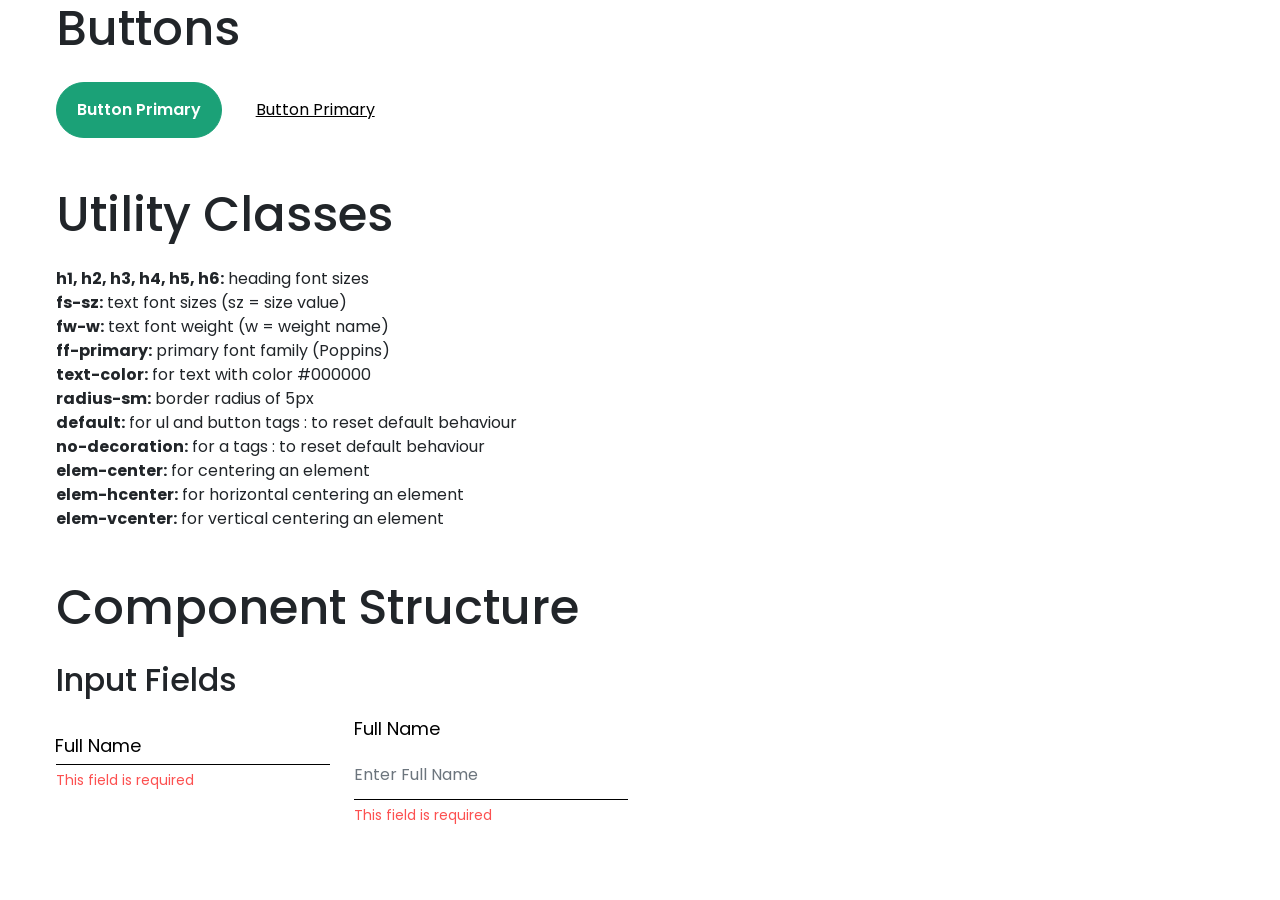
==== styleguide.html @ 0f9bd97a "Saloon for men" ====
<!DOCTYPE html>
<html lang="en">
  <head>
    <meta charset="utf-8" />
    <meta
      name="viewport"
      content="width=device-width, initial-scale=1, shrink-to-fit=no"
    />

    <!-- GOOGLE FONTS -->
    <link rel="preconnect" href="https://fonts.googleapis.com" />
    <link rel="preconnect" href="https://fonts.gstatic.com" crossorigin />
    <link
      href="https://fonts.googleapis.com/css?family=Poppins:100,100italic,200,200italic,300,300italic,regular,italic,500,500italic,600,600italic,700,700italic,800,800italic,900,900italic"
      rel="stylesheet"
    />

    <!-- STYLES -->
    <link rel="stylesheet" href="assets/css/swiper.min.css" />
    <link rel="stylesheet" href="assets/css/main.min.css" />
    <link rel="stylesheet" href="assets/css/components/header.css" />
    <link rel="stylesheet" href="assets/css/components/footer.css" />

    <title>Moz Fashion | Home</title>
  </head>

  <body>
    <!-- HEADER BEGIN -->
    <header class="main-header"></header>
    <!-- HEADER END -->

    <!-- STYLEGUIDE PAGE BEGIN -->
    <main class="styleguide">
      <div class="container">
        <div class="mb-5">
          <h1 class="mb-4">Buttons</h1>
          <div class="row align-items-center">
            <div class="col-2">
              <button class="btn btn-primary">Button Primary</button>
            </div>
            <div class="col-2">
              <button class="btn btn-link btn-link-dark">Button Primary</button>
            </div>
          </div>
        </div>
        <div class="mb-5">
          <h1 class="mb-4">Utility Classes</h1>
          <ul>
            <li><b>h1, h2, h3, h4, h5, h6:</b> heading font sizes</li>
            <li><b>fs-sz:</b> text font sizes (sz = size value)</li>
            <li><b>fw-w:</b> text font weight (w = weight name)</li>
            <li><b>ff-primary:</b> primary font family (Poppins)</li>
            <li><b>text-color:</b> for text with color #000000</li>
            <li><b>radius-sm:</b> border radius of 5px</li>
            <li>
              <b>default:</b> for ul and button tags : to reset default
              behaviour
            </li>
            <li>
              <b>no-decoration:</b> for a tags : to reset default behaviour
            </li>
            <li><b>elem-center:</b> for centering an element</li>
            <li><b>elem-hcenter:</b> for horizontal centering an element</li>
            <li><b>elem-vcenter:</b> for vertical centering an element</li>
          </ul>
        </div>
        <div class="mb-5">
          <h1 class="mb-4">Component Structure</h1>
          <h2 class="mb-3">Input Fields</h2>
          <div class="row">
            <div class="col-3">
              <div class="form-group form-floating">
                <input
                  type="text"
                  id="full-name"
                  class="form-control"
                  placeholder="Enter Full Name"
                />
                <label for="full-name" class="form-label">Full Name</label>
                <span class="form-error">This field is required</span>
              </div>
            </div>
            <div class="col-3">
              <div class="form-group">
                <label for="full-name" class="form-label">Full Name</label>
                <input
                  type="text"
                  id="full-name"
                  class="form-control"
                  placeholder="Enter Full Name"
                />
                <span class="form-error">This field is required</span>
              </div>
            </div>
          </div>
        </div>
      </div>
    </main>
    <!-- HOME PAGE END -->

    <!-- FOOTER BEGIN -->
    <footer class="footer"></footer>
    <!-- FOOTER END -->

    <!-- SCRIPTS -->
    <script src="assets/js/vendors/bootstrap-bundle.min.js"></script>
    <script src="assets/js/vendors/swiper-bundle.min.js"></script>
    <script src="assets/js/main.min.js"></script>
  </body>
</html>
---- assets/css/components/header.css ----
.main-header{z-index:1050;position:sticky;-webkit-transition:-webkit-transform 0.6s ease;transition:-webkit-transform 0.6s ease;transition:transform 0.6s ease;transition:transform 0.6s ease,-webkit-transform 0.6s ease;top:0}@media screen and (min-width:1400px){.main-header.scroll-down{-webkit-transform:translateY(-58px);transform:translateY(-58px)}.main-header.scroll-up{-webkit-transform:translateY(0);transform:translateY(0)}}@media screen and (max-width:991.98px){.main-header__logo{max-width:77px}}@media screen and (max-width:767.98px){.main-header__logo{max-width:77px}}.main-header__top{--text-color:#ffffff;background-color:#000000;padding-block:0.4375rem}@media screen and (min-width:768px){.main-header__top{padding-block:1rem}}@media screen and (min-width:1600px){.main-header__top{padding-block:0.625rem}}.main-header__top .location{margin-left:10px}.main-header__top .location img{width:12px;height:12px}@media screen and (min-width:768px){.main-header__top .location img{width:18px;height:18px}}@media screen and (max-width:991.98px){.main-header__topRight{padding-left:35px}}@media screen and (max-width:767.98px){.main-header__topRight .select2-language{font-size:12px}}@media screen and (max-width:329.98px){.main-header__topRight{-webkit-box-orient:vertical;-webkit-box-direction:normal;-ms-flex-direction:column;flex-direction:column;-webkit-box-align:start;-ms-flex-align:start;align-items:flex-start;padding-left:0;gap:10px}}.main-header__middle{border-bottom:1px solid rgba(221,219,219,0.4);padding-top:1rem;padding-bottom:1rem;background-color:#ffffff;z-index:2;position:relative}@media screen and (min-width:992px){.main-header__middle{padding-top:0.625rem;padding-bottom:0.625rem}}@media screen and (min-width:1600px){.main-header__middle{padding-top:0.625rem;padding-bottom:0.625rem}}.main-header__middle .hamburger{width:32px;height:32px;padding:8px;border:1px solid var(--border-color);border-radius:3px;display:-webkit-box;display:-ms-flexbox;display:flex;-webkit-box-orient:vertical;-webkit-box-direction:normal;-ms-flex-direction:column;flex-direction:column;gap:5px}.main-header__middle .hamburger span{width:100%;-webkit-box-flex:0;-ms-flex:0 0 2px;flex:0 0 2px;display:inline-block;background-color:#000000;border-radius:6px;-webkit-transition:0.3s ease transform,0.3s ease opacity;transition:0.3s ease transform,0.3s ease opacity}.main-header__search{height:48px;-webkit-box-flex:1;-ms-flex:auto;flex:auto}@media screen and (min-width:768px){.main-header__search{-webkit-padding-start:7%;padding-inline-start:7%;-webkit-padding-end:4.4%;padding-inline-end:4.4%}}.main-header__search .search-group{width:100%;height:100%;display:-webkit-box;display:-ms-flexbox;display:flex;-webkit-box-align:center;-ms-flex-align:center;align-items:center}.main-header__search .search-group .search-input{height:100%;border-radius:30px 0 0 30px;border:1px solid #1ba177;-webkit-box-flex:1;-ms-flex:auto;flex:auto;width:100%;-webkit-box-shadow:none;box-shadow:none;outline:none;text-indent:18px}.main-header__search .search-group .search-input:focus::-webkit-input-placeholder{text-indent:30px;opacity:0}.main-header__search .search-group .search-input:focus::-moz-placeholder{text-indent:30px;opacity:0}.main-header__search .search-group .search-input:focus:-ms-input-placeholder{text-indent:30px;opacity:0}.main-header__search .search-group .search-input:focus::-ms-input-placeholder{text-indent:30px;opacity:0}.main-header__search .search-group .search-input:focus::placeholder{text-indent:30px;opacity:0}@media screen and (min-width:576px){.main-header__search .search-group .search-input{text-indent:24px}}.main-header__search .search-group .search-input::-webkit-input-placeholder{color:#747474;-webkit-transition:all 0.3s ease-in-out;transition:all 0.3s ease-in-out;font-size:16px}.main-header__search .search-group .search-input::-moz-placeholder,.main-header__search .search-group .search-input::-webkit-input-placeholder,.main-header__search .search-group .search-input::placeholder{color:#747474;-webkit-transition:all 0.3s ease-in-out;-moz-transition:all 0.3s ease-in-out;transition:all 0.3s ease-in-out;font-size:16px}@media screen and (max-width:374.98px){.main-header__search .search-group .search-input::-webkit-input-placeholder{font-size:14px}.main-header__search .search-group .search-input::-moz-placeholder,.main-header__search .search-group .search-input::-webkit-input-placeholder,.main-header__search .search-group .search-input::placeholder{font-size:14px}}.main-header__search .search-group .search-button{-webkit-box-flex:0;-ms-flex:0 0 64px;flex:0 0 64px;width:64px;height:100%;border-radius:0 30px 30px 0;background-color:#1ba177;border:1px solid #1ba177}.main-header__actions{-webkit-padding-end:0px;padding-inline-end:0px}.main-header__actions ul{-webkit-column-gap:16px;-moz-column-gap:16px;column-gap:16px}@media screen and (min-width:768px){.main-header__actions ul{-webkit-column-gap:58px;-moz-column-gap:58px;column-gap:58px}}.main-header__actions ul li a{-webkit-transition:opacity 0.5s ease-in-out;transition:opacity 0.5s ease-in-out}@media screen and (max-width:767.98px){.main-header__actions ul li a figure{display:-webkit-box;display:-ms-flexbox;display:flex;-webkit-box-align:center;-ms-flex-align:center;align-items:center;width:16px;height:16px}}.main-header__actions ul li a img{width:16px;height:16px}@media screen and (min-width:768px){.main-header__actions ul li a img{width:24px;height:24px}}.main-header__actions ul li a .icon-badge{background-color:#fc5050;height:16px;font-size:10px;color:#ffffff;border-radius:22px;display:-webkit-box;display:-ms-flexbox;display:flex;-webkit-box-pack:center;-ms-flex-pack:center;justify-content:center;-webkit-box-align:center;-ms-flex-align:center;align-items:center;padding-inline:5px;position:absolute;top:0;right:0;line-height:0.8;-webkit-transform:translate(50%,-50%);transform:translate(50%,-50%)}@media screen and (min-width:768px){.main-header__actions ul li a .icon-badge{height:20px;font-size:12px;padding-inline:7px;line-height:1}}.main-header__actions ul li a .icon-badge:not(.visible){display:none}@media screen and (min-width:1200px){.main-header__actions ul li a:hover{-webkit-filter:opacity(0.8);filter:opacity(0.8)}}.main-header__bottom{background-color:#ffffff;padding-block:1rem;-webkit-box-shadow:rgba(221,219,219,0.3) 0px 2px 8px 0px;box-shadow:rgba(221,219,219,0.3) 0px 2px 8px 0px}.main-header__bottom .header-list{-webkit-column-gap:5.625rem;-moz-column-gap:5.625rem;column-gap:5.625rem}@media screen and (max-width:991.98px){.main-header__bottom .header-list{background-color:#ffffff;position:fixed;top:106px;left:0;width:100%;height:calc(100svh - 106px);z-index:1049;padding:16px;-webkit-transform:translateX(-100%);transform:translateX(-100%);-webkit-transition:0.3s ease transform;transition:0.3s ease transform;will-change:transform}.main-header__bottom .header-list li:not(:last-child){margin-bottom:20px}}.main-header__bottom .header-list a{font-size:1rem;font-weight:500}@media screen and (min-width:992px){.main-header__bottom .header-list a{font-size:1.125rem}}@media screen and (min-width:1600px){.main-header__bottom .header-list a{font-size:1.25rem}}@media (hover:hover){.main-header__bottom .header-list a{-webkit-transition:0.3s ease color;transition:0.3s ease color}.main-header__bottom .header-list a:hover{color:#1ba177}}html.menu-open .header-list{-webkit-transform:translateX(0);transform:translateX(0)}html.menu-open .hamburger span{-webkit-transform-origin:center;transform-origin:center}html.menu-open .hamburger span:first-child{-webkit-transform:rotate(45deg) translate(4px,5.5px);transform:rotate(45deg) translate(4px,5.5px)}html.menu-open .hamburger span:nth-child(2){-webkit-transform:translateX(-100vw);transform:translateX(-100vw);opacity:0}html.menu-open .hamburger span:last-child{-webkit-transform:rotate(-45deg) translate(4px,-5.5px);transform:rotate(-45deg) translate(4px,-5.5px)}.anime{will-change:transform,opacity;-webkit-transform:translateY(50px);transform:translateY(50px);opacity:0;-webkit-transition:opacity 0.9s cubic-bezier(0.215,0.61,0.355,1),-webkit-transform 0.9s cubic-bezier(0.215,0.61,0.355,1);transition:opacity 0.9s cubic-bezier(0.215,0.61,0.355,1),-webkit-transform 0.9s cubic-bezier(0.215,0.61,0.355,1);transition:transform 0.9s cubic-bezier(0.215,0.61,0.355,1),opacity 0.9s cubic-bezier(0.215,0.61,0.355,1);transition:transform 0.9s cubic-bezier(0.215,0.61,0.355,1),opacity 0.9s cubic-bezier(0.215,0.61,0.355,1),-webkit-transform 0.9s cubic-bezier(0.215,0.61,0.355,1)}.anime.visible{opacity:1;-webkit-transform:none;transform:none}@media screen and (max-width:1199.98px){.anime{-webkit-transform:translateY(25px);transform:translateY(25px)}}.main-header__nav .nav-menu{list-style:none;margin:0;padding:0}.main-header__nav .nav-link{color:#333;text-decoration:none;font-weight:500;font-size:16px;-webkit-transition:color 0.3s ease;transition:color 0.3s ease;padding:8px 12px;border-radius:4px}.main-header__nav .nav-link:hover{color:#e74c3c}.main-header__nav .dropdown{position:relative}.main-header__nav .dropdown .fa-chevron-down{font-size:12px;margin-left:4px;-webkit-transition:-webkit-transform 0.3s ease;transition:-webkit-transform 0.3s ease;transition:transform 0.3s ease;transition:transform 0.3s ease,-webkit-transform 0.3s ease}.main-header__nav .dropdown:hover .fa-chevron-down{-webkit-transform:rotate(180deg);transform:rotate(180deg)}.location-selector .location-btn{background-color:#f5f5dc;border:none;border-radius:20px;padding:8px 16px;font-size:14px;color:#333;cursor:pointer;-webkit-transition:all 0.3s ease;transition:all 0.3s ease}.location-selector .location-btn:hover{background-color:#e8e8d0}.location-selector .fa-map-marker-alt{color:#333;font-size:14px}.search-icon{color:#333;font-size:18px;text-decoration:none;-webkit-transition:color 0.3s ease;transition:color 0.3s ease}.search-icon:hover{color:#e74c3c}.login-link{color:#333;text-decoration:none;font-size:14px;font-weight:500;-webkit-transition:color 0.3s ease;transition:color 0.3s ease}.login-link:hover{color:#e74c3c}.login-link .fa-user{font-size:16px}.appointment-btn{background:linear-gradient(135deg,#e74c3c 0%,#e91e63 100%);color:white;text-decoration:none;padding:12px 24px;border-radius:25px;font-weight:600;font-size:14px;-webkit-transition:all 0.3s ease;transition:all 0.3s ease;display:-webkit-box;display:-ms-flexbox;display:flex;-webkit-box-align:center;-ms-flex-align:center;align-items:center;gap:8px;-webkit-box-shadow:0 4px 15px rgba(231,76,60,0.3);box-shadow:0 4px 15px rgba(231,76,60,0.3)}.appointment-btn:hover{-webkit-transform:translateY(-2px);transform:translateY(-2px);-webkit-box-shadow:0 6px 20px rgba(231,76,60,0.4);box-shadow:0 6px 20px rgba(231,76,60,0.4);color:white}.appointment-btn .fa-arrow-up-right{font-size:12px}.mobile-nav{list-style:none;margin:0;padding:0}.mobile-nav li{margin-bottom:15px}.mobile-nav a{color:#333;text-decoration:none;font-weight:500;font-size:16px;display:block;padding:10px 0;border-bottom:1px solid #eee}.mobile-nav a:hover{color:#e74c3c}@media screen and (max-width:991.98px){.main-header__nav{display:none}.main-header__actions{gap:15px}.appointment-btn{padding:10px 20px;font-size:13px}.location-selector .location-btn{padding:6px 12px;font-size:13px}}@media screen and (max-width:767.98px){.main-header__actions{gap:10px}.appointment-btn{padding:8px 16px;font-size:12px}.login-link span{display:none}.location-selector .location-btn span{display:none}}
/*# sourceMappingURL=header.css.map */
---- assets/css/components/footer.css ----
@media screen and (max-width:567.98px){.footer_item.support{padding-top:1.5rem}.footer_item.support h5{margin-bottom:0.5rem}}.footer_item h5{font-size:0.875rem;font-weight:600;margin-bottom:1.25rem}@media screen and (min-width:1200px){.footer_item h5{font-size:1rem}}@media screen and (max-width:576.98px){.footer_item h5{margin-bottom:8px}}.footer_item ul li{margin-bottom:0.5rem}@media screen and (max-width:567.98px){.footer_item ul li{margin-bottom:0.25rem}}.footer_item ul li a{line-height:2;font-size:0.875rem;font-weight:400}@media screen and (min-width:992px){.footer_item ul li a{font-size:1rem}}@media screen and (max-width:567.98px){.footer_item ul li a{font-size:12px;line-height:0.5}}.footer_item ul li a:hover{color:#1ba177}.footer_itemEmail{margin-bottom:1.5rem}@media screen and (max-width:567.98px){.footer_itemEmail{margin-bottom:0.5rem;display:-webkit-box;display:-ms-flexbox;display:flex;gap:0.6875rem}.footer_itemEmail .title{font-size:0.875rem}.footer_itemEmail a{font-size:0.875rem}}.footer_itemEmail .title{margin-bottom:0.5rem;font-size:1rem}.footer_itemEmail a{color:#1c9bfd}.footer_itemEmail a:hover{color:#1ba177}.footer_itemPhone{margin-bottom:1.5rem}@media screen and (max-width:567.98px){.footer_itemPhone{margin-bottom:0rem;display:-webkit-box;display:-ms-flexbox;display:flex;gap:0.6875rem}.footer_itemPhone .title{font-size:0.875rem}.footer_itemPhone a{font-size:0.875rem}}.footer_itemPhone .title{margin-bottom:0.5rem;font-size:1rem}.footer_itemPhone a{color:#1c9bfd}.footer_itemPhone a:hover{color:#1ba177}.footer .address_title{font-size:1rem;margin-bottom:1.5rem}@media screen and (max-width:991.98px){.footer .address_title{font-size:0.875rem;font-weight:600;margin-bottom:1.5rem}}.footer address{line-height:1.5}@media screen and (min-width:992px){.footer address{max-width:68%}}@media screen and (max-width:567px){.footer address{margin-bottom:0;padding-bottom:24px;border-bottom:1px solid #28554b}.footer address span{max-width:50%;display:block}}.footer_bottom{background-color:#05140f}@media screen and (max-width:991.98px){.footer_bottom{padding:1rem 0!important}}@media screen and (max-width:991.98px){.footer_bottom_text{font-size:0.875rem}}@media screen and (max-width:991.98px){.footer_bottom_text p{font-size:0.875rem}}@media screen and (max-width:576px){.footer_bottom_text p{max-width:70%;margin-left:auto;text-align:center}}@media screen and (max-width:576px){.footer_bottom_text ul li img{max-width:24px}}.footer_wrapper{padding:2.625rem 0 0.9375rem 0}@media screen and (min-width:568px){.footer_wrapper{padding:2.625rem 0 1.875rem 0}}@media screen and (min-width:992px){.footer_wrapper{padding:6rem 0 5.6875rem 0}}.footer .pt24{padding-top:24px;padding-bottom:24px}.footer .border-bottom-1{border-bottom:1px solid #28554b}
/*# sourceMappingURL=footer.css.map */
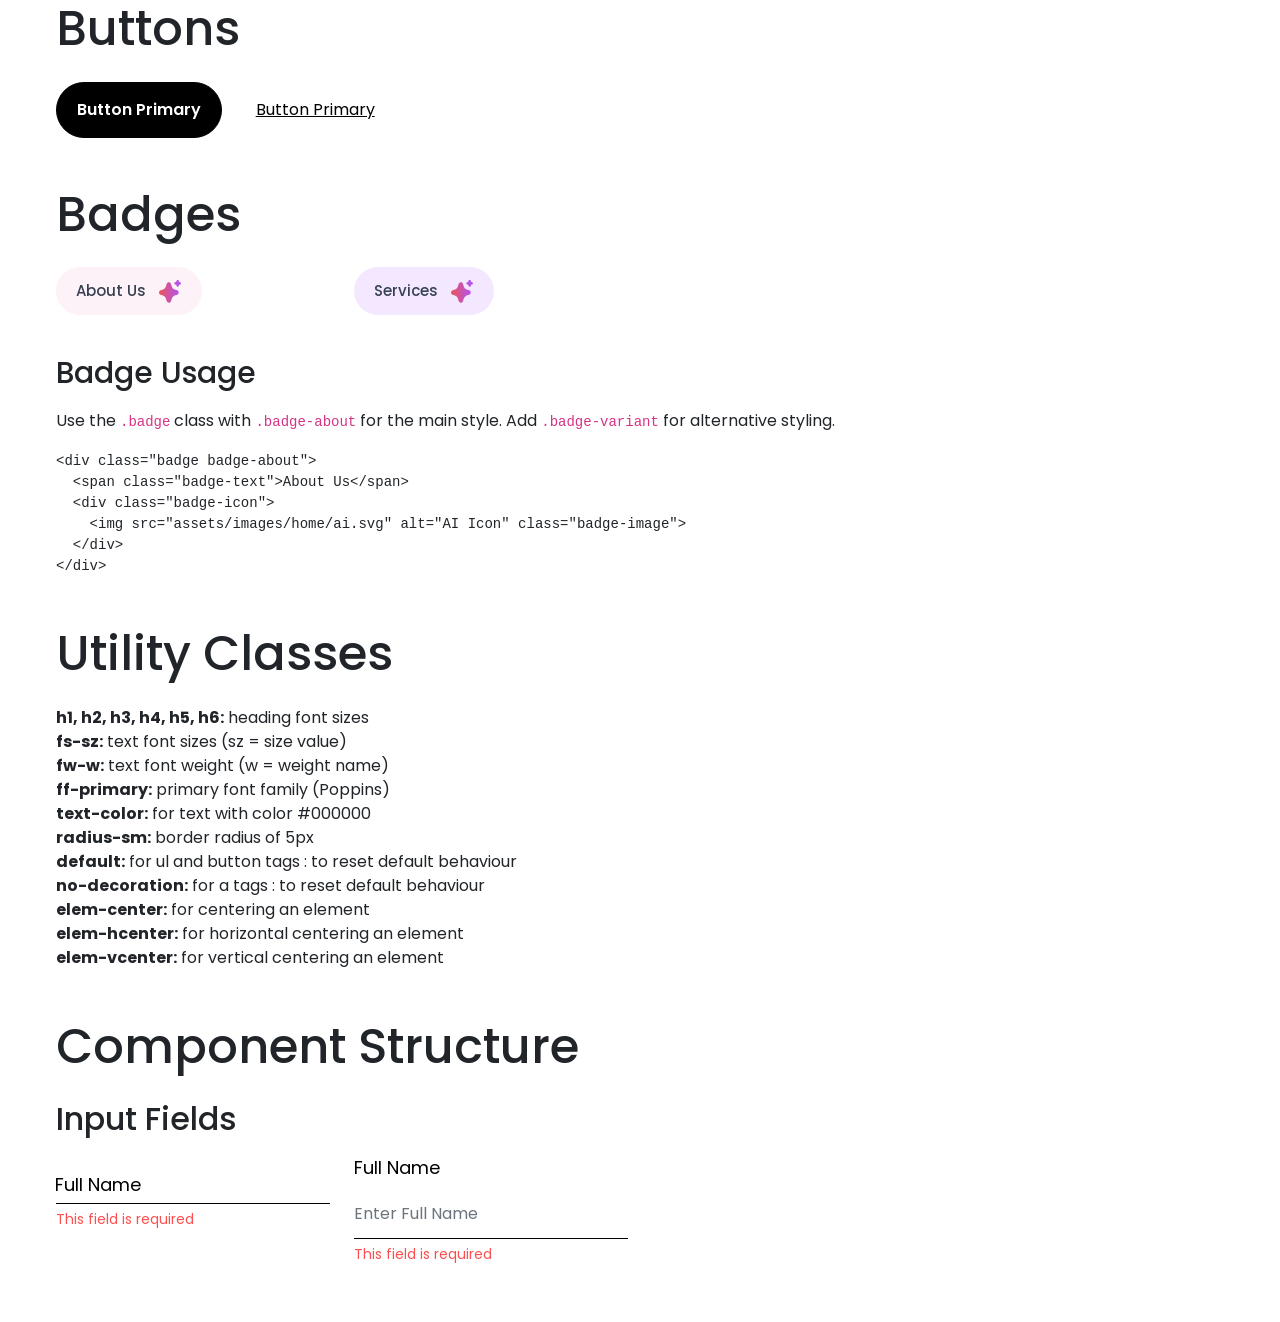
==== commit e33f4cf6: "homepage" ====
--- a/styleguide.html
+++ b/styleguide.html
@@ -32,6 +32,9 @@
     <!-- STYLEGUIDE PAGE BEGIN -->
     <main class="styleguide">
       <div class="container">
+        
+
+        
         <div class="mb-5">
           <h1 class="mb-4">Buttons</h1>
           <div class="row align-items-center">
@@ -43,6 +46,40 @@
             </div>
           </div>
         </div>
+        
+        <div class="mb-5">
+          <h1 class="mb-4">Badges</h1>
+          <div class="row align-items-center">
+            <div class="col-3">
+              <div class="badge badge-about">
+                <span class="badge-text">About Us</span>
+                <div class="badge-icon">
+                  <img src="assets/images/home/ai.svg" alt="AI Icon" class="badge-image">
+                </div>
+              </div>
+            </div>
+            <div class="col-3">
+              <div class="badge badge-about badge-variant">
+                <span class="badge-text">Services</span>
+                <div class="badge-icon">
+                  <img src="assets/images/home/ai.svg" alt="AI Icon" class="badge-image">
+                </div>
+              </div>
+            </div>
+          </div>
+          
+          <div class="mt-4">
+            <h3 class="mb-3">Badge Usage</h3>
+            <p>Use the <code>.badge</code> class with <code>.badge-about</code> for the main style. Add <code>.badge-variant</code> for alternative styling.</p>
+            <pre><code>&lt;div class="badge badge-about"&gt;
+  &lt;span class="badge-text"&gt;About Us&lt;/span&gt;
+  &lt;div class="badge-icon"&gt;
+    &lt;img src="assets/images/home/ai.svg" alt="AI Icon" class="badge-image"&gt;
+  &lt;/div&gt;
+&lt;/div&gt;</code></pre>
+          </div>
+        </div>
+        
         <div class="mb-5">
           <h1 class="mb-4">Utility Classes</h1>
           <ul>
--- a/assets/css/main.min.css
+++ b/assets/css/main.min.css
@@ -0,0 +1,9298 @@
+@charset "UTF-8";
+:root {
+  --text-color: #000000;
+  --text-color-alt: #022a1d;
+  --border-color: #dddbdb;
+  --mf-primary-font-family: "Poppins", sans-serif;
+}
+
+/*!
+ * Bootstrap Moz Fashion v5.2.3 (https://getbootstrap.com/)
+ * Copyright 2011-2022 The Bootstrap Authors
+ * Copyright 2011-2022 Twitter, Inc.
+ * Licensed under MIT (https://github.com/twbs/bootstrap/blob/main/LICENSE)
+ */
+:root {
+  --mf-blue: #0d6efd;
+  --mf-indigo: #6610f2;
+  --mf-purple: #6f42c1;
+  --mf-pink: #d63384;
+  --mf-red: #fc5050;
+  --mf-orange: #fd9801;
+  --mf-yellow: #ffc107;
+  --mf-green: #24c96b;
+  --mf-teal: #20c997;
+  --mf-cyan: #0dcaf0;
+  --mf-black: #000000;
+  --mf-white: #ffffff;
+  --mf-gray: #6c757d;
+  --mf-gray-dark: #343a40;
+  --mf-gray-100: #f8f9fa;
+  --mf-gray-200: #e9ecef;
+  --mf-gray-300: #dee2e6;
+  --mf-gray-400: #ced4da;
+  --mf-gray-500: #adb5bd;
+  --mf-gray-600: #6c757d;
+  --mf-gray-700: #495057;
+  --mf-gray-800: #343a40;
+  --mf-gray-900: #212529;
+  --mf-primary: #000;
+  --mf-secondary: #e74c3c;
+  --mf-success: #24c96b;
+  --mf-info: #0dcaf0;
+  --mf-warning: #fd9801;
+  --mf-danger: #fc5050;
+  --mf-light: #f8f9fa;
+  --mf-dark: #022a1d;
+  --mf-primary-rgb: 0, 0, 0;
+  --mf-secondary-rgb: 231, 76, 60;
+  --mf-success-rgb: 36, 201, 107;
+  --mf-info-rgb: 13, 202, 240;
+  --mf-warning-rgb: 253, 152, 1;
+  --mf-danger-rgb: 252, 80, 80;
+  --mf-light-rgb: 248, 249, 250;
+  --mf-dark-rgb: 2, 42, 29;
+  --mf-white-rgb: 255, 255, 255;
+  --mf-black-rgb: 0, 0, 0;
+  --mf-body-color-rgb: 33, 37, 41;
+  --mf-body-bg-rgb: 255, 255, 255;
+  --mf-font-sans-serif: system-ui, -apple-system, "Segoe UI", Roboto, "Helvetica Neue", "Noto Sans", "Liberation Sans", Arial, sans-serif, "Apple Color Emoji", "Segoe UI Emoji", "Segoe UI Symbol", "Noto Color Emoji";
+  --mf-font-monospace: SFMono-Regular, Menlo, Monaco, Consolas, "Liberation Mono", "Courier New", monospace;
+  --mf-gradient: linear-gradient(180deg, rgba(255, 255, 255, 0.15), rgba(255, 255, 255, 0));
+  --mf-root-font-size: 16px;
+  --mf-body-font-family: var(--mf-font-sans-serif);
+  --mf-body-font-size: 1rem;
+  --mf-body-font-weight: 400;
+  --mf-body-line-height: 1.5;
+  --mf-body-color: #212529;
+  --mf-body-bg: #ffffff;
+  --mf-border-width: 1px;
+  --mf-border-style: solid;
+  --mf-border-color: var(--border-color);
+  --mf-border-color-translucent: rgba(0, 0, 0, 0.175);
+  --mf-border-radius: 0.375rem;
+  --mf-border-radius-sm: 0.25rem;
+  --mf-border-radius-lg: 0.5rem;
+  --mf-border-radius-xl: 1rem;
+  --mf-border-radius-2xl: 2rem;
+  --mf-border-radius-pill: 50rem;
+  --mf-link-color: #000;
+  --mf-link-hover-color: black;
+  --mf-code-color: #d63384;
+  --mf-highlight-bg: #fff3cd;
+}
+
+*,
+*::before,
+*::after {
+  -webkit-box-sizing: border-box;
+          box-sizing: border-box;
+}
+
+:root {
+  font-size: var(--mf-root-font-size);
+}
+@media (prefers-reduced-motion: no-preference) {
+  :root {
+    scroll-behavior: smooth;
+  }
+}
+
+body {
+  margin: 0;
+  font-family: var(--mf-body-font-family);
+  font-size: var(--mf-body-font-size);
+  font-weight: var(--mf-body-font-weight);
+  line-height: var(--mf-body-line-height);
+  color: var(--mf-body-color);
+  text-align: var(--mf-body-text-align);
+  background-color: var(--mf-body-bg);
+  -webkit-text-size-adjust: 100%;
+  -webkit-tap-highlight-color: rgba(0, 0, 0, 0);
+}
+
+hr {
+  margin: 1rem 0;
+  color: inherit;
+  border: 0;
+  border-top: 1px solid;
+  opacity: 0.25;
+}
+
+h6, .h6, h5, .h5, h4, .h4, h3, .h3, h2, .h2, h1, .h1 {
+  margin-top: 0;
+  margin-bottom: 0.5rem;
+  font-weight: 500;
+  line-height: 1.2;
+}
+
+h1, .h1 {
+  font-size: calc(1.375rem + 1.5vw);
+}
+@media (min-width: 1200px) {
+  h1, .h1 {
+    font-size: 2.5rem;
+  }
+}
+
+h2, .h2 {
+  font-size: calc(1.325rem + 0.9vw);
+}
+@media (min-width: 1200px) {
+  h2, .h2 {
+    font-size: 2rem;
+  }
+}
+
+h3, .h3 {
+  font-size: calc(1.3rem + 0.6vw);
+}
+@media (min-width: 1200px) {
+  h3, .h3 {
+    font-size: 1.75rem;
+  }
+}
+
+h4, .h4 {
+  font-size: calc(1.275rem + 0.3vw);
+}
+@media (min-width: 1200px) {
+  h4, .h4 {
+    font-size: 1.5rem;
+  }
+}
+
+h5, .h5 {
+  font-size: 1.25rem;
+}
+
+h6, .h6 {
+  font-size: 1rem;
+}
+
+p {
+  margin-top: 0;
+  margin-bottom: 1rem;
+}
+
+abbr[title] {
+  -webkit-text-decoration: underline dotted;
+          text-decoration: underline dotted;
+  cursor: help;
+  -webkit-text-decoration-skip-ink: none;
+          text-decoration-skip-ink: none;
+}
+
+address {
+  margin-bottom: 1rem;
+  font-style: normal;
+  line-height: inherit;
+}
+
+ol,
+ul {
+  padding-left: 2rem;
+}
+
+ol,
+ul,
+dl {
+  margin-top: 0;
+  margin-bottom: 1rem;
+}
+
+ol ol,
+ul ul,
+ol ul,
+ul ol {
+  margin-bottom: 0;
+}
+
+dt {
+  font-weight: 700;
+}
+
+dd {
+  margin-bottom: 0.5rem;
+  margin-left: 0;
+}
+
+blockquote {
+  margin: 0 0 1rem;
+}
+
+b,
+strong {
+  font-weight: bolder;
+}
+
+small, .small {
+  font-size: 0.875em;
+}
+
+mark, .mark {
+  padding: 0.1875em;
+  background-color: var(--mf-highlight-bg);
+}
+
+sub,
+sup {
+  position: relative;
+  font-size: 0.75em;
+  line-height: 0;
+  vertical-align: baseline;
+}
+
+sub {
+  bottom: -0.25em;
+}
+
+sup {
+  top: -0.5em;
+}
+
+a {
+  color: var(--mf-link-color);
+  text-decoration: underline;
+}
+a:hover {
+  color: var(--mf-link-hover-color);
+}
+
+a:not([href]):not([class]), a:not([href]):not([class]):hover {
+  color: inherit;
+  text-decoration: none;
+}
+
+pre,
+code,
+kbd,
+samp {
+  font-family: var(--mf-font-monospace);
+  font-size: 1em;
+}
+
+pre {
+  display: block;
+  margin-top: 0;
+  margin-bottom: 1rem;
+  overflow: auto;
+  font-size: 0.875em;
+}
+pre code {
+  font-size: inherit;
+  color: inherit;
+  word-break: normal;
+}
+
+code {
+  font-size: 0.875em;
+  color: var(--mf-code-color);
+  word-wrap: break-word;
+}
+a > code {
+  color: inherit;
+}
+
+kbd {
+  padding: 0.1875rem 0.375rem;
+  font-size: 0.875em;
+  color: var(--mf-body-bg);
+  background-color: var(--mf-body-color);
+  border-radius: 0.25rem;
+}
+kbd kbd {
+  padding: 0;
+  font-size: 1em;
+}
+
+figure {
+  margin: 0 0 1rem;
+}
+
+img,
+svg {
+  vertical-align: middle;
+}
+
+table {
+  caption-side: bottom;
+  border-collapse: collapse;
+}
+
+caption {
+  padding-top: 0.5rem;
+  padding-bottom: 0.5rem;
+  color: #6c757d;
+  text-align: left;
+}
+
+th {
+  text-align: inherit;
+  text-align: -webkit-match-parent;
+}
+
+thead,
+tbody,
+tfoot,
+tr,
+td,
+th {
+  border-color: inherit;
+  border-style: solid;
+  border-width: 0;
+}
+
+label {
+  display: inline-block;
+}
+
+button {
+  border-radius: 0;
+}
+
+button:focus:not(:focus-visible) {
+  outline: 0;
+}
+
+input,
+button,
+select,
+optgroup,
+textarea {
+  margin: 0;
+  font-family: inherit;
+  font-size: inherit;
+  line-height: inherit;
+}
+
+button,
+select {
+  text-transform: none;
+}
+
+[role=button] {
+  cursor: pointer;
+}
+
+select {
+  word-wrap: normal;
+}
+select:disabled {
+  opacity: 1;
+}
+
+[list]:not([type=date]):not([type=datetime-local]):not([type=month]):not([type=week]):not([type=time])::-webkit-calendar-picker-indicator {
+  display: none !important;
+}
+
+button,
+[type=button],
+[type=reset],
+[type=submit] {
+  -webkit-appearance: button;
+}
+button:not(:disabled),
+[type=button]:not(:disabled),
+[type=reset]:not(:disabled),
+[type=submit]:not(:disabled) {
+  cursor: pointer;
+}
+
+::-moz-focus-inner {
+  padding: 0;
+  border-style: none;
+}
+
+textarea {
+  resize: vertical;
+}
+
+fieldset {
+  min-width: 0;
+  padding: 0;
+  margin: 0;
+  border: 0;
+}
+
+legend {
+  float: left;
+  width: 100%;
+  padding: 0;
+  margin-bottom: 0.5rem;
+  font-size: calc(1.275rem + 0.3vw);
+  line-height: inherit;
+}
+@media (min-width: 1200px) {
+  legend {
+    font-size: 1.5rem;
+  }
+}
+legend + * {
+  clear: left;
+}
+
+::-webkit-datetime-edit-fields-wrapper,
+::-webkit-datetime-edit-text,
+::-webkit-datetime-edit-minute,
+::-webkit-datetime-edit-hour-field,
+::-webkit-datetime-edit-day-field,
+::-webkit-datetime-edit-month-field,
+::-webkit-datetime-edit-year-field {
+  padding: 0;
+}
+
+::-webkit-inner-spin-button {
+  height: auto;
+}
+
+[type=search] {
+  outline-offset: -2px;
+  -webkit-appearance: textfield;
+}
+
+/* rtl:raw:
+[type="tel"],
+[type="url"],
+[type="email"],
+[type="number"] {
+  direction: ltr;
+}
+*/
+::-webkit-search-decoration {
+  -webkit-appearance: none;
+}
+
+::-webkit-color-swatch-wrapper {
+  padding: 0;
+}
+
+::-webkit-file-upload-button {
+  font: inherit;
+  -webkit-appearance: button;
+}
+
+::file-selector-button {
+  font: inherit;
+  -webkit-appearance: button;
+}
+
+output {
+  display: inline-block;
+}
+
+iframe {
+  border: 0;
+}
+
+summary {
+  display: list-item;
+  cursor: pointer;
+}
+
+progress {
+  vertical-align: baseline;
+}
+
+[hidden] {
+  display: none !important;
+}
+
+.lead {
+  font-size: 1.25rem;
+  font-weight: 300;
+}
+
+.display-1 {
+  font-size: calc(1.625rem + 4.5vw);
+  font-weight: 300;
+  line-height: 1.2;
+}
+@media (min-width: 1200px) {
+  .display-1 {
+    font-size: 5rem;
+  }
+}
+
+.display-2 {
+  font-size: calc(1.575rem + 3.9vw);
+  font-weight: 300;
+  line-height: 1.2;
+}
+@media (min-width: 1200px) {
+  .display-2 {
+    font-size: 4.5rem;
+  }
+}
+
+.display-3 {
+  font-size: calc(1.525rem + 3.3vw);
+  font-weight: 300;
+  line-height: 1.2;
+}
+@media (min-width: 1200px) {
+  .display-3 {
+    font-size: 4rem;
+  }
+}
+
+.display-4 {
+  font-size: calc(1.475rem + 2.7vw);
+  font-weight: 300;
+  line-height: 1.2;
+}
+@media (min-width: 1200px) {
+  .display-4 {
+    font-size: 3.5rem;
+  }
+}
+
+.display-5 {
+  font-size: calc(1.425rem + 2.1vw);
+  font-weight: 300;
+  line-height: 1.2;
+}
+@media (min-width: 1200px) {
+  .display-5 {
+    font-size: 3rem;
+  }
+}
+
+.display-6 {
+  font-size: calc(1.375rem + 1.5vw);
+  font-weight: 300;
+  line-height: 1.2;
+}
+@media (min-width: 1200px) {
+  .display-6 {
+    font-size: 2.5rem;
+  }
+}
+
+.list-unstyled {
+  padding-left: 0;
+  list-style: none;
+}
+
+.list-inline {
+  padding-left: 0;
+  list-style: none;
+}
+
+.list-inline-item {
+  display: inline-block;
+}
+.list-inline-item:not(:last-child) {
+  margin-right: 0.5rem;
+}
+
+.initialism {
+  font-size: 0.875em;
+  text-transform: uppercase;
+}
+
+.blockquote {
+  margin-bottom: 1rem;
+  font-size: 1.25rem;
+}
+.blockquote > :last-child {
+  margin-bottom: 0;
+}
+
+.blockquote-footer {
+  margin-top: -1rem;
+  margin-bottom: 1rem;
+  font-size: 0.875em;
+  color: #6c757d;
+}
+.blockquote-footer::before {
+  content: "— ";
+}
+
+.container,
+.container-fluid,
+.container-xxl,
+.container-xl,
+.container-lg,
+.container-md,
+.container-sm {
+  --mf-gutter-x: 1.5rem;
+  --mf-gutter-y: 0;
+  width: 100%;
+  padding-right: calc(var(--mf-gutter-x) * 0.5);
+  padding-left: calc(var(--mf-gutter-x) * 0.5);
+  margin-right: auto;
+  margin-left: auto;
+}
+
+@media (min-width: 576px) {
+  .container-sm, .container {
+    max-width: 576px;
+  }
+}
+@media (min-width: 768px) {
+  .container-md, .container-sm, .container {
+    max-width: 820px;
+  }
+}
+@media (min-width: 992px) {
+  .container-lg, .container-md, .container-sm, .container {
+    max-width: 960px;
+  }
+}
+@media (min-width: 1200px) {
+  .container-xl, .container-lg, .container-md, .container-sm, .container {
+    max-width: 1200px;
+  }
+}
+@media (min-width: 1420px) {
+  .container-xxl, .container-xl, .container-lg, .container-md, .container-sm, .container {
+    max-width: 1320px;
+  }
+}
+.row {
+  --mf-gutter-x: 1.5rem;
+  --mf-gutter-y: 0;
+  display: -webkit-box;
+  display: -ms-flexbox;
+  display: flex;
+  -ms-flex-wrap: wrap;
+      flex-wrap: wrap;
+  margin-top: calc(-1 * var(--mf-gutter-y));
+  margin-right: calc(-0.5 * var(--mf-gutter-x));
+  margin-left: calc(-0.5 * var(--mf-gutter-x));
+}
+.row > * {
+  -ms-flex-negative: 0;
+      flex-shrink: 0;
+  width: 100%;
+  max-width: 100%;
+  padding-right: calc(var(--mf-gutter-x) * 0.5);
+  padding-left: calc(var(--mf-gutter-x) * 0.5);
+  margin-top: var(--mf-gutter-y);
+}
+
+.col {
+  -webkit-box-flex: 1;
+      -ms-flex: 1 0 0%;
+          flex: 1 0 0%;
+}
+
+.row-cols-auto > * {
+  -webkit-box-flex: 0;
+      -ms-flex: 0 0 auto;
+          flex: 0 0 auto;
+  width: auto;
+}
+
+.row-cols-1 > * {
+  -webkit-box-flex: 0;
+      -ms-flex: 0 0 auto;
+          flex: 0 0 auto;
+  width: 100%;
+}
+
+.row-cols-2 > * {
+  -webkit-box-flex: 0;
+      -ms-flex: 0 0 auto;
+          flex: 0 0 auto;
+  width: 50%;
+}
+
+.row-cols-3 > * {
+  -webkit-box-flex: 0;
+      -ms-flex: 0 0 auto;
+          flex: 0 0 auto;
+  width: 33.3333333333%;
+}
+
+.row-cols-4 > * {
+  -webkit-box-flex: 0;
+      -ms-flex: 0 0 auto;
+          flex: 0 0 auto;
+  width: 25%;
+}
+
+.row-cols-5 > * {
+  -webkit-box-flex: 0;
+      -ms-flex: 0 0 auto;
+          flex: 0 0 auto;
+  width: 20%;
+}
+
+.row-cols-6 > * {
+  -webkit-box-flex: 0;
+      -ms-flex: 0 0 auto;
+          flex: 0 0 auto;
+  width: 16.6666666667%;
+}
+
+.col-auto {
+  -webkit-box-flex: 0;
+      -ms-flex: 0 0 auto;
+          flex: 0 0 auto;
+  width: auto;
+}
+
+.col-1 {
+  -webkit-box-flex: 0;
+      -ms-flex: 0 0 auto;
+          flex: 0 0 auto;
+  width: 8.33333333%;
+}
+
+.col-2 {
+  -webkit-box-flex: 0;
+      -ms-flex: 0 0 auto;
+          flex: 0 0 auto;
+  width: 16.66666667%;
+}
+
+.col-3 {
+  -webkit-box-flex: 0;
+      -ms-flex: 0 0 auto;
+          flex: 0 0 auto;
+  width: 25%;
+}
+
+.col-4 {
+  -webkit-box-flex: 0;
+      -ms-flex: 0 0 auto;
+          flex: 0 0 auto;
+  width: 33.33333333%;
+}
+
+.col-5 {
+  -webkit-box-flex: 0;
+      -ms-flex: 0 0 auto;
+          flex: 0 0 auto;
+  width: 41.66666667%;
+}
+
+.col-6 {
+  -webkit-box-flex: 0;
+      -ms-flex: 0 0 auto;
+          flex: 0 0 auto;
+  width: 50%;
+}
+
+.col-7 {
+  -webkit-box-flex: 0;
+      -ms-flex: 0 0 auto;
+          flex: 0 0 auto;
+  width: 58.33333333%;
+}
+
+.col-8 {
+  -webkit-box-flex: 0;
+      -ms-flex: 0 0 auto;
+          flex: 0 0 auto;
+  width: 66.66666667%;
+}
+
+.col-9 {
+  -webkit-box-flex: 0;
+      -ms-flex: 0 0 auto;
+          flex: 0 0 auto;
+  width: 75%;
+}
+
+.col-10 {
+  -webkit-box-flex: 0;
+      -ms-flex: 0 0 auto;
+          flex: 0 0 auto;
+  width: 83.33333333%;
+}
+
+.col-11 {
+  -webkit-box-flex: 0;
+      -ms-flex: 0 0 auto;
+          flex: 0 0 auto;
+  width: 91.66666667%;
+}
+
+.col-12 {
+  -webkit-box-flex: 0;
+      -ms-flex: 0 0 auto;
+          flex: 0 0 auto;
+  width: 100%;
+}
+
+.offset-1 {
+  margin-left: 8.33333333%;
+}
+
+.offset-2 {
+  margin-left: 16.66666667%;
+}
+
+.offset-3 {
+  margin-left: 25%;
+}
+
+.offset-4 {
+  margin-left: 33.33333333%;
+}
+
+.offset-5 {
+  margin-left: 41.66666667%;
+}
+
+.offset-6 {
+  margin-left: 50%;
+}
+
+.offset-7 {
+  margin-left: 58.33333333%;
+}
+
+.offset-8 {
+  margin-left: 66.66666667%;
+}
+
+.offset-9 {
+  margin-left: 75%;
+}
+
+.offset-10 {
+  margin-left: 83.33333333%;
+}
+
+.offset-11 {
+  margin-left: 91.66666667%;
+}
+
+.g-0,
+.gx-0 {
+  --mf-gutter-x: 0;
+}
+
+.g-0,
+.gy-0 {
+  --mf-gutter-y: 0;
+}
+
+.g-1,
+.gx-1 {
+  --mf-gutter-x: 0.25rem;
+}
+
+.g-1,
+.gy-1 {
+  --mf-gutter-y: 0.25rem;
+}
+
+.g-2,
+.gx-2 {
+  --mf-gutter-x: 0.5rem;
+}
+
+.g-2,
+.gy-2 {
+  --mf-gutter-y: 0.5rem;
+}
+
+.g-3,
+.gx-3 {
+  --mf-gutter-x: 1rem;
+}
+
+.g-3,
+.gy-3 {
+  --mf-gutter-y: 1rem;
+}
+
+.g-4,
+.gx-4 {
+  --mf-gutter-x: 1.5rem;
+}
+
+.g-4,
+.gy-4 {
+  --mf-gutter-y: 1.5rem;
+}
+
+.g-5,
+.gx-5 {
+  --mf-gutter-x: 3rem;
+}
+
+.g-5,
+.gy-5 {
+  --mf-gutter-y: 3rem;
+}
+
+@media (min-width: 576px) {
+  .col-sm {
+    -webkit-box-flex: 1;
+        -ms-flex: 1 0 0%;
+            flex: 1 0 0%;
+  }
+  .row-cols-sm-auto > * {
+    -webkit-box-flex: 0;
+        -ms-flex: 0 0 auto;
+            flex: 0 0 auto;
+    width: auto;
+  }
+  .row-cols-sm-1 > * {
+    -webkit-box-flex: 0;
+        -ms-flex: 0 0 auto;
+            flex: 0 0 auto;
+    width: 100%;
+  }
+  .row-cols-sm-2 > * {
+    -webkit-box-flex: 0;
+        -ms-flex: 0 0 auto;
+            flex: 0 0 auto;
+    width: 50%;
+  }
+  .row-cols-sm-3 > * {
+    -webkit-box-flex: 0;
+        -ms-flex: 0 0 auto;
+            flex: 0 0 auto;
+    width: 33.3333333333%;
+  }
+  .row-cols-sm-4 > * {
+    -webkit-box-flex: 0;
+        -ms-flex: 0 0 auto;
+            flex: 0 0 auto;
+    width: 25%;
+  }
+  .row-cols-sm-5 > * {
+    -webkit-box-flex: 0;
+        -ms-flex: 0 0 auto;
+            flex: 0 0 auto;
+    width: 20%;
+  }
+  .row-cols-sm-6 > * {
+    -webkit-box-flex: 0;
+        -ms-flex: 0 0 auto;
+            flex: 0 0 auto;
+    width: 16.6666666667%;
+  }
+  .col-sm-auto {
+    -webkit-box-flex: 0;
+        -ms-flex: 0 0 auto;
+            flex: 0 0 auto;
+    width: auto;
+  }
+  .col-sm-1 {
+    -webkit-box-flex: 0;
+        -ms-flex: 0 0 auto;
+            flex: 0 0 auto;
+    width: 8.33333333%;
+  }
+  .col-sm-2 {
+    -webkit-box-flex: 0;
+        -ms-flex: 0 0 auto;
+            flex: 0 0 auto;
+    width: 16.66666667%;
+  }
+  .col-sm-3 {
+    -webkit-box-flex: 0;
+        -ms-flex: 0 0 auto;
+            flex: 0 0 auto;
+    width: 25%;
+  }
+  .col-sm-4 {
+    -webkit-box-flex: 0;
+        -ms-flex: 0 0 auto;
+            flex: 0 0 auto;
+    width: 33.33333333%;
+  }
+  .col-sm-5 {
+    -webkit-box-flex: 0;
+        -ms-flex: 0 0 auto;
+            flex: 0 0 auto;
+    width: 41.66666667%;
+  }
+  .col-sm-6 {
+    -webkit-box-flex: 0;
+        -ms-flex: 0 0 auto;
+            flex: 0 0 auto;
+    width: 50%;
+  }
+  .col-sm-7 {
+    -webkit-box-flex: 0;
+        -ms-flex: 0 0 auto;
+            flex: 0 0 auto;
+    width: 58.33333333%;
+  }
+  .col-sm-8 {
+    -webkit-box-flex: 0;
+        -ms-flex: 0 0 auto;
+            flex: 0 0 auto;
+    width: 66.66666667%;
+  }
+  .col-sm-9 {
+    -webkit-box-flex: 0;
+        -ms-flex: 0 0 auto;
+            flex: 0 0 auto;
+    width: 75%;
+  }
+  .col-sm-10 {
+    -webkit-box-flex: 0;
+        -ms-flex: 0 0 auto;
+            flex: 0 0 auto;
+    width: 83.33333333%;
+  }
+  .col-sm-11 {
+    -webkit-box-flex: 0;
+        -ms-flex: 0 0 auto;
+            flex: 0 0 auto;
+    width: 91.66666667%;
+  }
+  .col-sm-12 {
+    -webkit-box-flex: 0;
+        -ms-flex: 0 0 auto;
+            flex: 0 0 auto;
+    width: 100%;
+  }
+  .offset-sm-0 {
+    margin-left: 0;
+  }
+  .offset-sm-1 {
+    margin-left: 8.33333333%;
+  }
+  .offset-sm-2 {
+    margin-left: 16.66666667%;
+  }
+  .offset-sm-3 {
+    margin-left: 25%;
+  }
+  .offset-sm-4 {
+    margin-left: 33.33333333%;
+  }
+  .offset-sm-5 {
+    margin-left: 41.66666667%;
+  }
+  .offset-sm-6 {
+    margin-left: 50%;
+  }
+  .offset-sm-7 {
+    margin-left: 58.33333333%;
+  }
+  .offset-sm-8 {
+    margin-left: 66.66666667%;
+  }
+  .offset-sm-9 {
+    margin-left: 75%;
+  }
+  .offset-sm-10 {
+    margin-left: 83.33333333%;
+  }
+  .offset-sm-11 {
+    margin-left: 91.66666667%;
+  }
+  .g-sm-0,
+  .gx-sm-0 {
+    --mf-gutter-x: 0;
+  }
+  .g-sm-0,
+  .gy-sm-0 {
+    --mf-gutter-y: 0;
+  }
+  .g-sm-1,
+  .gx-sm-1 {
+    --mf-gutter-x: 0.25rem;
+  }
+  .g-sm-1,
+  .gy-sm-1 {
+    --mf-gutter-y: 0.25rem;
+  }
+  .g-sm-2,
+  .gx-sm-2 {
+    --mf-gutter-x: 0.5rem;
+  }
+  .g-sm-2,
+  .gy-sm-2 {
+    --mf-gutter-y: 0.5rem;
+  }
+  .g-sm-3,
+  .gx-sm-3 {
+    --mf-gutter-x: 1rem;
+  }
+  .g-sm-3,
+  .gy-sm-3 {
+    --mf-gutter-y: 1rem;
+  }
+  .g-sm-4,
+  .gx-sm-4 {
+    --mf-gutter-x: 1.5rem;
+  }
+  .g-sm-4,
+  .gy-sm-4 {
+    --mf-gutter-y: 1.5rem;
+  }
+  .g-sm-5,
+  .gx-sm-5 {
+    --mf-gutter-x: 3rem;
+  }
+  .g-sm-5,
+  .gy-sm-5 {
+    --mf-gutter-y: 3rem;
+  }
+}
+@media (min-width: 768px) {
+  .col-md {
+    -webkit-box-flex: 1;
+        -ms-flex: 1 0 0%;
+            flex: 1 0 0%;
+  }
+  .row-cols-md-auto > * {
+    -webkit-box-flex: 0;
+        -ms-flex: 0 0 auto;
+            flex: 0 0 auto;
+    width: auto;
+  }
+  .row-cols-md-1 > * {
+    -webkit-box-flex: 0;
+        -ms-flex: 0 0 auto;
+            flex: 0 0 auto;
+    width: 100%;
+  }
+  .row-cols-md-2 > * {
+    -webkit-box-flex: 0;
+        -ms-flex: 0 0 auto;
+            flex: 0 0 auto;
+    width: 50%;
+  }
+  .row-cols-md-3 > * {
+    -webkit-box-flex: 0;
+        -ms-flex: 0 0 auto;
+            flex: 0 0 auto;
+    width: 33.3333333333%;
+  }
+  .row-cols-md-4 > * {
+    -webkit-box-flex: 0;
+        -ms-flex: 0 0 auto;
+            flex: 0 0 auto;
+    width: 25%;
+  }
+  .row-cols-md-5 > * {
+    -webkit-box-flex: 0;
+        -ms-flex: 0 0 auto;
+            flex: 0 0 auto;
+    width: 20%;
+  }
+  .row-cols-md-6 > * {
+    -webkit-box-flex: 0;
+        -ms-flex: 0 0 auto;
+            flex: 0 0 auto;
+    width: 16.6666666667%;
+  }
+  .col-md-auto {
+    -webkit-box-flex: 0;
+        -ms-flex: 0 0 auto;
+            flex: 0 0 auto;
+    width: auto;
+  }
+  .col-md-1 {
+    -webkit-box-flex: 0;
+        -ms-flex: 0 0 auto;
+            flex: 0 0 auto;
+    width: 8.33333333%;
+  }
+  .col-md-2 {
+    -webkit-box-flex: 0;
+        -ms-flex: 0 0 auto;
+            flex: 0 0 auto;
+    width: 16.66666667%;
+  }
+  .col-md-3 {
+    -webkit-box-flex: 0;
+        -ms-flex: 0 0 auto;
+            flex: 0 0 auto;
+    width: 25%;
+  }
+  .col-md-4 {
+    -webkit-box-flex: 0;
+        -ms-flex: 0 0 auto;
+            flex: 0 0 auto;
+    width: 33.33333333%;
+  }
+  .col-md-5 {
+    -webkit-box-flex: 0;
+        -ms-flex: 0 0 auto;
+            flex: 0 0 auto;
+    width: 41.66666667%;
+  }
+  .col-md-6 {
+    -webkit-box-flex: 0;
+        -ms-flex: 0 0 auto;
+            flex: 0 0 auto;
+    width: 50%;
+  }
+  .col-md-7 {
+    -webkit-box-flex: 0;
+        -ms-flex: 0 0 auto;
+            flex: 0 0 auto;
+    width: 58.33333333%;
+  }
+  .col-md-8 {
+    -webkit-box-flex: 0;
+        -ms-flex: 0 0 auto;
+            flex: 0 0 auto;
+    width: 66.66666667%;
+  }
+  .col-md-9 {
+    -webkit-box-flex: 0;
+        -ms-flex: 0 0 auto;
+            flex: 0 0 auto;
+    width: 75%;
+  }
+  .col-md-10 {
+    -webkit-box-flex: 0;
+        -ms-flex: 0 0 auto;
+            flex: 0 0 auto;
+    width: 83.33333333%;
+  }
+  .col-md-11 {
+    -webkit-box-flex: 0;
+        -ms-flex: 0 0 auto;
+            flex: 0 0 auto;
+    width: 91.66666667%;
+  }
+  .col-md-12 {
+    -webkit-box-flex: 0;
+        -ms-flex: 0 0 auto;
+            flex: 0 0 auto;
+    width: 100%;
+  }
+  .offset-md-0 {
+    margin-left: 0;
+  }
+  .offset-md-1 {
+    margin-left: 8.33333333%;
+  }
+  .offset-md-2 {
+    margin-left: 16.66666667%;
+  }
+  .offset-md-3 {
+    margin-left: 25%;
+  }
+  .offset-md-4 {
+    margin-left: 33.33333333%;
+  }
+  .offset-md-5 {
+    margin-left: 41.66666667%;
+  }
+  .offset-md-6 {
+    margin-left: 50%;
+  }
+  .offset-md-7 {
+    margin-left: 58.33333333%;
+  }
+  .offset-md-8 {
+    margin-left: 66.66666667%;
+  }
+  .offset-md-9 {
+    margin-left: 75%;
+  }
+  .offset-md-10 {
+    margin-left: 83.33333333%;
+  }
+  .offset-md-11 {
+    margin-left: 91.66666667%;
+  }
+  .g-md-0,
+  .gx-md-0 {
+    --mf-gutter-x: 0;
+  }
+  .g-md-0,
+  .gy-md-0 {
+    --mf-gutter-y: 0;
+  }
+  .g-md-1,
+  .gx-md-1 {
+    --mf-gutter-x: 0.25rem;
+  }
+  .g-md-1,
+  .gy-md-1 {
+    --mf-gutter-y: 0.25rem;
+  }
+  .g-md-2,
+  .gx-md-2 {
+    --mf-gutter-x: 0.5rem;
+  }
+  .g-md-2,
+  .gy-md-2 {
+    --mf-gutter-y: 0.5rem;
+  }
+  .g-md-3,
+  .gx-md-3 {
+    --mf-gutter-x: 1rem;
+  }
+  .g-md-3,
+  .gy-md-3 {
+    --mf-gutter-y: 1rem;
+  }
+  .g-md-4,
+  .gx-md-4 {
+    --mf-gutter-x: 1.5rem;
+  }
+  .g-md-4,
+  .gy-md-4 {
+    --mf-gutter-y: 1.5rem;
+  }
+  .g-md-5,
+  .gx-md-5 {
+    --mf-gutter-x: 3rem;
+  }
+  .g-md-5,
+  .gy-md-5 {
+    --mf-gutter-y: 3rem;
+  }
+}
+@media (min-width: 992px) {
+  .col-lg {
+    -webkit-box-flex: 1;
+        -ms-flex: 1 0 0%;
+            flex: 1 0 0%;
+  }
+  .row-cols-lg-auto > * {
+    -webkit-box-flex: 0;
+        -ms-flex: 0 0 auto;
+            flex: 0 0 auto;
+    width: auto;
+  }
+  .row-cols-lg-1 > * {
+    -webkit-box-flex: 0;
+        -ms-flex: 0 0 auto;
+            flex: 0 0 auto;
+    width: 100%;
+  }
+  .row-cols-lg-2 > * {
+    -webkit-box-flex: 0;
+        -ms-flex: 0 0 auto;
+            flex: 0 0 auto;
+    width: 50%;
+  }
+  .row-cols-lg-3 > * {
+    -webkit-box-flex: 0;
+        -ms-flex: 0 0 auto;
+            flex: 0 0 auto;
+    width: 33.3333333333%;
+  }
+  .row-cols-lg-4 > * {
+    -webkit-box-flex: 0;
+        -ms-flex: 0 0 auto;
+            flex: 0 0 auto;
+    width: 25%;
+  }
+  .row-cols-lg-5 > * {
+    -webkit-box-flex: 0;
+        -ms-flex: 0 0 auto;
+            flex: 0 0 auto;
+    width: 20%;
+  }
+  .row-cols-lg-6 > * {
+    -webkit-box-flex: 0;
+        -ms-flex: 0 0 auto;
+            flex: 0 0 auto;
+    width: 16.6666666667%;
+  }
+  .col-lg-auto {
+    -webkit-box-flex: 0;
+        -ms-flex: 0 0 auto;
+            flex: 0 0 auto;
+    width: auto;
+  }
+  .col-lg-1 {
+    -webkit-box-flex: 0;
+        -ms-flex: 0 0 auto;
+            flex: 0 0 auto;
+    width: 8.33333333%;
+  }
+  .col-lg-2 {
+    -webkit-box-flex: 0;
+        -ms-flex: 0 0 auto;
+            flex: 0 0 auto;
+    width: 16.66666667%;
+  }
+  .col-lg-3 {
+    -webkit-box-flex: 0;
+        -ms-flex: 0 0 auto;
+            flex: 0 0 auto;
+    width: 25%;
+  }
+  .col-lg-4 {
+    -webkit-box-flex: 0;
+        -ms-flex: 0 0 auto;
+            flex: 0 0 auto;
+    width: 33.33333333%;
+  }
+  .col-lg-5 {
+    -webkit-box-flex: 0;
+        -ms-flex: 0 0 auto;
+            flex: 0 0 auto;
+    width: 41.66666667%;
+  }
+  .col-lg-6 {
+    -webkit-box-flex: 0;
+        -ms-flex: 0 0 auto;
+            flex: 0 0 auto;
+    width: 50%;
+  }
+  .col-lg-7 {
+    -webkit-box-flex: 0;
+        -ms-flex: 0 0 auto;
+            flex: 0 0 auto;
+    width: 58.33333333%;
+  }
+  .col-lg-8 {
+    -webkit-box-flex: 0;
+        -ms-flex: 0 0 auto;
+            flex: 0 0 auto;
+    width: 66.66666667%;
+  }
+  .col-lg-9 {
+    -webkit-box-flex: 0;
+        -ms-flex: 0 0 auto;
+            flex: 0 0 auto;
+    width: 75%;
+  }
+  .col-lg-10 {
+    -webkit-box-flex: 0;
+        -ms-flex: 0 0 auto;
+            flex: 0 0 auto;
+    width: 83.33333333%;
+  }
+  .col-lg-11 {
+    -webkit-box-flex: 0;
+        -ms-flex: 0 0 auto;
+            flex: 0 0 auto;
+    width: 91.66666667%;
+  }
+  .col-lg-12 {
+    -webkit-box-flex: 0;
+        -ms-flex: 0 0 auto;
+            flex: 0 0 auto;
+    width: 100%;
+  }
+  .offset-lg-0 {
+    margin-left: 0;
+  }
+  .offset-lg-1 {
+    margin-left: 8.33333333%;
+  }
+  .offset-lg-2 {
+    margin-left: 16.66666667%;
+  }
+  .offset-lg-3 {
+    margin-left: 25%;
+  }
+  .offset-lg-4 {
+    margin-left: 33.33333333%;
+  }
+  .offset-lg-5 {
+    margin-left: 41.66666667%;
+  }
+  .offset-lg-6 {
+    margin-left: 50%;
+  }
+  .offset-lg-7 {
+    margin-left: 58.33333333%;
+  }
+  .offset-lg-8 {
+    margin-left: 66.66666667%;
+  }
+  .offset-lg-9 {
+    margin-left: 75%;
+  }
+  .offset-lg-10 {
+    margin-left: 83.33333333%;
+  }
+  .offset-lg-11 {
+    margin-left: 91.66666667%;
+  }
+  .g-lg-0,
+  .gx-lg-0 {
+    --mf-gutter-x: 0;
+  }
+  .g-lg-0,
+  .gy-lg-0 {
+    --mf-gutter-y: 0;
+  }
+  .g-lg-1,
+  .gx-lg-1 {
+    --mf-gutter-x: 0.25rem;
+  }
+  .g-lg-1,
+  .gy-lg-1 {
+    --mf-gutter-y: 0.25rem;
+  }
+  .g-lg-2,
+  .gx-lg-2 {
+    --mf-gutter-x: 0.5rem;
+  }
+  .g-lg-2,
+  .gy-lg-2 {
+    --mf-gutter-y: 0.5rem;
+  }
+  .g-lg-3,
+  .gx-lg-3 {
+    --mf-gutter-x: 1rem;
+  }
+  .g-lg-3,
+  .gy-lg-3 {
+    --mf-gutter-y: 1rem;
+  }
+  .g-lg-4,
+  .gx-lg-4 {
+    --mf-gutter-x: 1.5rem;
+  }
+  .g-lg-4,
+  .gy-lg-4 {
+    --mf-gutter-y: 1.5rem;
+  }
+  .g-lg-5,
+  .gx-lg-5 {
+    --mf-gutter-x: 3rem;
+  }
+  .g-lg-5,
+  .gy-lg-5 {
+    --mf-gutter-y: 3rem;
+  }
+}
+@media (min-width: 1200px) {
+  .col-xl {
+    -webkit-box-flex: 1;
+        -ms-flex: 1 0 0%;
+            flex: 1 0 0%;
+  }
+  .row-cols-xl-auto > * {
+    -webkit-box-flex: 0;
+        -ms-flex: 0 0 auto;
+            flex: 0 0 auto;
+    width: auto;
+  }
+  .row-cols-xl-1 > * {
+    -webkit-box-flex: 0;
+        -ms-flex: 0 0 auto;
+            flex: 0 0 auto;
+    width: 100%;
+  }
+  .row-cols-xl-2 > * {
+    -webkit-box-flex: 0;
+        -ms-flex: 0 0 auto;
+            flex: 0 0 auto;
+    width: 50%;
+  }
+  .row-cols-xl-3 > * {
+    -webkit-box-flex: 0;
+        -ms-flex: 0 0 auto;
+            flex: 0 0 auto;
+    width: 33.3333333333%;
+  }
+  .row-cols-xl-4 > * {
+    -webkit-box-flex: 0;
+        -ms-flex: 0 0 auto;
+            flex: 0 0 auto;
+    width: 25%;
+  }
+  .row-cols-xl-5 > * {
+    -webkit-box-flex: 0;
+        -ms-flex: 0 0 auto;
+            flex: 0 0 auto;
+    width: 20%;
+  }
+  .row-cols-xl-6 > * {
+    -webkit-box-flex: 0;
+        -ms-flex: 0 0 auto;
+            flex: 0 0 auto;
+    width: 16.6666666667%;
+  }
+  .col-xl-auto {
+    -webkit-box-flex: 0;
+        -ms-flex: 0 0 auto;
+            flex: 0 0 auto;
+    width: auto;
+  }
+  .col-xl-1 {
+    -webkit-box-flex: 0;
+        -ms-flex: 0 0 auto;
+            flex: 0 0 auto;
+    width: 8.33333333%;
+  }
+  .col-xl-2 {
+    -webkit-box-flex: 0;
+        -ms-flex: 0 0 auto;
+            flex: 0 0 auto;
+    width: 16.66666667%;
+  }
+  .col-xl-3 {
+    -webkit-box-flex: 0;
+        -ms-flex: 0 0 auto;
+            flex: 0 0 auto;
+    width: 25%;
+  }
+  .col-xl-4 {
+    -webkit-box-flex: 0;
+        -ms-flex: 0 0 auto;
+            flex: 0 0 auto;
+    width: 33.33333333%;
+  }
+  .col-xl-5 {
+    -webkit-box-flex: 0;
+        -ms-flex: 0 0 auto;
+            flex: 0 0 auto;
+    width: 41.66666667%;
+  }
+  .col-xl-6 {
+    -webkit-box-flex: 0;
+        -ms-flex: 0 0 auto;
+            flex: 0 0 auto;
+    width: 50%;
+  }
+  .col-xl-7 {
+    -webkit-box-flex: 0;
+        -ms-flex: 0 0 auto;
+            flex: 0 0 auto;
+    width: 58.33333333%;
+  }
+  .col-xl-8 {
+    -webkit-box-flex: 0;
+        -ms-flex: 0 0 auto;
+            flex: 0 0 auto;
+    width: 66.66666667%;
+  }
+  .col-xl-9 {
+    -webkit-box-flex: 0;
+        -ms-flex: 0 0 auto;
+            flex: 0 0 auto;
+    width: 75%;
+  }
+  .col-xl-10 {
+    -webkit-box-flex: 0;
+        -ms-flex: 0 0 auto;
+            flex: 0 0 auto;
+    width: 83.33333333%;
+  }
+  .col-xl-11 {
+    -webkit-box-flex: 0;
+        -ms-flex: 0 0 auto;
+            flex: 0 0 auto;
+    width: 91.66666667%;
+  }
+  .col-xl-12 {
+    -webkit-box-flex: 0;
+        -ms-flex: 0 0 auto;
+            flex: 0 0 auto;
+    width: 100%;
+  }
+  .offset-xl-0 {
+    margin-left: 0;
+  }
+  .offset-xl-1 {
+    margin-left: 8.33333333%;
+  }
+  .offset-xl-2 {
+    margin-left: 16.66666667%;
+  }
+  .offset-xl-3 {
+    margin-left: 25%;
+  }
+  .offset-xl-4 {
+    margin-left: 33.33333333%;
+  }
+  .offset-xl-5 {
+    margin-left: 41.66666667%;
+  }
+  .offset-xl-6 {
+    margin-left: 50%;
+  }
+  .offset-xl-7 {
+    margin-left: 58.33333333%;
+  }
+  .offset-xl-8 {
+    margin-left: 66.66666667%;
+  }
+  .offset-xl-9 {
+    margin-left: 75%;
+  }
+  .offset-xl-10 {
+    margin-left: 83.33333333%;
+  }
+  .offset-xl-11 {
+    margin-left: 91.66666667%;
+  }
+  .g-xl-0,
+  .gx-xl-0 {
+    --mf-gutter-x: 0;
+  }
+  .g-xl-0,
+  .gy-xl-0 {
+    --mf-gutter-y: 0;
+  }
+  .g-xl-1,
+  .gx-xl-1 {
+    --mf-gutter-x: 0.25rem;
+  }
+  .g-xl-1,
+  .gy-xl-1 {
+    --mf-gutter-y: 0.25rem;
+  }
+  .g-xl-2,
+  .gx-xl-2 {
+    --mf-gutter-x: 0.5rem;
+  }
+  .g-xl-2,
+  .gy-xl-2 {
+    --mf-gutter-y: 0.5rem;
+  }
+  .g-xl-3,
+  .gx-xl-3 {
+    --mf-gutter-x: 1rem;
+  }
+  .g-xl-3,
+  .gy-xl-3 {
+    --mf-gutter-y: 1rem;
+  }
+  .g-xl-4,
+  .gx-xl-4 {
+    --mf-gutter-x: 1.5rem;
+  }
+  .g-xl-4,
+  .gy-xl-4 {
+    --mf-gutter-y: 1.5rem;
+  }
+  .g-xl-5,
+  .gx-xl-5 {
+    --mf-gutter-x: 3rem;
+  }
+  .g-xl-5,
+  .gy-xl-5 {
+    --mf-gutter-y: 3rem;
+  }
+}
+@media (min-width: 1420px) {
+  .col-xxl {
+    -webkit-box-flex: 1;
+        -ms-flex: 1 0 0%;
+            flex: 1 0 0%;
+  }
+  .row-cols-xxl-auto > * {
+    -webkit-box-flex: 0;
+        -ms-flex: 0 0 auto;
+            flex: 0 0 auto;
+    width: auto;
+  }
+  .row-cols-xxl-1 > * {
+    -webkit-box-flex: 0;
+        -ms-flex: 0 0 auto;
+            flex: 0 0 auto;
+    width: 100%;
+  }
+  .row-cols-xxl-2 > * {
+    -webkit-box-flex: 0;
+        -ms-flex: 0 0 auto;
+            flex: 0 0 auto;
+    width: 50%;
+  }
+  .row-cols-xxl-3 > * {
+    -webkit-box-flex: 0;
+        -ms-flex: 0 0 auto;
+            flex: 0 0 auto;
+    width: 33.3333333333%;
+  }
+  .row-cols-xxl-4 > * {
+    -webkit-box-flex: 0;
+        -ms-flex: 0 0 auto;
+            flex: 0 0 auto;
+    width: 25%;
+  }
+  .row-cols-xxl-5 > * {
+    -webkit-box-flex: 0;
+        -ms-flex: 0 0 auto;
+            flex: 0 0 auto;
+    width: 20%;
+  }
+  .row-cols-xxl-6 > * {
+    -webkit-box-flex: 0;
+        -ms-flex: 0 0 auto;
+            flex: 0 0 auto;
+    width: 16.6666666667%;
+  }
+  .col-xxl-auto {
+    -webkit-box-flex: 0;
+        -ms-flex: 0 0 auto;
+            flex: 0 0 auto;
+    width: auto;
+  }
+  .col-xxl-1 {
+    -webkit-box-flex: 0;
+        -ms-flex: 0 0 auto;
+            flex: 0 0 auto;
+    width: 8.33333333%;
+  }
+  .col-xxl-2 {
+    -webkit-box-flex: 0;
+        -ms-flex: 0 0 auto;
+            flex: 0 0 auto;
+    width: 16.66666667%;
+  }
+  .col-xxl-3 {
+    -webkit-box-flex: 0;
+        -ms-flex: 0 0 auto;
+            flex: 0 0 auto;
+    width: 25%;
+  }
+  .col-xxl-4 {
+    -webkit-box-flex: 0;
+        -ms-flex: 0 0 auto;
+            flex: 0 0 auto;
+    width: 33.33333333%;
+  }
+  .col-xxl-5 {
+    -webkit-box-flex: 0;
+        -ms-flex: 0 0 auto;
+            flex: 0 0 auto;
+    width: 41.66666667%;
+  }
+  .col-xxl-6 {
+    -webkit-box-flex: 0;
+        -ms-flex: 0 0 auto;
+            flex: 0 0 auto;
+    width: 50%;
+  }
+  .col-xxl-7 {
+    -webkit-box-flex: 0;
+        -ms-flex: 0 0 auto;
+            flex: 0 0 auto;
+    width: 58.33333333%;
+  }
+  .col-xxl-8 {
+    -webkit-box-flex: 0;
+        -ms-flex: 0 0 auto;
+            flex: 0 0 auto;
+    width: 66.66666667%;
+  }
+  .col-xxl-9 {
+    -webkit-box-flex: 0;
+        -ms-flex: 0 0 auto;
+            flex: 0 0 auto;
+    width: 75%;
+  }
+  .col-xxl-10 {
+    -webkit-box-flex: 0;
+        -ms-flex: 0 0 auto;
+            flex: 0 0 auto;
+    width: 83.33333333%;
+  }
+  .col-xxl-11 {
+    -webkit-box-flex: 0;
+        -ms-flex: 0 0 auto;
+            flex: 0 0 auto;
+    width: 91.66666667%;
+  }
+  .col-xxl-12 {
+    -webkit-box-flex: 0;
+        -ms-flex: 0 0 auto;
+            flex: 0 0 auto;
+    width: 100%;
+  }
+  .offset-xxl-0 {
+    margin-left: 0;
+  }
+  .offset-xxl-1 {
+    margin-left: 8.33333333%;
+  }
+  .offset-xxl-2 {
+    margin-left: 16.66666667%;
+  }
+  .offset-xxl-3 {
+    margin-left: 25%;
+  }
+  .offset-xxl-4 {
+    margin-left: 33.33333333%;
+  }
+  .offset-xxl-5 {
+    margin-left: 41.66666667%;
+  }
+  .offset-xxl-6 {
+    margin-left: 50%;
+  }
+  .offset-xxl-7 {
+    margin-left: 58.33333333%;
+  }
+  .offset-xxl-8 {
+    margin-left: 66.66666667%;
+  }
+  .offset-xxl-9 {
+    margin-left: 75%;
+  }
+  .offset-xxl-10 {
+    margin-left: 83.33333333%;
+  }
+  .offset-xxl-11 {
+    margin-left: 91.66666667%;
+  }
+  .g-xxl-0,
+  .gx-xxl-0 {
+    --mf-gutter-x: 0;
+  }
+  .g-xxl-0,
+  .gy-xxl-0 {
+    --mf-gutter-y: 0;
+  }
+  .g-xxl-1,
+  .gx-xxl-1 {
+    --mf-gutter-x: 0.25rem;
+  }
+  .g-xxl-1,
+  .gy-xxl-1 {
+    --mf-gutter-y: 0.25rem;
+  }
+  .g-xxl-2,
+  .gx-xxl-2 {
+    --mf-gutter-x: 0.5rem;
+  }
+  .g-xxl-2,
+  .gy-xxl-2 {
+    --mf-gutter-y: 0.5rem;
+  }
+  .g-xxl-3,
+  .gx-xxl-3 {
+    --mf-gutter-x: 1rem;
+  }
+  .g-xxl-3,
+  .gy-xxl-3 {
+    --mf-gutter-y: 1rem;
+  }
+  .g-xxl-4,
+  .gx-xxl-4 {
+    --mf-gutter-x: 1.5rem;
+  }
+  .g-xxl-4,
+  .gy-xxl-4 {
+    --mf-gutter-y: 1.5rem;
+  }
+  .g-xxl-5,
+  .gx-xxl-5 {
+    --mf-gutter-x: 3rem;
+  }
+  .g-xxl-5,
+  .gy-xxl-5 {
+    --mf-gutter-y: 3rem;
+  }
+}
+.form-label {
+  margin-bottom: 0.5rem;
+}
+
+.col-form-label {
+  padding-top: calc(0.375rem + 1px);
+  padding-bottom: calc(0.375rem + 1px);
+  margin-bottom: 0;
+  font-size: inherit;
+  line-height: 1.5;
+}
+
+.col-form-label-lg {
+  padding-top: calc(0.5rem + 1px);
+  padding-bottom: calc(0.5rem + 1px);
+  font-size: 1.25rem;
+}
+
+.col-form-label-sm {
+  padding-top: calc(0.25rem + 1px);
+  padding-bottom: calc(0.25rem + 1px);
+  font-size: 0.875rem;
+}
+
+.form-text {
+  margin-top: 0.25rem;
+  font-size: 0.875em;
+  color: #6c757d;
+}
+
+.form-control {
+  display: block;
+  width: 100%;
+  padding: 0.375rem 0.75rem;
+  font-size: 1rem;
+  font-weight: 400;
+  line-height: 1.5;
+  color: #212529;
+  background-color: #ffffff;
+  background-clip: padding-box;
+  border: 1px solid #ced4da;
+  -webkit-appearance: none;
+     -moz-appearance: none;
+          appearance: none;
+  border-radius: 0.375rem;
+  -webkit-transition: border-color 0.15s ease-in-out, -webkit-box-shadow 0.15s ease-in-out;
+  transition: border-color 0.15s ease-in-out, -webkit-box-shadow 0.15s ease-in-out;
+  transition: border-color 0.15s ease-in-out, box-shadow 0.15s ease-in-out;
+  transition: border-color 0.15s ease-in-out, box-shadow 0.15s ease-in-out, -webkit-box-shadow 0.15s ease-in-out;
+}
+@media (prefers-reduced-motion: reduce) {
+  .form-control {
+    -webkit-transition: none;
+    transition: none;
+  }
+}
+.form-control[type=file] {
+  overflow: hidden;
+}
+.form-control[type=file]:not(:disabled):not([readonly]) {
+  cursor: pointer;
+}
+.form-control:focus {
+  color: #212529;
+  background-color: #ffffff;
+  border-color: gray;
+  outline: 0;
+  -webkit-box-shadow: 0 0 0 0.25rem rgba(0, 0, 0, 0.25);
+          box-shadow: 0 0 0 0.25rem rgba(0, 0, 0, 0.25);
+}
+.form-control::-webkit-date-and-time-value {
+  height: 1.5em;
+}
+.form-control::-webkit-input-placeholder {
+  color: #6c757d;
+  opacity: 1;
+}
+.form-control::-moz-placeholder {
+  color: #6c757d;
+  opacity: 1;
+}
+.form-control:-ms-input-placeholder {
+  color: #6c757d;
+  opacity: 1;
+}
+.form-control::-ms-input-placeholder {
+  color: #6c757d;
+  opacity: 1;
+}
+.form-control::placeholder {
+  color: #6c757d;
+  opacity: 1;
+}
+.form-control:disabled {
+  background-color: #e9ecef;
+  opacity: 1;
+}
+.form-control::-webkit-file-upload-button {
+  padding: 0.375rem 0.75rem;
+  margin: -0.375rem -0.75rem;
+  -webkit-margin-end: 0.75rem;
+          margin-inline-end: 0.75rem;
+  color: #212529;
+  background-color: #e9ecef;
+  pointer-events: none;
+  border-color: inherit;
+  border-style: solid;
+  border-width: 0;
+  border-inline-end-width: 1px;
+  border-radius: 0;
+  -webkit-transition: color 0.15s ease-in-out, background-color 0.15s ease-in-out, border-color 0.15s ease-in-out, -webkit-box-shadow 0.15s ease-in-out;
+  transition: color 0.15s ease-in-out, background-color 0.15s ease-in-out, border-color 0.15s ease-in-out, -webkit-box-shadow 0.15s ease-in-out;
+  transition: color 0.15s ease-in-out, background-color 0.15s ease-in-out, border-color 0.15s ease-in-out, box-shadow 0.15s ease-in-out;
+  transition: color 0.15s ease-in-out, background-color 0.15s ease-in-out, border-color 0.15s ease-in-out, box-shadow 0.15s ease-in-out, -webkit-box-shadow 0.15s ease-in-out;
+}
+.form-control::file-selector-button {
+  padding: 0.375rem 0.75rem;
+  margin: -0.375rem -0.75rem;
+  -webkit-margin-end: 0.75rem;
+          margin-inline-end: 0.75rem;
+  color: #212529;
+  background-color: #e9ecef;
+  pointer-events: none;
+  border-color: inherit;
+  border-style: solid;
+  border-width: 0;
+  border-inline-end-width: 1px;
+  border-radius: 0;
+  -webkit-transition: color 0.15s ease-in-out, background-color 0.15s ease-in-out, border-color 0.15s ease-in-out, -webkit-box-shadow 0.15s ease-in-out;
+  transition: color 0.15s ease-in-out, background-color 0.15s ease-in-out, border-color 0.15s ease-in-out, -webkit-box-shadow 0.15s ease-in-out;
+  transition: color 0.15s ease-in-out, background-color 0.15s ease-in-out, border-color 0.15s ease-in-out, box-shadow 0.15s ease-in-out;
+  transition: color 0.15s ease-in-out, background-color 0.15s ease-in-out, border-color 0.15s ease-in-out, box-shadow 0.15s ease-in-out, -webkit-box-shadow 0.15s ease-in-out;
+}
+@media (prefers-reduced-motion: reduce) {
+  .form-control::-webkit-file-upload-button {
+    -webkit-transition: none;
+    transition: none;
+  }
+  .form-control::file-selector-button {
+    -webkit-transition: none;
+    transition: none;
+  }
+}
+.form-control:hover:not(:disabled):not([readonly])::-webkit-file-upload-button {
+  background-color: #dde0e3;
+}
+.form-control:hover:not(:disabled):not([readonly])::file-selector-button {
+  background-color: #dde0e3;
+}
+
+.form-control-plaintext {
+  display: block;
+  width: 100%;
+  padding: 0.375rem 0;
+  margin-bottom: 0;
+  line-height: 1.5;
+  color: #212529;
+  background-color: transparent;
+  border: solid transparent;
+  border-width: 1px 0;
+}
+.form-control-plaintext:focus {
+  outline: 0;
+}
+.form-control-plaintext.form-control-sm, .form-control-plaintext.form-control-lg {
+  padding-right: 0;
+  padding-left: 0;
+}
+
+.form-control-sm {
+  min-height: calc(1.5em + 0.5rem + 2px);
+  padding: 0.25rem 0.5rem;
+  font-size: 0.875rem;
+  border-radius: 0.25rem;
+}
+.form-control-sm::-webkit-file-upload-button {
+  padding: 0.25rem 0.5rem;
+  margin: -0.25rem -0.5rem;
+  -webkit-margin-end: 0.5rem;
+          margin-inline-end: 0.5rem;
+}
+.form-control-sm::file-selector-button {
+  padding: 0.25rem 0.5rem;
+  margin: -0.25rem -0.5rem;
+  -webkit-margin-end: 0.5rem;
+          margin-inline-end: 0.5rem;
+}
+
+.form-control-lg {
+  min-height: calc(1.5em + 1rem + 2px);
+  padding: 0.5rem 1rem;
+  font-size: 1.25rem;
+  border-radius: 0.5rem;
+}
+.form-control-lg::-webkit-file-upload-button {
+  padding: 0.5rem 1rem;
+  margin: -0.5rem -1rem;
+  -webkit-margin-end: 1rem;
+          margin-inline-end: 1rem;
+}
+.form-control-lg::file-selector-button {
+  padding: 0.5rem 1rem;
+  margin: -0.5rem -1rem;
+  -webkit-margin-end: 1rem;
+          margin-inline-end: 1rem;
+}
+
+textarea.form-control {
+  min-height: calc(1.5em + 0.75rem + 2px);
+}
+textarea.form-control-sm {
+  min-height: calc(1.5em + 0.5rem + 2px);
+}
+textarea.form-control-lg {
+  min-height: calc(1.5em + 1rem + 2px);
+}
+
+.form-control-color {
+  width: 3rem;
+  height: calc(1.5em + 0.75rem + 2px);
+  padding: 0.375rem;
+}
+.form-control-color:not(:disabled):not([readonly]) {
+  cursor: pointer;
+}
+.form-control-color::-moz-color-swatch {
+  border: 0 !important;
+  border-radius: 0.375rem;
+}
+.form-control-color::-webkit-color-swatch {
+  border-radius: 0.375rem;
+}
+.form-control-color.form-control-sm {
+  height: calc(1.5em + 0.5rem + 2px);
+}
+.form-control-color.form-control-lg {
+  height: calc(1.5em + 1rem + 2px);
+}
+
+.form-select {
+  display: block;
+  width: 100%;
+  padding: 0.375rem 2.25rem 0.375rem 0.75rem;
+  -moz-padding-start: calc(0.75rem - 3px);
+  font-size: 1rem;
+  font-weight: 400;
+  line-height: 1.5;
+  color: #212529;
+  background-color: #ffffff;
+  background-image: url("data:image/svg+xml,%3csvg xmlns='http://www.w3.org/2000/svg' viewBox='0 0 16 16'%3e%3cpath fill='none' stroke='%23343a40' stroke-linecap='round' stroke-linejoin='round' stroke-width='2' d='m2 5 6 6 6-6'/%3e%3c/svg%3e");
+  background-repeat: no-repeat;
+  background-position: right 0.75rem center;
+  background-size: 16px 12px;
+  border: 1px solid #ced4da;
+  border-radius: 0.375rem;
+  -webkit-transition: border-color 0.15s ease-in-out, -webkit-box-shadow 0.15s ease-in-out;
+  transition: border-color 0.15s ease-in-out, -webkit-box-shadow 0.15s ease-in-out;
+  transition: border-color 0.15s ease-in-out, box-shadow 0.15s ease-in-out;
+  transition: border-color 0.15s ease-in-out, box-shadow 0.15s ease-in-out, -webkit-box-shadow 0.15s ease-in-out;
+  -webkit-appearance: none;
+     -moz-appearance: none;
+          appearance: none;
+}
+@media (prefers-reduced-motion: reduce) {
+  .form-select {
+    -webkit-transition: none;
+    transition: none;
+  }
+}
+.form-select:focus {
+  border-color: gray;
+  outline: 0;
+  -webkit-box-shadow: 0 0 0 0.25rem rgba(0, 0, 0, 0.25);
+          box-shadow: 0 0 0 0.25rem rgba(0, 0, 0, 0.25);
+}
+.form-select[multiple], .form-select[size]:not([size="1"]) {
+  padding-right: 0.75rem;
+  background-image: none;
+}
+.form-select:disabled {
+  background-color: #e9ecef;
+}
+.form-select:-moz-focusring {
+  color: transparent;
+  text-shadow: 0 0 0 #212529;
+}
+
+.form-select-sm {
+  padding-top: 0.25rem;
+  padding-bottom: 0.25rem;
+  padding-left: 0.5rem;
+  font-size: 0.875rem;
+  border-radius: 0.25rem;
+}
+
+.form-select-lg {
+  padding-top: 0.5rem;
+  padding-bottom: 0.5rem;
+  padding-left: 1rem;
+  font-size: 1.25rem;
+  border-radius: 0.5rem;
+}
+
+.form-check {
+  display: block;
+  min-height: 1.5rem;
+  padding-left: 1.5em;
+  margin-bottom: 0.125rem;
+}
+.form-check .form-check-input {
+  float: left;
+  margin-left: -1.5em;
+}
+
+.form-check-reverse {
+  padding-right: 1.5em;
+  padding-left: 0;
+  text-align: right;
+}
+.form-check-reverse .form-check-input {
+  float: right;
+  margin-right: -1.5em;
+  margin-left: 0;
+}
+
+.form-check-input {
+  width: 1em;
+  height: 1em;
+  margin-top: 0.25em;
+  vertical-align: top;
+  background-color: #ffffff;
+  background-repeat: no-repeat;
+  background-position: center;
+  background-size: contain;
+  border: 1px solid rgba(0, 0, 0, 0.25);
+  -webkit-appearance: none;
+     -moz-appearance: none;
+          appearance: none;
+  -webkit-print-color-adjust: exact;
+          print-color-adjust: exact;
+}
+.form-check-input[type=checkbox] {
+  border-radius: 0.25em;
+}
+.form-check-input[type=radio] {
+  border-radius: 50%;
+}
+.form-check-input:active {
+  -webkit-filter: brightness(90%);
+          filter: brightness(90%);
+}
+.form-check-input:focus {
+  border-color: gray;
+  outline: 0;
+  -webkit-box-shadow: 0 0 0 0.25rem rgba(0, 0, 0, 0.25);
+          box-shadow: 0 0 0 0.25rem rgba(0, 0, 0, 0.25);
+}
+.form-check-input:checked {
+  background-color: #000;
+  border-color: #000;
+}
+.form-check-input:checked[type=checkbox] {
+  background-image: url("data:image/svg+xml,%3csvg xmlns='http://www.w3.org/2000/svg' viewBox='0 0 20 20'%3e%3cpath fill='none' stroke='%23ffffff' stroke-linecap='round' stroke-linejoin='round' stroke-width='3' d='m6 10 3 3 6-6'/%3e%3c/svg%3e");
+}
+.form-check-input:checked[type=radio] {
+  background-image: url("data:image/svg+xml,%3csvg xmlns='http://www.w3.org/2000/svg' viewBox='-4 -4 8 8'%3e%3ccircle r='2' fill='%23ffffff'/%3e%3c/svg%3e");
+}
+.form-check-input[type=checkbox]:indeterminate {
+  background-color: #000;
+  border-color: #000;
+  background-image: url("data:image/svg+xml,%3csvg xmlns='http://www.w3.org/2000/svg' viewBox='0 0 20 20'%3e%3cpath fill='none' stroke='%23ffffff' stroke-linecap='round' stroke-linejoin='round' stroke-width='3' d='M6 10h8'/%3e%3c/svg%3e");
+}
+.form-check-input:disabled {
+  pointer-events: none;
+  -webkit-filter: none;
+          filter: none;
+  opacity: 0.5;
+}
+.form-check-input[disabled] ~ .form-check-label, .form-check-input:disabled ~ .form-check-label {
+  cursor: default;
+  opacity: 0.5;
+}
+
+.form-switch {
+  padding-left: 2.5em;
+}
+.form-switch .form-check-input {
+  width: 2em;
+  margin-left: -2.5em;
+  background-image: url("data:image/svg+xml,%3csvg xmlns='http://www.w3.org/2000/svg' viewBox='-4 -4 8 8'%3e%3ccircle r='3' fill='rgba%280, 0, 0, 0.25%29'/%3e%3c/svg%3e");
+  background-position: left center;
+  border-radius: 2em;
+  -webkit-transition: background-position 0.15s ease-in-out;
+  transition: background-position 0.15s ease-in-out;
+}
+@media (prefers-reduced-motion: reduce) {
+  .form-switch .form-check-input {
+    -webkit-transition: none;
+    transition: none;
+  }
+}
+.form-switch .form-check-input:focus {
+  background-image: url("data:image/svg+xml,%3csvg xmlns='http://www.w3.org/2000/svg' viewBox='-4 -4 8 8'%3e%3ccircle r='3' fill='gray'/%3e%3c/svg%3e");
+}
+.form-switch .form-check-input:checked {
+  background-position: right center;
+  background-image: url("data:image/svg+xml,%3csvg xmlns='http://www.w3.org/2000/svg' viewBox='-4 -4 8 8'%3e%3ccircle r='3' fill='%23ffffff'/%3e%3c/svg%3e");
+}
+.form-switch.form-check-reverse {
+  padding-right: 2.5em;
+  padding-left: 0;
+}
+.form-switch.form-check-reverse .form-check-input {
+  margin-right: -2.5em;
+  margin-left: 0;
+}
+
+.form-check-inline {
+  display: inline-block;
+  margin-right: 1rem;
+}
+
+.btn-check {
+  position: absolute;
+  clip: rect(0, 0, 0, 0);
+  pointer-events: none;
+}
+.btn-check[disabled] + .btn, .btn-check:disabled + .btn {
+  pointer-events: none;
+  -webkit-filter: none;
+          filter: none;
+  opacity: 0.65;
+}
+
+.form-range {
+  width: 100%;
+  height: 1.5rem;
+  padding: 0;
+  background-color: transparent;
+  -webkit-appearance: none;
+     -moz-appearance: none;
+          appearance: none;
+}
+.form-range:focus {
+  outline: 0;
+}
+.form-range:focus::-webkit-slider-thumb {
+  -webkit-box-shadow: 0 0 0 1px #ffffff, 0 0 0 0.25rem rgba(0, 0, 0, 0.25);
+          box-shadow: 0 0 0 1px #ffffff, 0 0 0 0.25rem rgba(0, 0, 0, 0.25);
+}
+.form-range:focus::-moz-range-thumb {
+  box-shadow: 0 0 0 1px #ffffff, 0 0 0 0.25rem rgba(0, 0, 0, 0.25);
+}
+.form-range::-moz-focus-outer {
+  border: 0;
+}
+.form-range::-webkit-slider-thumb {
+  width: 1rem;
+  height: 1rem;
+  margin-top: -0.25rem;
+  background-color: #000;
+  border: 0;
+  border-radius: 1rem;
+  -webkit-transition: background-color 0.15s ease-in-out, border-color 0.15s ease-in-out, -webkit-box-shadow 0.15s ease-in-out;
+  transition: background-color 0.15s ease-in-out, border-color 0.15s ease-in-out, -webkit-box-shadow 0.15s ease-in-out;
+  transition: background-color 0.15s ease-in-out, border-color 0.15s ease-in-out, box-shadow 0.15s ease-in-out;
+  transition: background-color 0.15s ease-in-out, border-color 0.15s ease-in-out, box-shadow 0.15s ease-in-out, -webkit-box-shadow 0.15s ease-in-out;
+  -webkit-appearance: none;
+          appearance: none;
+}
+@media (prefers-reduced-motion: reduce) {
+  .form-range::-webkit-slider-thumb {
+    -webkit-transition: none;
+    transition: none;
+  }
+}
+.form-range::-webkit-slider-thumb:active {
+  background-color: #b3b3b3;
+}
+.form-range::-webkit-slider-runnable-track {
+  width: 100%;
+  height: 0.5rem;
+  color: transparent;
+  cursor: pointer;
+  background-color: #dee2e6;
+  border-color: transparent;
+  border-radius: 1rem;
+}
+.form-range::-moz-range-thumb {
+  width: 1rem;
+  height: 1rem;
+  background-color: #000;
+  border: 0;
+  border-radius: 1rem;
+  -moz-transition: background-color 0.15s ease-in-out, border-color 0.15s ease-in-out, box-shadow 0.15s ease-in-out;
+  transition: background-color 0.15s ease-in-out, border-color 0.15s ease-in-out, box-shadow 0.15s ease-in-out;
+  -moz-appearance: none;
+       appearance: none;
+}
+@media (prefers-reduced-motion: reduce) {
+  .form-range::-moz-range-thumb {
+    -moz-transition: none;
+    transition: none;
+  }
+}
+.form-range::-moz-range-thumb:active {
+  background-color: #b3b3b3;
+}
+.form-range::-moz-range-track {
+  width: 100%;
+  height: 0.5rem;
+  color: transparent;
+  cursor: pointer;
+  background-color: #dee2e6;
+  border-color: transparent;
+  border-radius: 1rem;
+}
+.form-range:disabled {
+  pointer-events: none;
+}
+.form-range:disabled::-webkit-slider-thumb {
+  background-color: #adb5bd;
+}
+.form-range:disabled::-moz-range-thumb {
+  background-color: #adb5bd;
+}
+
+.form-floating {
+  position: relative;
+}
+.form-floating > .form-control,
+.form-floating > .form-control-plaintext,
+.form-floating > .form-select {
+  height: calc(3.5rem + 2px);
+  line-height: 1.25;
+}
+.form-floating > label {
+  position: absolute;
+  top: 0;
+  left: 0;
+  width: 100%;
+  height: 100%;
+  padding: 1rem 0.75rem;
+  overflow: hidden;
+  text-align: start;
+  text-overflow: ellipsis;
+  white-space: nowrap;
+  pointer-events: none;
+  border: 1px solid transparent;
+  -webkit-transform-origin: 0 0;
+          transform-origin: 0 0;
+  -webkit-transition: opacity 0.1s ease-in-out, -webkit-transform 0.1s ease-in-out;
+  transition: opacity 0.1s ease-in-out, -webkit-transform 0.1s ease-in-out;
+  transition: opacity 0.1s ease-in-out, transform 0.1s ease-in-out;
+  transition: opacity 0.1s ease-in-out, transform 0.1s ease-in-out, -webkit-transform 0.1s ease-in-out;
+}
+@media (prefers-reduced-motion: reduce) {
+  .form-floating > label {
+    -webkit-transition: none;
+    transition: none;
+  }
+}
+.form-floating > .form-control,
+.form-floating > .form-control-plaintext {
+  padding: 1rem 0.75rem;
+}
+.form-floating > .form-control::-webkit-input-placeholder, .form-floating > .form-control-plaintext::-webkit-input-placeholder {
+  color: transparent;
+}
+.form-floating > .form-control::-moz-placeholder, .form-floating > .form-control-plaintext::-moz-placeholder {
+  color: transparent;
+}
+.form-floating > .form-control:-ms-input-placeholder, .form-floating > .form-control-plaintext:-ms-input-placeholder {
+  color: transparent;
+}
+.form-floating > .form-control::-ms-input-placeholder, .form-floating > .form-control-plaintext::-ms-input-placeholder {
+  color: transparent;
+}
+.form-floating > .form-control::placeholder,
+.form-floating > .form-control-plaintext::placeholder {
+  color: transparent;
+}
+.form-floating > .form-control:not(:-moz-placeholder-shown), .form-floating > .form-control-plaintext:not(:-moz-placeholder-shown) {
+  padding-top: 1.625rem;
+  padding-bottom: 0.625rem;
+}
+.form-floating > .form-control:not(:-ms-input-placeholder), .form-floating > .form-control-plaintext:not(:-ms-input-placeholder) {
+  padding-top: 1.625rem;
+  padding-bottom: 0.625rem;
+}
+.form-floating > .form-control:focus, .form-floating > .form-control:not(:placeholder-shown),
+.form-floating > .form-control-plaintext:focus,
+.form-floating > .form-control-plaintext:not(:placeholder-shown) {
+  padding-top: 1.625rem;
+  padding-bottom: 0.625rem;
+}
+.form-floating > .form-control:-webkit-autofill,
+.form-floating > .form-control-plaintext:-webkit-autofill {
+  padding-top: 1.625rem;
+  padding-bottom: 0.625rem;
+}
+.form-floating > .form-select {
+  padding-top: 1.625rem;
+  padding-bottom: 0.625rem;
+}
+.form-floating > .form-control:not(:-moz-placeholder-shown) ~ label {
+  opacity: 0.65;
+  transform: scale(0.85) translateY(-0.5rem) translateX(0.15rem);
+}
+.form-floating > .form-control:not(:-ms-input-placeholder) ~ label {
+  opacity: 0.65;
+  transform: scale(0.85) translateY(-0.5rem) translateX(0.15rem);
+}
+.form-floating > .form-control:focus ~ label,
+.form-floating > .form-control:not(:placeholder-shown) ~ label,
+.form-floating > .form-control-plaintext ~ label,
+.form-floating > .form-select ~ label {
+  opacity: 0.65;
+  -webkit-transform: scale(0.85) translateY(-0.5rem) translateX(0.15rem);
+          transform: scale(0.85) translateY(-0.5rem) translateX(0.15rem);
+}
+.form-floating > .form-control:-webkit-autofill ~ label {
+  opacity: 0.65;
+  -webkit-transform: scale(0.85) translateY(-0.5rem) translateX(0.15rem);
+          transform: scale(0.85) translateY(-0.5rem) translateX(0.15rem);
+}
+.form-floating > .form-control-plaintext ~ label {
+  border-width: 1px 0;
+}
+
+.input-group {
+  position: relative;
+  display: -webkit-box;
+  display: -ms-flexbox;
+  display: flex;
+  -ms-flex-wrap: wrap;
+      flex-wrap: wrap;
+  -webkit-box-align: stretch;
+      -ms-flex-align: stretch;
+          align-items: stretch;
+  width: 100%;
+}
+.input-group > .form-control,
+.input-group > .form-select,
+.input-group > .form-floating {
+  position: relative;
+  -webkit-box-flex: 1;
+      -ms-flex: 1 1 auto;
+          flex: 1 1 auto;
+  width: 1%;
+  min-width: 0;
+}
+.input-group > .form-control:focus,
+.input-group > .form-select:focus,
+.input-group > .form-floating:focus-within {
+  z-index: 5;
+}
+.input-group .btn {
+  position: relative;
+  z-index: 2;
+}
+.input-group .btn:focus {
+  z-index: 5;
+}
+
+.input-group-text {
+  display: -webkit-box;
+  display: -ms-flexbox;
+  display: flex;
+  -webkit-box-align: center;
+      -ms-flex-align: center;
+          align-items: center;
+  padding: 0.375rem 0.75rem;
+  font-size: 1rem;
+  font-weight: 400;
+  line-height: 1.5;
+  color: #212529;
+  text-align: center;
+  white-space: nowrap;
+  background-color: #e9ecef;
+  border: 1px solid #ced4da;
+  border-radius: 0.375rem;
+}
+
+.input-group-lg > .form-control,
+.input-group-lg > .form-select,
+.input-group-lg > .input-group-text,
+.input-group-lg > .btn {
+  padding: 0.5rem 1rem;
+  font-size: 1.25rem;
+  border-radius: 0.5rem;
+}
+
+.input-group-sm > .form-control,
+.input-group-sm > .form-select,
+.input-group-sm > .input-group-text,
+.input-group-sm > .btn {
+  padding: 0.25rem 0.5rem;
+  font-size: 0.875rem;
+  border-radius: 0.25rem;
+}
+
+.input-group-lg > .form-select,
+.input-group-sm > .form-select {
+  padding-right: 3rem;
+}
+
+.input-group:not(.has-validation) > :not(:last-child):not(.dropdown-toggle):not(.dropdown-menu):not(.form-floating),
+.input-group:not(.has-validation) > .dropdown-toggle:nth-last-child(n+3),
+.input-group:not(.has-validation) > .form-floating:not(:last-child) > .form-control,
+.input-group:not(.has-validation) > .form-floating:not(:last-child) > .form-select {
+  border-top-right-radius: 0;
+  border-bottom-right-radius: 0;
+}
+.input-group.has-validation > :nth-last-child(n+3):not(.dropdown-toggle):not(.dropdown-menu):not(.form-floating),
+.input-group.has-validation > .dropdown-toggle:nth-last-child(n+4),
+.input-group.has-validation > .form-floating:nth-last-child(n+3) > .form-control,
+.input-group.has-validation > .form-floating:nth-last-child(n+3) > .form-select {
+  border-top-right-radius: 0;
+  border-bottom-right-radius: 0;
+}
+.input-group > :not(:first-child):not(.dropdown-menu):not(.valid-tooltip):not(.valid-feedback):not(.invalid-tooltip):not(.invalid-feedback) {
+  margin-left: -1px;
+  border-top-left-radius: 0;
+  border-bottom-left-radius: 0;
+}
+.input-group > .form-floating:not(:first-child) > .form-control,
+.input-group > .form-floating:not(:first-child) > .form-select {
+  border-top-left-radius: 0;
+  border-bottom-left-radius: 0;
+}
+
+.valid-feedback {
+  display: none;
+  width: 100%;
+  margin-top: 0.25rem;
+  font-size: 0.875em;
+  color: #24c96b;
+}
+
+.valid-tooltip {
+  position: absolute;
+  top: 100%;
+  z-index: 5;
+  display: none;
+  max-width: 100%;
+  padding: 0.25rem 0.5rem;
+  margin-top: 0.1rem;
+  font-size: 0.875rem;
+  color: #000000;
+  background-color: rgba(36, 201, 107, 0.9);
+  border-radius: 0.375rem;
+}
+
+.was-validated :valid ~ .valid-feedback,
+.was-validated :valid ~ .valid-tooltip,
+.is-valid ~ .valid-feedback,
+.is-valid ~ .valid-tooltip {
+  display: block;
+}
+
+.was-validated .form-control:valid, .form-control.is-valid {
+  border-color: #24c96b;
+}
+.was-validated .form-control:valid:focus, .form-control.is-valid:focus {
+  border-color: #24c96b;
+  -webkit-box-shadow: 0 0 0 0.25rem rgba(36, 201, 107, 0.25);
+          box-shadow: 0 0 0 0.25rem rgba(36, 201, 107, 0.25);
+}
+
+.was-validated .form-select:valid, .form-select.is-valid {
+  border-color: #24c96b;
+}
+.was-validated .form-select:valid:focus, .form-select.is-valid:focus {
+  border-color: #24c96b;
+  -webkit-box-shadow: 0 0 0 0.25rem rgba(36, 201, 107, 0.25);
+          box-shadow: 0 0 0 0.25rem rgba(36, 201, 107, 0.25);
+}
+
+.was-validated .form-check-input:valid, .form-check-input.is-valid {
+  border-color: #24c96b;
+}
+.was-validated .form-check-input:valid:checked, .form-check-input.is-valid:checked {
+  background-color: #24c96b;
+}
+.was-validated .form-check-input:valid:focus, .form-check-input.is-valid:focus {
+  -webkit-box-shadow: 0 0 0 0.25rem rgba(36, 201, 107, 0.25);
+          box-shadow: 0 0 0 0.25rem rgba(36, 201, 107, 0.25);
+}
+.was-validated .form-check-input:valid ~ .form-check-label, .form-check-input.is-valid ~ .form-check-label {
+  color: #24c96b;
+}
+
+.form-check-inline .form-check-input ~ .valid-feedback {
+  margin-left: 0.5em;
+}
+
+.was-validated .input-group > .form-control:not(:focus):valid, .input-group > .form-control:not(:focus).is-valid,
+.was-validated .input-group > .form-select:not(:focus):valid,
+.input-group > .form-select:not(:focus).is-valid,
+.was-validated .input-group > .form-floating:not(:focus-within):valid,
+.input-group > .form-floating:not(:focus-within).is-valid {
+  z-index: 3;
+}
+
+.invalid-feedback {
+  display: none;
+  width: 100%;
+  margin-top: 0.25rem;
+  font-size: 0.875em;
+  color: #fc5050;
+}
+
+.invalid-tooltip {
+  position: absolute;
+  top: 100%;
+  z-index: 5;
+  display: none;
+  max-width: 100%;
+  padding: 0.25rem 0.5rem;
+  margin-top: 0.1rem;
+  font-size: 0.875rem;
+  color: #000000;
+  background-color: rgba(252, 80, 80, 0.9);
+  border-radius: 0.375rem;
+}
+
+.was-validated :invalid ~ .invalid-feedback,
+.was-validated :invalid ~ .invalid-tooltip,
+.is-invalid ~ .invalid-feedback,
+.is-invalid ~ .invalid-tooltip {
+  display: block;
+}
+
+.was-validated .form-control:invalid, .form-control.is-invalid {
+  border-color: #fc5050;
+}
+.was-validated .form-control:invalid:focus, .form-control.is-invalid:focus {
+  border-color: #fc5050;
+  -webkit-box-shadow: 0 0 0 0.25rem rgba(252, 80, 80, 0.25);
+          box-shadow: 0 0 0 0.25rem rgba(252, 80, 80, 0.25);
+}
+
+.was-validated .form-select:invalid, .form-select.is-invalid {
+  border-color: #fc5050;
+}
+.was-validated .form-select:invalid:focus, .form-select.is-invalid:focus {
+  border-color: #fc5050;
+  -webkit-box-shadow: 0 0 0 0.25rem rgba(252, 80, 80, 0.25);
+          box-shadow: 0 0 0 0.25rem rgba(252, 80, 80, 0.25);
+}
+
+.was-validated .form-check-input:invalid, .form-check-input.is-invalid {
+  border-color: #fc5050;
+}
+.was-validated .form-check-input:invalid:checked, .form-check-input.is-invalid:checked {
+  background-color: #fc5050;
+}
+.was-validated .form-check-input:invalid:focus, .form-check-input.is-invalid:focus {
+  -webkit-box-shadow: 0 0 0 0.25rem rgba(252, 80, 80, 0.25);
+          box-shadow: 0 0 0 0.25rem rgba(252, 80, 80, 0.25);
+}
+.was-validated .form-check-input:invalid ~ .form-check-label, .form-check-input.is-invalid ~ .form-check-label {
+  color: #fc5050;
+}
+
+.form-check-inline .form-check-input ~ .invalid-feedback {
+  margin-left: 0.5em;
+}
+
+.was-validated .input-group > .form-control:not(:focus):invalid, .input-group > .form-control:not(:focus).is-invalid,
+.was-validated .input-group > .form-select:not(:focus):invalid,
+.input-group > .form-select:not(:focus).is-invalid,
+.was-validated .input-group > .form-floating:not(:focus-within):invalid,
+.input-group > .form-floating:not(:focus-within).is-invalid {
+  z-index: 4;
+}
+
+.btn {
+  --mf-btn-padding-x: 20px;
+  --mf-btn-padding-y: 15px;
+  --mf-btn-font-family: ;
+  --mf-btn-font-size: 1rem;
+  --mf-btn-font-weight: 600;
+  --mf-btn-line-height: 1;
+  --mf-btn-color: #212529;
+  --mf-btn-bg: transparent;
+  --mf-btn-border-width: 1px;
+  --mf-btn-border-color: transparent;
+  --mf-btn-border-radius: 50rem;
+  --mf-btn-hover-border-color: transparent;
+  --mf-btn-box-shadow: inset 0 1px 0 rgba(255, 255, 255, 0.15), 0 1px 1px rgba(0, 0, 0, 0.075);
+  --mf-btn-disabled-opacity: 0.65;
+  --mf-btn-focus-box-shadow: 0 0 0 0.25rem rgba(var(--mf-btn-focus-shadow-rgb), .5);
+  display: inline-block;
+  padding: var(--mf-btn-padding-y) var(--mf-btn-padding-x);
+  font-family: var(--mf-btn-font-family);
+  font-size: var(--mf-btn-font-size);
+  font-weight: var(--mf-btn-font-weight);
+  line-height: var(--mf-btn-line-height);
+  color: var(--mf-btn-color);
+  text-align: center;
+  text-decoration: none;
+  vertical-align: middle;
+  cursor: pointer;
+  -webkit-user-select: none;
+     -moz-user-select: none;
+      -ms-user-select: none;
+          user-select: none;
+  border: var(--mf-btn-border-width) solid var(--mf-btn-border-color);
+  border-radius: var(--mf-btn-border-radius);
+  background-color: var(--mf-btn-bg);
+  -webkit-transition: color 0.15s ease-in-out, background-color 0.15s ease-in-out, border-color 0.15s ease-in-out, -webkit-box-shadow 0.15s ease-in-out;
+  transition: color 0.15s ease-in-out, background-color 0.15s ease-in-out, border-color 0.15s ease-in-out, -webkit-box-shadow 0.15s ease-in-out;
+  transition: color 0.15s ease-in-out, background-color 0.15s ease-in-out, border-color 0.15s ease-in-out, box-shadow 0.15s ease-in-out;
+  transition: color 0.15s ease-in-out, background-color 0.15s ease-in-out, border-color 0.15s ease-in-out, box-shadow 0.15s ease-in-out, -webkit-box-shadow 0.15s ease-in-out;
+}
+@media (prefers-reduced-motion: reduce) {
+  .btn {
+    -webkit-transition: none;
+    transition: none;
+  }
+}
+.btn:hover {
+  color: var(--mf-btn-hover-color);
+  background-color: var(--mf-btn-hover-bg);
+  border-color: var(--mf-btn-hover-border-color);
+}
+.btn-check + .btn:hover {
+  color: var(--mf-btn-color);
+  background-color: var(--mf-btn-bg);
+  border-color: var(--mf-btn-border-color);
+}
+.btn:focus-visible {
+  color: var(--mf-btn-hover-color);
+  background-color: var(--mf-btn-hover-bg);
+  border-color: var(--mf-btn-hover-border-color);
+  outline: 0;
+  -webkit-box-shadow: var(--mf-btn-focus-box-shadow);
+          box-shadow: var(--mf-btn-focus-box-shadow);
+}
+.btn-check:focus-visible + .btn {
+  border-color: var(--mf-btn-hover-border-color);
+  outline: 0;
+  -webkit-box-shadow: var(--mf-btn-focus-box-shadow);
+          box-shadow: var(--mf-btn-focus-box-shadow);
+}
+.btn-check:checked + .btn, :not(.btn-check) + .btn:active, .btn:first-child:active, .btn.active, .btn.show {
+  color: var(--mf-btn-active-color);
+  background-color: var(--mf-btn-active-bg);
+  border-color: var(--mf-btn-active-border-color);
+}
+.btn-check:checked + .btn:focus-visible, :not(.btn-check) + .btn:active:focus-visible, .btn:first-child:active:focus-visible, .btn.active:focus-visible, .btn.show:focus-visible {
+  -webkit-box-shadow: var(--mf-btn-focus-box-shadow);
+          box-shadow: var(--mf-btn-focus-box-shadow);
+}
+.btn:disabled, .btn.disabled, fieldset:disabled .btn {
+  color: var(--mf-btn-disabled-color);
+  pointer-events: none;
+  background-color: var(--mf-btn-disabled-bg);
+  border-color: var(--mf-btn-disabled-border-color);
+  opacity: var(--mf-btn-disabled-opacity);
+}
+
+.btn-primary {
+  --mf-btn-color: #ffffff;
+  --mf-btn-bg: #000;
+  --mf-btn-border-color: #000;
+  --mf-btn-hover-color: #ffffff;
+  --mf-btn-hover-bg: black;
+  --mf-btn-hover-border-color: black;
+  --mf-btn-focus-shadow-rgb: 38, 38, 38;
+  --mf-btn-active-color: #ffffff;
+  --mf-btn-active-bg: black;
+  --mf-btn-active-border-color: black;
+  --mf-btn-active-shadow: inset 0 3px 5px rgba(0, 0, 0, 0.125);
+  --mf-btn-disabled-color: #ffffff;
+  --mf-btn-disabled-bg: #000;
+  --mf-btn-disabled-border-color: #000;
+}
+
+.btn-secondary {
+  --mf-btn-color: #000000;
+  --mf-btn-bg: #e74c3c;
+  --mf-btn-border-color: #e74c3c;
+  --mf-btn-hover-color: #000000;
+  --mf-btn-hover-bg: #eb6759;
+  --mf-btn-hover-border-color: #e95e50;
+  --mf-btn-focus-shadow-rgb: 196, 65, 51;
+  --mf-btn-active-color: #000000;
+  --mf-btn-active-bg: #ec7063;
+  --mf-btn-active-border-color: #e95e50;
+  --mf-btn-active-shadow: inset 0 3px 5px rgba(0, 0, 0, 0.125);
+  --mf-btn-disabled-color: #000000;
+  --mf-btn-disabled-bg: #e74c3c;
+  --mf-btn-disabled-border-color: #e74c3c;
+}
+
+.btn-success {
+  --mf-btn-color: #000000;
+  --mf-btn-bg: #24c96b;
+  --mf-btn-border-color: #24c96b;
+  --mf-btn-hover-color: #000000;
+  --mf-btn-hover-bg: #45d181;
+  --mf-btn-hover-border-color: #3ace7a;
+  --mf-btn-focus-shadow-rgb: 31, 171, 91;
+  --mf-btn-active-color: #000000;
+  --mf-btn-active-bg: #50d489;
+  --mf-btn-active-border-color: #3ace7a;
+  --mf-btn-active-shadow: inset 0 3px 5px rgba(0, 0, 0, 0.125);
+  --mf-btn-disabled-color: #000000;
+  --mf-btn-disabled-bg: #24c96b;
+  --mf-btn-disabled-border-color: #24c96b;
+}
+
+.btn-info {
+  --mf-btn-color: #000000;
+  --mf-btn-bg: #0dcaf0;
+  --mf-btn-border-color: #0dcaf0;
+  --mf-btn-hover-color: #000000;
+  --mf-btn-hover-bg: #31d2f2;
+  --mf-btn-hover-border-color: #25cff2;
+  --mf-btn-focus-shadow-rgb: 11, 172, 204;
+  --mf-btn-active-color: #000000;
+  --mf-btn-active-bg: #3dd5f3;
+  --mf-btn-active-border-color: #25cff2;
+  --mf-btn-active-shadow: inset 0 3px 5px rgba(0, 0, 0, 0.125);
+  --mf-btn-disabled-color: #000000;
+  --mf-btn-disabled-bg: #0dcaf0;
+  --mf-btn-disabled-border-color: #0dcaf0;
+}
+
+.btn-warning {
+  --mf-btn-color: #000000;
+  --mf-btn-bg: #fd9801;
+  --mf-btn-border-color: #fd9801;
+  --mf-btn-hover-color: #000000;
+  --mf-btn-hover-bg: #fda727;
+  --mf-btn-hover-border-color: #fda21a;
+  --mf-btn-focus-shadow-rgb: 215, 129, 1;
+  --mf-btn-active-color: #000000;
+  --mf-btn-active-bg: #fdad34;
+  --mf-btn-active-border-color: #fda21a;
+  --mf-btn-active-shadow: inset 0 3px 5px rgba(0, 0, 0, 0.125);
+  --mf-btn-disabled-color: #000000;
+  --mf-btn-disabled-bg: #fd9801;
+  --mf-btn-disabled-border-color: #fd9801;
+}
+
+.btn-danger {
+  --mf-btn-color: #000000;
+  --mf-btn-bg: #fc5050;
+  --mf-btn-border-color: #fc5050;
+  --mf-btn-hover-color: #000000;
+  --mf-btn-hover-bg: #fc6a6a;
+  --mf-btn-hover-border-color: #fc6262;
+  --mf-btn-focus-shadow-rgb: 214, 68, 68;
+  --mf-btn-active-color: #000000;
+  --mf-btn-active-bg: #fd7373;
+  --mf-btn-active-border-color: #fc6262;
+  --mf-btn-active-shadow: inset 0 3px 5px rgba(0, 0, 0, 0.125);
+  --mf-btn-disabled-color: #000000;
+  --mf-btn-disabled-bg: #fc5050;
+  --mf-btn-disabled-border-color: #fc5050;
+}
+
+.btn-light {
+  --mf-btn-color: #000000;
+  --mf-btn-bg: #f8f9fa;
+  --mf-btn-border-color: #f8f9fa;
+  --mf-btn-hover-color: #000000;
+  --mf-btn-hover-bg: #d3d4d5;
+  --mf-btn-hover-border-color: #c6c7c8;
+  --mf-btn-focus-shadow-rgb: 211, 212, 213;
+  --mf-btn-active-color: #000000;
+  --mf-btn-active-bg: #c6c7c8;
+  --mf-btn-active-border-color: #babbbc;
+  --mf-btn-active-shadow: inset 0 3px 5px rgba(0, 0, 0, 0.125);
+  --mf-btn-disabled-color: #000000;
+  --mf-btn-disabled-bg: #f8f9fa;
+  --mf-btn-disabled-border-color: #f8f9fa;
+}
+
+.btn-dark {
+  --mf-btn-color: #ffffff;
+  --mf-btn-bg: #022a1d;
+  --mf-btn-border-color: #022a1d;
+  --mf-btn-hover-color: #ffffff;
+  --mf-btn-hover-bg: #284a3f;
+  --mf-btn-hover-border-color: #1b3f34;
+  --mf-btn-focus-shadow-rgb: 40, 74, 63;
+  --mf-btn-active-color: #ffffff;
+  --mf-btn-active-bg: #35554a;
+  --mf-btn-active-border-color: #1b3f34;
+  --mf-btn-active-shadow: inset 0 3px 5px rgba(0, 0, 0, 0.125);
+  --mf-btn-disabled-color: #ffffff;
+  --mf-btn-disabled-bg: #022a1d;
+  --mf-btn-disabled-border-color: #022a1d;
+}
+
+.btn-outline-primary {
+  --mf-btn-color: #000;
+  --mf-btn-border-color: #000;
+  --mf-btn-hover-color: #ffffff;
+  --mf-btn-hover-bg: #000;
+  --mf-btn-hover-border-color: #000;
+  --mf-btn-focus-shadow-rgb: 0, 0, 0;
+  --mf-btn-active-color: #ffffff;
+  --mf-btn-active-bg: #000;
+  --mf-btn-active-border-color: #000;
+  --mf-btn-active-shadow: inset 0 3px 5px rgba(0, 0, 0, 0.125);
+  --mf-btn-disabled-color: #000;
+  --mf-btn-disabled-bg: transparent;
+  --mf-btn-disabled-border-color: #000;
+  --mf-gradient: none;
+}
+
+.btn-outline-secondary {
+  --mf-btn-color: #e74c3c;
+  --mf-btn-border-color: #e74c3c;
+  --mf-btn-hover-color: #000000;
+  --mf-btn-hover-bg: #e74c3c;
+  --mf-btn-hover-border-color: #e74c3c;
+  --mf-btn-focus-shadow-rgb: 231, 76, 60;
+  --mf-btn-active-color: #000000;
+  --mf-btn-active-bg: #e74c3c;
+  --mf-btn-active-border-color: #e74c3c;
+  --mf-btn-active-shadow: inset 0 3px 5px rgba(0, 0, 0, 0.125);
+  --mf-btn-disabled-color: #e74c3c;
+  --mf-btn-disabled-bg: transparent;
+  --mf-btn-disabled-border-color: #e74c3c;
+  --mf-gradient: none;
+}
+
+.btn-outline-success {
+  --mf-btn-color: #24c96b;
+  --mf-btn-border-color: #24c96b;
+  --mf-btn-hover-color: #000000;
+  --mf-btn-hover-bg: #24c96b;
+  --mf-btn-hover-border-color: #24c96b;
+  --mf-btn-focus-shadow-rgb: 36, 201, 107;
+  --mf-btn-active-color: #000000;
+  --mf-btn-active-bg: #24c96b;
+  --mf-btn-active-border-color: #24c96b;
+  --mf-btn-active-shadow: inset 0 3px 5px rgba(0, 0, 0, 0.125);
+  --mf-btn-disabled-color: #24c96b;
+  --mf-btn-disabled-bg: transparent;
+  --mf-btn-disabled-border-color: #24c96b;
+  --mf-gradient: none;
+}
+
+.btn-outline-info {
+  --mf-btn-color: #0dcaf0;
+  --mf-btn-border-color: #0dcaf0;
+  --mf-btn-hover-color: #000000;
+  --mf-btn-hover-bg: #0dcaf0;
+  --mf-btn-hover-border-color: #0dcaf0;
+  --mf-btn-focus-shadow-rgb: 13, 202, 240;
+  --mf-btn-active-color: #000000;
+  --mf-btn-active-bg: #0dcaf0;
+  --mf-btn-active-border-color: #0dcaf0;
+  --mf-btn-active-shadow: inset 0 3px 5px rgba(0, 0, 0, 0.125);
+  --mf-btn-disabled-color: #0dcaf0;
+  --mf-btn-disabled-bg: transparent;
+  --mf-btn-disabled-border-color: #0dcaf0;
+  --mf-gradient: none;
+}
+
+.btn-outline-warning {
+  --mf-btn-color: #fd9801;
+  --mf-btn-border-color: #fd9801;
+  --mf-btn-hover-color: #000000;
+  --mf-btn-hover-bg: #fd9801;
+  --mf-btn-hover-border-color: #fd9801;
+  --mf-btn-focus-shadow-rgb: 253, 152, 1;
+  --mf-btn-active-color: #000000;
+  --mf-btn-active-bg: #fd9801;
+  --mf-btn-active-border-color: #fd9801;
+  --mf-btn-active-shadow: inset 0 3px 5px rgba(0, 0, 0, 0.125);
+  --mf-btn-disabled-color: #fd9801;
+  --mf-btn-disabled-bg: transparent;
+  --mf-btn-disabled-border-color: #fd9801;
+  --mf-gradient: none;
+}
+
+.btn-outline-danger {
+  --mf-btn-color: #fc5050;
+  --mf-btn-border-color: #fc5050;
+  --mf-btn-hover-color: #000000;
+  --mf-btn-hover-bg: #fc5050;
+  --mf-btn-hover-border-color: #fc5050;
+  --mf-btn-focus-shadow-rgb: 252, 80, 80;
+  --mf-btn-active-color: #000000;
+  --mf-btn-active-bg: #fc5050;
+  --mf-btn-active-border-color: #fc5050;
+  --mf-btn-active-shadow: inset 0 3px 5px rgba(0, 0, 0, 0.125);
+  --mf-btn-disabled-color: #fc5050;
+  --mf-btn-disabled-bg: transparent;
+  --mf-btn-disabled-border-color: #fc5050;
+  --mf-gradient: none;
+}
+
+.btn-outline-light {
+  --mf-btn-color: #f8f9fa;
+  --mf-btn-border-color: #f8f9fa;
+  --mf-btn-hover-color: #000000;
+  --mf-btn-hover-bg: #f8f9fa;
+  --mf-btn-hover-border-color: #f8f9fa;
+  --mf-btn-focus-shadow-rgb: 248, 249, 250;
+  --mf-btn-active-color: #000000;
+  --mf-btn-active-bg: #f8f9fa;
+  --mf-btn-active-border-color: #f8f9fa;
+  --mf-btn-active-shadow: inset 0 3px 5px rgba(0, 0, 0, 0.125);
+  --mf-btn-disabled-color: #f8f9fa;
+  --mf-btn-disabled-bg: transparent;
+  --mf-btn-disabled-border-color: #f8f9fa;
+  --mf-gradient: none;
+}
+
+.btn-outline-dark {
+  --mf-btn-color: #022a1d;
+  --mf-btn-border-color: #022a1d;
+  --mf-btn-hover-color: #ffffff;
+  --mf-btn-hover-bg: #022a1d;
+  --mf-btn-hover-border-color: #022a1d;
+  --mf-btn-focus-shadow-rgb: 2, 42, 29;
+  --mf-btn-active-color: #ffffff;
+  --mf-btn-active-bg: #022a1d;
+  --mf-btn-active-border-color: #022a1d;
+  --mf-btn-active-shadow: inset 0 3px 5px rgba(0, 0, 0, 0.125);
+  --mf-btn-disabled-color: #022a1d;
+  --mf-btn-disabled-bg: transparent;
+  --mf-btn-disabled-border-color: #022a1d;
+  --mf-gradient: none;
+}
+
+.btn-link {
+  --mf-btn-font-weight: 400;
+  --mf-btn-color: var(--mf-link-color);
+  --mf-btn-bg: transparent;
+  --mf-btn-border-color: transparent;
+  --mf-btn-hover-color: var(--mf-link-hover-color);
+  --mf-btn-hover-border-color: transparent;
+  --mf-btn-active-color: var(--mf-link-hover-color);
+  --mf-btn-active-border-color: transparent;
+  --mf-btn-disabled-color: #6c757d;
+  --mf-btn-disabled-border-color: transparent;
+  --mf-btn-box-shadow: none;
+  --mf-btn-focus-shadow-rgb: 38, 38, 38;
+  text-decoration: underline;
+}
+.btn-link:focus-visible {
+  color: var(--mf-btn-color);
+}
+.btn-link:hover {
+  color: var(--mf-btn-hover-color);
+}
+
+.btn-lg {
+  --mf-btn-padding-y: 0.5rem;
+  --mf-btn-padding-x: 1rem;
+  --mf-btn-font-size: 1.25rem;
+  --mf-btn-border-radius: 0.5rem;
+}
+
+.btn-sm {
+  --mf-btn-padding-y: 0.25rem;
+  --mf-btn-padding-x: 0.5rem;
+  --mf-btn-font-size: 0.875rem;
+  --mf-btn-border-radius: 0.25rem;
+}
+
+.fade {
+  -webkit-transition: opacity 0.15s linear;
+  transition: opacity 0.15s linear;
+}
+@media (prefers-reduced-motion: reduce) {
+  .fade {
+    -webkit-transition: none;
+    transition: none;
+  }
+}
+.fade:not(.show) {
+  opacity: 0;
+}
+
+.collapse:not(.show) {
+  display: none;
+}
+
+.collapsing {
+  height: 0;
+  overflow: hidden;
+  -webkit-transition: height 0.35s ease;
+  transition: height 0.35s ease;
+}
+@media (prefers-reduced-motion: reduce) {
+  .collapsing {
+    -webkit-transition: none;
+    transition: none;
+  }
+}
+.collapsing.collapse-horizontal {
+  width: 0;
+  height: auto;
+  -webkit-transition: width 0.35s ease;
+  transition: width 0.35s ease;
+}
+@media (prefers-reduced-motion: reduce) {
+  .collapsing.collapse-horizontal {
+    -webkit-transition: none;
+    transition: none;
+  }
+}
+
+.nav {
+  --mf-nav-link-padding-x: 1rem;
+  --mf-nav-link-padding-y: 0.5rem;
+  --mf-nav-link-font-weight: ;
+  --mf-nav-link-color: var(--mf-link-color);
+  --mf-nav-link-hover-color: var(--mf-link-hover-color);
+  --mf-nav-link-disabled-color: #6c757d;
+  display: -webkit-box;
+  display: -ms-flexbox;
+  display: flex;
+  -ms-flex-wrap: wrap;
+      flex-wrap: wrap;
+  padding-left: 0;
+  margin-bottom: 0;
+  list-style: none;
+}
+
+.nav-link {
+  display: block;
+  padding: var(--mf-nav-link-padding-y) var(--mf-nav-link-padding-x);
+  font-size: var(--mf-nav-link-font-size);
+  font-weight: var(--mf-nav-link-font-weight);
+  color: var(--mf-nav-link-color);
+  text-decoration: none;
+  -webkit-transition: color 0.15s ease-in-out, background-color 0.15s ease-in-out, border-color 0.15s ease-in-out;
+  transition: color 0.15s ease-in-out, background-color 0.15s ease-in-out, border-color 0.15s ease-in-out;
+}
+@media (prefers-reduced-motion: reduce) {
+  .nav-link {
+    -webkit-transition: none;
+    transition: none;
+  }
+}
+.nav-link:hover, .nav-link:focus {
+  color: var(--mf-nav-link-hover-color);
+}
+.nav-link.disabled {
+  color: var(--mf-nav-link-disabled-color);
+  pointer-events: none;
+  cursor: default;
+}
+
+.nav-tabs {
+  --mf-nav-tabs-border-width: 1px;
+  --mf-nav-tabs-border-color: #dee2e6;
+  --mf-nav-tabs-border-radius: 0.375rem;
+  --mf-nav-tabs-link-hover-border-color: #e9ecef #e9ecef #dee2e6;
+  --mf-nav-tabs-link-active-color: #495057;
+  --mf-nav-tabs-link-active-bg: #ffffff;
+  --mf-nav-tabs-link-active-border-color: #dee2e6 #dee2e6 #ffffff;
+  border-bottom: var(--mf-nav-tabs-border-width) solid var(--mf-nav-tabs-border-color);
+}
+.nav-tabs .nav-link {
+  margin-bottom: calc(-1 * var(--mf-nav-tabs-border-width));
+  background: none;
+  border: var(--mf-nav-tabs-border-width) solid transparent;
+  border-top-left-radius: var(--mf-nav-tabs-border-radius);
+  border-top-right-radius: var(--mf-nav-tabs-border-radius);
+}
+.nav-tabs .nav-link:hover, .nav-tabs .nav-link:focus {
+  isolation: isolate;
+  border-color: var(--mf-nav-tabs-link-hover-border-color);
+}
+.nav-tabs .nav-link.disabled, .nav-tabs .nav-link:disabled {
+  color: var(--mf-nav-link-disabled-color);
+  background-color: transparent;
+  border-color: transparent;
+}
+.nav-tabs .nav-link.active,
+.nav-tabs .nav-item.show .nav-link {
+  color: var(--mf-nav-tabs-link-active-color);
+  background-color: var(--mf-nav-tabs-link-active-bg);
+  border-color: var(--mf-nav-tabs-link-active-border-color);
+}
+.nav-tabs .dropdown-menu {
+  margin-top: calc(-1 * var(--mf-nav-tabs-border-width));
+  border-top-left-radius: 0;
+  border-top-right-radius: 0;
+}
+
+.nav-pills {
+  --mf-nav-pills-border-radius: 0.375rem;
+  --mf-nav-pills-link-active-color: #ffffff;
+  --mf-nav-pills-link-active-bg: #000;
+}
+.nav-pills .nav-link {
+  background: none;
+  border: 0;
+  border-radius: var(--mf-nav-pills-border-radius);
+}
+.nav-pills .nav-link:disabled {
+  color: var(--mf-nav-link-disabled-color);
+  background-color: transparent;
+  border-color: transparent;
+}
+.nav-pills .nav-link.active,
+.nav-pills .show > .nav-link {
+  color: var(--mf-nav-pills-link-active-color);
+  background-color: var(--mf-nav-pills-link-active-bg);
+}
+
+.nav-fill > .nav-link,
+.nav-fill .nav-item {
+  -webkit-box-flex: 1;
+      -ms-flex: 1 1 auto;
+          flex: 1 1 auto;
+  text-align: center;
+}
+
+.nav-justified > .nav-link,
+.nav-justified .nav-item {
+  -ms-flex-preferred-size: 0;
+      flex-basis: 0;
+  -webkit-box-flex: 1;
+      -ms-flex-positive: 1;
+          flex-grow: 1;
+  text-align: center;
+}
+
+.nav-fill .nav-item .nav-link,
+.nav-justified .nav-item .nav-link {
+  width: 100%;
+}
+
+.tab-content > .tab-pane {
+  display: none;
+}
+.tab-content > .active {
+  display: block;
+}
+
+.navbar {
+  --mf-navbar-padding-x: 0;
+  --mf-navbar-padding-y: 0.5rem;
+  --mf-navbar-color: rgba(0, 0, 0, 0.55);
+  --mf-navbar-hover-color: rgba(0, 0, 0, 0.7);
+  --mf-navbar-disabled-color: rgba(0, 0, 0, 0.3);
+  --mf-navbar-active-color: rgba(0, 0, 0, 0.9);
+  --mf-navbar-brand-padding-y: 0.3125rem;
+  --mf-navbar-brand-margin-end: 1rem;
+  --mf-navbar-brand-font-size: 1.25rem;
+  --mf-navbar-brand-color: rgba(0, 0, 0, 0.9);
+  --mf-navbar-brand-hover-color: rgba(0, 0, 0, 0.9);
+  --mf-navbar-nav-link-padding-x: 0.5rem;
+  --mf-navbar-toggler-padding-y: 0.25rem;
+  --mf-navbar-toggler-padding-x: 0.75rem;
+  --mf-navbar-toggler-font-size: 1.25rem;
+  --mf-navbar-toggler-icon-bg: url("data:image/svg+xml,%3csvg xmlns='http://www.w3.org/2000/svg' viewBox='0 0 30 30'%3e%3cpath stroke='rgba%280, 0, 0, 0.55%29' stroke-linecap='round' stroke-miterlimit='10' stroke-width='2' d='M4 7h22M4 15h22M4 23h22'/%3e%3c/svg%3e");
+  --mf-navbar-toggler-border-color: rgba(0, 0, 0, 0.1);
+  --mf-navbar-toggler-border-radius: 50rem;
+  --mf-navbar-toggler-focus-width: 0.25rem;
+  --mf-navbar-toggler-transition: box-shadow 0.15s ease-in-out;
+  position: relative;
+  display: -webkit-box;
+  display: -ms-flexbox;
+  display: flex;
+  -ms-flex-wrap: wrap;
+      flex-wrap: wrap;
+  -webkit-box-align: center;
+      -ms-flex-align: center;
+          align-items: center;
+  -webkit-box-pack: justify;
+      -ms-flex-pack: justify;
+          justify-content: space-between;
+  padding: var(--mf-navbar-padding-y) var(--mf-navbar-padding-x);
+}
+.navbar > .container,
+.navbar > .container-fluid,
+.navbar > .container-sm,
+.navbar > .container-md,
+.navbar > .container-lg,
+.navbar > .container-xl,
+.navbar > .container-xxl {
+  display: -webkit-box;
+  display: -ms-flexbox;
+  display: flex;
+  -ms-flex-wrap: inherit;
+      flex-wrap: inherit;
+  -webkit-box-align: center;
+      -ms-flex-align: center;
+          align-items: center;
+  -webkit-box-pack: justify;
+      -ms-flex-pack: justify;
+          justify-content: space-between;
+}
+.navbar-brand {
+  padding-top: var(--mf-navbar-brand-padding-y);
+  padding-bottom: var(--mf-navbar-brand-padding-y);
+  margin-right: var(--mf-navbar-brand-margin-end);
+  font-size: var(--mf-navbar-brand-font-size);
+  color: var(--mf-navbar-brand-color);
+  text-decoration: none;
+  white-space: nowrap;
+}
+.navbar-brand:hover, .navbar-brand:focus {
+  color: var(--mf-navbar-brand-hover-color);
+}
+
+.navbar-nav {
+  --mf-nav-link-padding-x: 0;
+  --mf-nav-link-padding-y: 0.5rem;
+  --mf-nav-link-font-weight: ;
+  --mf-nav-link-color: var(--mf-navbar-color);
+  --mf-nav-link-hover-color: var(--mf-navbar-hover-color);
+  --mf-nav-link-disabled-color: var(--mf-navbar-disabled-color);
+  display: -webkit-box;
+  display: -ms-flexbox;
+  display: flex;
+  -webkit-box-orient: vertical;
+  -webkit-box-direction: normal;
+      -ms-flex-direction: column;
+          flex-direction: column;
+  padding-left: 0;
+  margin-bottom: 0;
+  list-style: none;
+}
+.navbar-nav .show > .nav-link,
+.navbar-nav .nav-link.active {
+  color: var(--mf-navbar-active-color);
+}
+.navbar-nav .dropdown-menu {
+  position: static;
+}
+
+.navbar-text {
+  padding-top: 0.5rem;
+  padding-bottom: 0.5rem;
+  color: var(--mf-navbar-color);
+}
+.navbar-text a,
+.navbar-text a:hover,
+.navbar-text a:focus {
+  color: var(--mf-navbar-active-color);
+}
+
+.navbar-collapse {
+  -ms-flex-preferred-size: 100%;
+      flex-basis: 100%;
+  -webkit-box-flex: 1;
+      -ms-flex-positive: 1;
+          flex-grow: 1;
+  -webkit-box-align: center;
+      -ms-flex-align: center;
+          align-items: center;
+}
+
+.navbar-toggler {
+  padding: var(--mf-navbar-toggler-padding-y) var(--mf-navbar-toggler-padding-x);
+  font-size: var(--mf-navbar-toggler-font-size);
+  line-height: 1;
+  color: var(--mf-navbar-color);
+  background-color: transparent;
+  border: var(--mf-border-width) solid var(--mf-navbar-toggler-border-color);
+  border-radius: var(--mf-navbar-toggler-border-radius);
+  -webkit-transition: var(--mf-navbar-toggler-transition);
+  transition: var(--mf-navbar-toggler-transition);
+}
+@media (prefers-reduced-motion: reduce) {
+  .navbar-toggler {
+    -webkit-transition: none;
+    transition: none;
+  }
+}
+.navbar-toggler:hover {
+  text-decoration: none;
+}
+.navbar-toggler:focus {
+  text-decoration: none;
+  outline: 0;
+  -webkit-box-shadow: 0 0 0 var(--mf-navbar-toggler-focus-width);
+          box-shadow: 0 0 0 var(--mf-navbar-toggler-focus-width);
+}
+
+.navbar-toggler-icon {
+  display: inline-block;
+  width: 1.5em;
+  height: 1.5em;
+  vertical-align: middle;
+  background-image: var(--mf-navbar-toggler-icon-bg);
+  background-repeat: no-repeat;
+  background-position: center;
+  background-size: 100%;
+}
+
+.navbar-nav-scroll {
+  max-height: var(--mf-scroll-height, 75vh);
+  overflow-y: auto;
+}
+
+@media (min-width: 576px) {
+  .navbar-expand-sm {
+    -ms-flex-wrap: nowrap;
+        flex-wrap: nowrap;
+    -webkit-box-pack: start;
+        -ms-flex-pack: start;
+            justify-content: flex-start;
+  }
+  .navbar-expand-sm .navbar-nav {
+    -webkit-box-orient: horizontal;
+    -webkit-box-direction: normal;
+        -ms-flex-direction: row;
+            flex-direction: row;
+  }
+  .navbar-expand-sm .navbar-nav .dropdown-menu {
+    position: absolute;
+  }
+  .navbar-expand-sm .navbar-nav .nav-link {
+    padding-right: var(--mf-navbar-nav-link-padding-x);
+    padding-left: var(--mf-navbar-nav-link-padding-x);
+  }
+  .navbar-expand-sm .navbar-nav-scroll {
+    overflow: visible;
+  }
+  .navbar-expand-sm .navbar-collapse {
+    display: -webkit-box !important;
+    display: -ms-flexbox !important;
+    display: flex !important;
+    -ms-flex-preferred-size: auto;
+        flex-basis: auto;
+  }
+  .navbar-expand-sm .navbar-toggler {
+    display: none;
+  }
+  .navbar-expand-sm .offcanvas {
+    position: static;
+    z-index: auto;
+    -webkit-box-flex: 1;
+        -ms-flex-positive: 1;
+            flex-grow: 1;
+    width: auto !important;
+    height: auto !important;
+    visibility: visible !important;
+    background-color: transparent !important;
+    border: 0 !important;
+    -webkit-transform: none !important;
+            transform: none !important;
+    -webkit-transition: none;
+    transition: none;
+  }
+  .navbar-expand-sm .offcanvas .offcanvas-header {
+    display: none;
+  }
+  .navbar-expand-sm .offcanvas .offcanvas-body {
+    display: -webkit-box;
+    display: -ms-flexbox;
+    display: flex;
+    -webkit-box-flex: 0;
+        -ms-flex-positive: 0;
+            flex-grow: 0;
+    padding: 0;
+    overflow-y: visible;
+  }
+}
+@media (min-width: 768px) {
+  .navbar-expand-md {
+    -ms-flex-wrap: nowrap;
+        flex-wrap: nowrap;
+    -webkit-box-pack: start;
+        -ms-flex-pack: start;
+            justify-content: flex-start;
+  }
+  .navbar-expand-md .navbar-nav {
+    -webkit-box-orient: horizontal;
+    -webkit-box-direction: normal;
+        -ms-flex-direction: row;
+            flex-direction: row;
+  }
+  .navbar-expand-md .navbar-nav .dropdown-menu {
+    position: absolute;
+  }
+  .navbar-expand-md .navbar-nav .nav-link {
+    padding-right: var(--mf-navbar-nav-link-padding-x);
+    padding-left: var(--mf-navbar-nav-link-padding-x);
+  }
+  .navbar-expand-md .navbar-nav-scroll {
+    overflow: visible;
+  }
+  .navbar-expand-md .navbar-collapse {
+    display: -webkit-box !important;
+    display: -ms-flexbox !important;
+    display: flex !important;
+    -ms-flex-preferred-size: auto;
+        flex-basis: auto;
+  }
+  .navbar-expand-md .navbar-toggler {
+    display: none;
+  }
+  .navbar-expand-md .offcanvas {
+    position: static;
+    z-index: auto;
+    -webkit-box-flex: 1;
+        -ms-flex-positive: 1;
+            flex-grow: 1;
+    width: auto !important;
+    height: auto !important;
+    visibility: visible !important;
+    background-color: transparent !important;
+    border: 0 !important;
+    -webkit-transform: none !important;
+            transform: none !important;
+    -webkit-transition: none;
+    transition: none;
+  }
+  .navbar-expand-md .offcanvas .offcanvas-header {
+    display: none;
+  }
+  .navbar-expand-md .offcanvas .offcanvas-body {
+    display: -webkit-box;
+    display: -ms-flexbox;
+    display: flex;
+    -webkit-box-flex: 0;
+        -ms-flex-positive: 0;
+            flex-grow: 0;
+    padding: 0;
+    overflow-y: visible;
+  }
+}
+@media (min-width: 992px) {
+  .navbar-expand-lg {
+    -ms-flex-wrap: nowrap;
+        flex-wrap: nowrap;
+    -webkit-box-pack: start;
+        -ms-flex-pack: start;
+            justify-content: flex-start;
+  }
+  .navbar-expand-lg .navbar-nav {
+    -webkit-box-orient: horizontal;
+    -webkit-box-direction: normal;
+        -ms-flex-direction: row;
+            flex-direction: row;
+  }
+  .navbar-expand-lg .navbar-nav .dropdown-menu {
+    position: absolute;
+  }
+  .navbar-expand-lg .navbar-nav .nav-link {
+    padding-right: var(--mf-navbar-nav-link-padding-x);
+    padding-left: var(--mf-navbar-nav-link-padding-x);
+  }
+  .navbar-expand-lg .navbar-nav-scroll {
+    overflow: visible;
+  }
+  .navbar-expand-lg .navbar-collapse {
+    display: -webkit-box !important;
+    display: -ms-flexbox !important;
+    display: flex !important;
+    -ms-flex-preferred-size: auto;
+        flex-basis: auto;
+  }
+  .navbar-expand-lg .navbar-toggler {
+    display: none;
+  }
+  .navbar-expand-lg .offcanvas {
+    position: static;
+    z-index: auto;
+    -webkit-box-flex: 1;
+        -ms-flex-positive: 1;
+            flex-grow: 1;
+    width: auto !important;
+    height: auto !important;
+    visibility: visible !important;
+    background-color: transparent !important;
+    border: 0 !important;
+    -webkit-transform: none !important;
+            transform: none !important;
+    -webkit-transition: none;
+    transition: none;
+  }
+  .navbar-expand-lg .offcanvas .offcanvas-header {
+    display: none;
+  }
+  .navbar-expand-lg .offcanvas .offcanvas-body {
+    display: -webkit-box;
+    display: -ms-flexbox;
+    display: flex;
+    -webkit-box-flex: 0;
+        -ms-flex-positive: 0;
+            flex-grow: 0;
+    padding: 0;
+    overflow-y: visible;
+  }
+}
+@media (min-width: 1200px) {
+  .navbar-expand-xl {
+    -ms-flex-wrap: nowrap;
+        flex-wrap: nowrap;
+    -webkit-box-pack: start;
+        -ms-flex-pack: start;
+            justify-content: flex-start;
+  }
+  .navbar-expand-xl .navbar-nav {
+    -webkit-box-orient: horizontal;
+    -webkit-box-direction: normal;
+        -ms-flex-direction: row;
+            flex-direction: row;
+  }
+  .navbar-expand-xl .navbar-nav .dropdown-menu {
+    position: absolute;
+  }
+  .navbar-expand-xl .navbar-nav .nav-link {
+    padding-right: var(--mf-navbar-nav-link-padding-x);
+    padding-left: var(--mf-navbar-nav-link-padding-x);
+  }
+  .navbar-expand-xl .navbar-nav-scroll {
+    overflow: visible;
+  }
+  .navbar-expand-xl .navbar-collapse {
+    display: -webkit-box !important;
+    display: -ms-flexbox !important;
+    display: flex !important;
+    -ms-flex-preferred-size: auto;
+        flex-basis: auto;
+  }
+  .navbar-expand-xl .navbar-toggler {
+    display: none;
+  }
+  .navbar-expand-xl .offcanvas {
+    position: static;
+    z-index: auto;
+    -webkit-box-flex: 1;
+        -ms-flex-positive: 1;
+            flex-grow: 1;
+    width: auto !important;
+    height: auto !important;
+    visibility: visible !important;
+    background-color: transparent !important;
+    border: 0 !important;
+    -webkit-transform: none !important;
+            transform: none !important;
+    -webkit-transition: none;
+    transition: none;
+  }
+  .navbar-expand-xl .offcanvas .offcanvas-header {
+    display: none;
+  }
+  .navbar-expand-xl .offcanvas .offcanvas-body {
+    display: -webkit-box;
+    display: -ms-flexbox;
+    display: flex;
+    -webkit-box-flex: 0;
+        -ms-flex-positive: 0;
+            flex-grow: 0;
+    padding: 0;
+    overflow-y: visible;
+  }
+}
+@media (min-width: 1420px) {
+  .navbar-expand-xxl {
+    -ms-flex-wrap: nowrap;
+        flex-wrap: nowrap;
+    -webkit-box-pack: start;
+        -ms-flex-pack: start;
+            justify-content: flex-start;
+  }
+  .navbar-expand-xxl .navbar-nav {
+    -webkit-box-orient: horizontal;
+    -webkit-box-direction: normal;
+        -ms-flex-direction: row;
+            flex-direction: row;
+  }
+  .navbar-expand-xxl .navbar-nav .dropdown-menu {
+    position: absolute;
+  }
+  .navbar-expand-xxl .navbar-nav .nav-link {
+    padding-right: var(--mf-navbar-nav-link-padding-x);
+    padding-left: var(--mf-navbar-nav-link-padding-x);
+  }
+  .navbar-expand-xxl .navbar-nav-scroll {
+    overflow: visible;
+  }
+  .navbar-expand-xxl .navbar-collapse {
+    display: -webkit-box !important;
+    display: -ms-flexbox !important;
+    display: flex !important;
+    -ms-flex-preferred-size: auto;
+        flex-basis: auto;
+  }
+  .navbar-expand-xxl .navbar-toggler {
+    display: none;
+  }
+  .navbar-expand-xxl .offcanvas {
+    position: static;
+    z-index: auto;
+    -webkit-box-flex: 1;
+        -ms-flex-positive: 1;
+            flex-grow: 1;
+    width: auto !important;
+    height: auto !important;
+    visibility: visible !important;
+    background-color: transparent !important;
+    border: 0 !important;
+    -webkit-transform: none !important;
+            transform: none !important;
+    -webkit-transition: none;
+    transition: none;
+  }
+  .navbar-expand-xxl .offcanvas .offcanvas-header {
+    display: none;
+  }
+  .navbar-expand-xxl .offcanvas .offcanvas-body {
+    display: -webkit-box;
+    display: -ms-flexbox;
+    display: flex;
+    -webkit-box-flex: 0;
+        -ms-flex-positive: 0;
+            flex-grow: 0;
+    padding: 0;
+    overflow-y: visible;
+  }
+}
+.navbar-expand {
+  -ms-flex-wrap: nowrap;
+      flex-wrap: nowrap;
+  -webkit-box-pack: start;
+      -ms-flex-pack: start;
+          justify-content: flex-start;
+}
+.navbar-expand .navbar-nav {
+  -webkit-box-orient: horizontal;
+  -webkit-box-direction: normal;
+      -ms-flex-direction: row;
+          flex-direction: row;
+}
+.navbar-expand .navbar-nav .dropdown-menu {
+  position: absolute;
+}
+.navbar-expand .navbar-nav .nav-link {
+  padding-right: var(--mf-navbar-nav-link-padding-x);
+  padding-left: var(--mf-navbar-nav-link-padding-x);
+}
+.navbar-expand .navbar-nav-scroll {
+  overflow: visible;
+}
+.navbar-expand .navbar-collapse {
+  display: -webkit-box !important;
+  display: -ms-flexbox !important;
+  display: flex !important;
+  -ms-flex-preferred-size: auto;
+      flex-basis: auto;
+}
+.navbar-expand .navbar-toggler {
+  display: none;
+}
+.navbar-expand .offcanvas {
+  position: static;
+  z-index: auto;
+  -webkit-box-flex: 1;
+      -ms-flex-positive: 1;
+          flex-grow: 1;
+  width: auto !important;
+  height: auto !important;
+  visibility: visible !important;
+  background-color: transparent !important;
+  border: 0 !important;
+  -webkit-transform: none !important;
+          transform: none !important;
+  -webkit-transition: none;
+  transition: none;
+}
+.navbar-expand .offcanvas .offcanvas-header {
+  display: none;
+}
+.navbar-expand .offcanvas .offcanvas-body {
+  display: -webkit-box;
+  display: -ms-flexbox;
+  display: flex;
+  -webkit-box-flex: 0;
+      -ms-flex-positive: 0;
+          flex-grow: 0;
+  padding: 0;
+  overflow-y: visible;
+}
+
+.navbar-dark {
+  --mf-navbar-color: rgba(255, 255, 255, 0.55);
+  --mf-navbar-hover-color: rgba(255, 255, 255, 0.75);
+  --mf-navbar-disabled-color: rgba(255, 255, 255, 0.25);
+  --mf-navbar-active-color: #ffffff;
+  --mf-navbar-brand-color: #ffffff;
+  --mf-navbar-brand-hover-color: #ffffff;
+  --mf-navbar-toggler-border-color: rgba(255, 255, 255, 0.1);
+  --mf-navbar-toggler-icon-bg: url("data:image/svg+xml,%3csvg xmlns='http://www.w3.org/2000/svg' viewBox='0 0 30 30'%3e%3cpath stroke='rgba%28255, 255, 255, 0.55%29' stroke-linecap='round' stroke-miterlimit='10' stroke-width='2' d='M4 7h22M4 15h22M4 23h22'/%3e%3c/svg%3e");
+}
+
+.carousel {
+  position: relative;
+}
+
+.carousel.pointer-event {
+  -ms-touch-action: pan-y;
+      touch-action: pan-y;
+}
+
+.carousel-inner {
+  position: relative;
+  width: 100%;
+  overflow: hidden;
+}
+.carousel-inner::after {
+  display: block;
+  clear: both;
+  content: "";
+}
+
+.carousel-item {
+  position: relative;
+  display: none;
+  float: left;
+  width: 100%;
+  margin-right: -100%;
+  -webkit-backface-visibility: hidden;
+          backface-visibility: hidden;
+  -webkit-transition: -webkit-transform 0.6s ease-in-out;
+  transition: -webkit-transform 0.6s ease-in-out;
+  transition: transform 0.6s ease-in-out;
+  transition: transform 0.6s ease-in-out, -webkit-transform 0.6s ease-in-out;
+}
+@media (prefers-reduced-motion: reduce) {
+  .carousel-item {
+    -webkit-transition: none;
+    transition: none;
+  }
+}
+
+.carousel-item.active,
+.carousel-item-next,
+.carousel-item-prev {
+  display: block;
+}
+
+.carousel-item-next:not(.carousel-item-start),
+.active.carousel-item-end {
+  -webkit-transform: translateX(100%);
+          transform: translateX(100%);
+}
+
+.carousel-item-prev:not(.carousel-item-end),
+.active.carousel-item-start {
+  -webkit-transform: translateX(-100%);
+          transform: translateX(-100%);
+}
+
+.carousel-fade .carousel-item {
+  opacity: 0;
+  -webkit-transition-property: opacity;
+  transition-property: opacity;
+  -webkit-transform: none;
+          transform: none;
+}
+.carousel-fade .carousel-item.active,
+.carousel-fade .carousel-item-next.carousel-item-start,
+.carousel-fade .carousel-item-prev.carousel-item-end {
+  z-index: 1;
+  opacity: 1;
+}
+.carousel-fade .active.carousel-item-start,
+.carousel-fade .active.carousel-item-end {
+  z-index: 0;
+  opacity: 0;
+  -webkit-transition: opacity 0s 0.6s;
+  transition: opacity 0s 0.6s;
+}
+@media (prefers-reduced-motion: reduce) {
+  .carousel-fade .active.carousel-item-start,
+  .carousel-fade .active.carousel-item-end {
+    -webkit-transition: none;
+    transition: none;
+  }
+}
+
+.carousel-control-prev,
+.carousel-control-next {
+  position: absolute;
+  top: 0;
+  bottom: 0;
+  z-index: 1;
+  display: -webkit-box;
+  display: -ms-flexbox;
+  display: flex;
+  -webkit-box-align: center;
+      -ms-flex-align: center;
+          align-items: center;
+  -webkit-box-pack: center;
+      -ms-flex-pack: center;
+          justify-content: center;
+  width: 15%;
+  padding: 0;
+  color: #ffffff;
+  text-align: center;
+  background: none;
+  border: 0;
+  opacity: 0.5;
+  -webkit-transition: opacity 0.15s ease;
+  transition: opacity 0.15s ease;
+}
+@media (prefers-reduced-motion: reduce) {
+  .carousel-control-prev,
+  .carousel-control-next {
+    -webkit-transition: none;
+    transition: none;
+  }
+}
+.carousel-control-prev:hover, .carousel-control-prev:focus,
+.carousel-control-next:hover,
+.carousel-control-next:focus {
+  color: #ffffff;
+  text-decoration: none;
+  outline: 0;
+  opacity: 0.9;
+}
+
+.carousel-control-prev {
+  left: 0;
+}
+
+.carousel-control-next {
+  right: 0;
+}
+
+.carousel-control-prev-icon,
+.carousel-control-next-icon {
+  display: inline-block;
+  width: 2rem;
+  height: 2rem;
+  background-repeat: no-repeat;
+  background-position: 50%;
+  background-size: 100% 100%;
+}
+
+/* rtl:options: {
+  "autoRename": true,
+  "stringMap":[ {
+    "name"    : "prev-next",
+    "search"  : "prev",
+    "replace" : "next"
+  } ]
+} */
+.carousel-control-prev-icon {
+  background-image: url("data:image/svg+xml,%3csvg xmlns='http://www.w3.org/2000/svg' viewBox='0 0 16 16' fill='%23ffffff'%3e%3cpath d='M11.354 1.646a.5.5 0 0 1 0 .708L5.707 8l5.647 5.646a.5.5 0 0 1-.708.708l-6-6a.5.5 0 0 1 0-.708l6-6a.5.5 0 0 1 .708 0z'/%3e%3c/svg%3e");
+}
+
+.carousel-control-next-icon {
+  background-image: url("data:image/svg+xml,%3csvg xmlns='http://www.w3.org/2000/svg' viewBox='0 0 16 16' fill='%23ffffff'%3e%3cpath d='M4.646 1.646a.5.5 0 0 1 .708 0l6 6a.5.5 0 0 1 0 .708l-6 6a.5.5 0 0 1-.708-.708L10.293 8 4.646 2.354a.5.5 0 0 1 0-.708z'/%3e%3c/svg%3e");
+}
+
+.carousel-indicators {
+  position: absolute;
+  right: 0;
+  bottom: 0;
+  left: 0;
+  z-index: 2;
+  display: -webkit-box;
+  display: -ms-flexbox;
+  display: flex;
+  -webkit-box-pack: center;
+      -ms-flex-pack: center;
+          justify-content: center;
+  padding: 0;
+  margin-right: 15%;
+  margin-bottom: 1rem;
+  margin-left: 15%;
+  list-style: none;
+}
+.carousel-indicators [data-bs-target] {
+  -webkit-box-sizing: content-box;
+          box-sizing: content-box;
+  -webkit-box-flex: 0;
+      -ms-flex: 0 1 auto;
+          flex: 0 1 auto;
+  width: 30px;
+  height: 3px;
+  padding: 0;
+  margin-right: 3px;
+  margin-left: 3px;
+  text-indent: -999px;
+  cursor: pointer;
+  background-color: #ffffff;
+  background-clip: padding-box;
+  border: 0;
+  border-top: 10px solid transparent;
+  border-bottom: 10px solid transparent;
+  opacity: 0.5;
+  -webkit-transition: opacity 0.6s ease;
+  transition: opacity 0.6s ease;
+}
+@media (prefers-reduced-motion: reduce) {
+  .carousel-indicators [data-bs-target] {
+    -webkit-transition: none;
+    transition: none;
+  }
+}
+.carousel-indicators .active {
+  opacity: 1;
+}
+
+.carousel-caption {
+  position: absolute;
+  right: 15%;
+  bottom: 1.25rem;
+  left: 15%;
+  padding-top: 1.25rem;
+  padding-bottom: 1.25rem;
+  color: #ffffff;
+  text-align: center;
+}
+
+.carousel-dark .carousel-control-prev-icon,
+.carousel-dark .carousel-control-next-icon {
+  -webkit-filter: invert(1) grayscale(100);
+          filter: invert(1) grayscale(100);
+}
+.carousel-dark .carousel-indicators [data-bs-target] {
+  background-color: #000000;
+}
+.carousel-dark .carousel-caption {
+  color: #000000;
+}
+
+.link-primary {
+  color: #000 !important;
+}
+.link-primary:hover, .link-primary:focus {
+  color: black !important;
+}
+
+.link-secondary {
+  color: #e74c3c !important;
+}
+.link-secondary:hover, .link-secondary:focus {
+  color: #ec7063 !important;
+}
+
+.link-success {
+  color: #24c96b !important;
+}
+.link-success:hover, .link-success:focus {
+  color: #50d489 !important;
+}
+
+.link-info {
+  color: #0dcaf0 !important;
+}
+.link-info:hover, .link-info:focus {
+  color: #3dd5f3 !important;
+}
+
+.link-warning {
+  color: #fd9801 !important;
+}
+.link-warning:hover, .link-warning:focus {
+  color: #fdad34 !important;
+}
+
+.link-danger {
+  color: #fc5050 !important;
+}
+.link-danger:hover, .link-danger:focus {
+  color: #fd7373 !important;
+}
+
+.link-light {
+  color: #f8f9fa !important;
+}
+.link-light:hover, .link-light:focus {
+  color: #f9fafb !important;
+}
+
+.link-dark {
+  color: #022a1d !important;
+}
+.link-dark:hover, .link-dark:focus {
+  color: #022217 !important;
+}
+
+.visually-hidden,
+.visually-hidden-focusable:not(:focus):not(:focus-within) {
+  position: absolute !important;
+  width: 1px !important;
+  height: 1px !important;
+  padding: 0 !important;
+  margin: -1px !important;
+  overflow: hidden !important;
+  clip: rect(0, 0, 0, 0) !important;
+  white-space: nowrap !important;
+  border: 0 !important;
+}
+
+.stretched-link::after {
+  position: absolute;
+  top: 0;
+  right: 0;
+  bottom: 0;
+  left: 0;
+  z-index: 1;
+  content: "";
+}
+
+.text-truncate {
+  overflow: hidden;
+  text-overflow: ellipsis;
+  white-space: nowrap;
+}
+
+.align-baseline {
+  vertical-align: baseline !important;
+}
+
+.align-top {
+  vertical-align: top !important;
+}
+
+.align-middle {
+  vertical-align: middle !important;
+}
+
+.align-bottom {
+  vertical-align: bottom !important;
+}
+
+.align-text-bottom {
+  vertical-align: text-bottom !important;
+}
+
+.align-text-top {
+  vertical-align: text-top !important;
+}
+
+.float-start {
+  float: left !important;
+}
+
+.float-end {
+  float: right !important;
+}
+
+.float-none {
+  float: none !important;
+}
+
+.opacity-0 {
+  opacity: 0 !important;
+}
+
+.opacity-25 {
+  opacity: 0.25 !important;
+}
+
+.opacity-50 {
+  opacity: 0.5 !important;
+}
+
+.opacity-75 {
+  opacity: 0.75 !important;
+}
+
+.opacity-100 {
+  opacity: 1 !important;
+}
+
+.overflow-auto {
+  overflow: auto !important;
+}
+
+.overflow-hidden {
+  overflow: hidden !important;
+}
+
+.overflow-visible {
+  overflow: visible !important;
+}
+
+.overflow-scroll {
+  overflow: scroll !important;
+}
+
+.d-inline {
+  display: inline !important;
+}
+
+.d-inline-block {
+  display: inline-block !important;
+}
+
+.d-block {
+  display: block !important;
+}
+
+.d-grid {
+  display: -ms-grid !important;
+  display: grid !important;
+}
+
+.d-table {
+  display: table !important;
+}
+
+.d-table-row {
+  display: table-row !important;
+}
+
+.d-table-cell {
+  display: table-cell !important;
+}
+
+.d-flex {
+  display: -webkit-box !important;
+  display: -ms-flexbox !important;
+  display: flex !important;
+}
+
+.d-inline-flex {
+  display: -webkit-inline-box !important;
+  display: -ms-inline-flexbox !important;
+  display: inline-flex !important;
+}
+
+.d-none {
+  display: none !important;
+}
+
+.shadow {
+  -webkit-box-shadow: 0 0.5rem 1rem rgba(0, 0, 0, 0.15) !important;
+          box-shadow: 0 0.5rem 1rem rgba(0, 0, 0, 0.15) !important;
+}
+
+.shadow-sm {
+  -webkit-box-shadow: 0 0.125rem 0.25rem rgba(0, 0, 0, 0.075) !important;
+          box-shadow: 0 0.125rem 0.25rem rgba(0, 0, 0, 0.075) !important;
+}
+
+.shadow-lg {
+  -webkit-box-shadow: 0 1rem 3rem rgba(0, 0, 0, 0.175) !important;
+          box-shadow: 0 1rem 3rem rgba(0, 0, 0, 0.175) !important;
+}
+
+.shadow-none {
+  -webkit-box-shadow: none !important;
+          box-shadow: none !important;
+}
+
+.position-static {
+  position: static !important;
+}
+
+.position-relative {
+  position: relative !important;
+}
+
+.position-absolute {
+  position: absolute !important;
+}
+
+.position-fixed {
+  position: fixed !important;
+}
+
+.position-sticky {
+  position: sticky !important;
+}
+
+.top-0 {
+  top: 0 !important;
+}
+
+.top-50 {
+  top: 50% !important;
+}
+
+.top-100 {
+  top: 100% !important;
+}
+
+.bottom-0 {
+  bottom: 0 !important;
+}
+
+.bottom-50 {
+  bottom: 50% !important;
+}
+
+.bottom-100 {
+  bottom: 100% !important;
+}
+
+.start-0 {
+  left: 0 !important;
+}
+
+.start-50 {
+  left: 50% !important;
+}
+
+.start-100 {
+  left: 100% !important;
+}
+
+.end-0 {
+  right: 0 !important;
+}
+
+.end-50 {
+  right: 50% !important;
+}
+
+.end-100 {
+  right: 100% !important;
+}
+
+.translate-middle {
+  -webkit-transform: translate(-50%, -50%) !important;
+          transform: translate(-50%, -50%) !important;
+}
+
+.translate-middle-x {
+  -webkit-transform: translateX(-50%) !important;
+          transform: translateX(-50%) !important;
+}
+
+.translate-middle-y {
+  -webkit-transform: translateY(-50%) !important;
+          transform: translateY(-50%) !important;
+}
+
+.border {
+  border: var(--mf-border-width) var(--mf-border-style) var(--mf-border-color) !important;
+}
+
+.border-0 {
+  border: 0 !important;
+}
+
+.border-top {
+  border-top: var(--mf-border-width) var(--mf-border-style) var(--mf-border-color) !important;
+}
+
+.border-top-0 {
+  border-top: 0 !important;
+}
+
+.border-end {
+  border-right: var(--mf-border-width) var(--mf-border-style) var(--mf-border-color) !important;
+}
+
+.border-end-0 {
+  border-right: 0 !important;
+}
+
+.border-bottom {
+  border-bottom: var(--mf-border-width) var(--mf-border-style) var(--mf-border-color) !important;
+}
+
+.border-bottom-0 {
+  border-bottom: 0 !important;
+}
+
+.border-start {
+  border-left: var(--mf-border-width) var(--mf-border-style) var(--mf-border-color) !important;
+}
+
+.border-start-0 {
+  border-left: 0 !important;
+}
+
+.border-primary {
+  --mf-border-opacity: 1;
+  border-color: rgba(var(--mf-primary-rgb), var(--mf-border-opacity)) !important;
+}
+
+.border-secondary {
+  --mf-border-opacity: 1;
+  border-color: rgba(var(--mf-secondary-rgb), var(--mf-border-opacity)) !important;
+}
+
+.border-success {
+  --mf-border-opacity: 1;
+  border-color: rgba(var(--mf-success-rgb), var(--mf-border-opacity)) !important;
+}
+
+.border-info {
+  --mf-border-opacity: 1;
+  border-color: rgba(var(--mf-info-rgb), var(--mf-border-opacity)) !important;
+}
+
+.border-warning {
+  --mf-border-opacity: 1;
+  border-color: rgba(var(--mf-warning-rgb), var(--mf-border-opacity)) !important;
+}
+
+.border-danger {
+  --mf-border-opacity: 1;
+  border-color: rgba(var(--mf-danger-rgb), var(--mf-border-opacity)) !important;
+}
+
+.border-light {
+  --mf-border-opacity: 1;
+  border-color: rgba(var(--mf-light-rgb), var(--mf-border-opacity)) !important;
+}
+
+.border-dark {
+  --mf-border-opacity: 1;
+  border-color: rgba(var(--mf-dark-rgb), var(--mf-border-opacity)) !important;
+}
+
+.border-white {
+  --mf-border-opacity: 1;
+  border-color: rgba(var(--mf-white-rgb), var(--mf-border-opacity)) !important;
+}
+
+.border-1 {
+  --mf-border-width: 1px;
+}
+
+.border-2 {
+  --mf-border-width: 2px;
+}
+
+.border-3 {
+  --mf-border-width: 3px;
+}
+
+.border-4 {
+  --mf-border-width: 4px;
+}
+
+.border-5 {
+  --mf-border-width: 5px;
+}
+
+.border-opacity-10 {
+  --mf-border-opacity: 0.1;
+}
+
+.border-opacity-25 {
+  --mf-border-opacity: 0.25;
+}
+
+.border-opacity-50 {
+  --mf-border-opacity: 0.5;
+}
+
+.border-opacity-75 {
+  --mf-border-opacity: 0.75;
+}
+
+.border-opacity-100 {
+  --mf-border-opacity: 1;
+}
+
+.w-25 {
+  width: 25% !important;
+}
+
+.w-50 {
+  width: 50% !important;
+}
+
+.w-75 {
+  width: 75% !important;
+}
+
+.w-100 {
+  width: 100% !important;
+}
+
+.w-auto {
+  width: auto !important;
+}
+
+.mw-100 {
+  max-width: 100% !important;
+}
+
+.vw-100 {
+  width: 100vw !important;
+}
+
+.min-vw-100 {
+  min-width: 100vw !important;
+}
+
+.h-25 {
+  height: 25% !important;
+}
+
+.h-50 {
+  height: 50% !important;
+}
+
+.h-75 {
+  height: 75% !important;
+}
+
+.h-100 {
+  height: 100% !important;
+}
+
+.h-auto {
+  height: auto !important;
+}
+
+.mh-100 {
+  max-height: 100% !important;
+}
+
+.vh-100 {
+  height: 100vh !important;
+}
+
+.min-vh-100 {
+  min-height: 100vh !important;
+}
+
+.flex-fill {
+  -webkit-box-flex: 1 !important;
+      -ms-flex: 1 1 auto !important;
+          flex: 1 1 auto !important;
+}
+
+.flex-row {
+  -webkit-box-orient: horizontal !important;
+  -webkit-box-direction: normal !important;
+      -ms-flex-direction: row !important;
+          flex-direction: row !important;
+}
+
+.flex-column {
+  -webkit-box-orient: vertical !important;
+  -webkit-box-direction: normal !important;
+      -ms-flex-direction: column !important;
+          flex-direction: column !important;
+}
+
+.flex-row-reverse {
+  -webkit-box-orient: horizontal !important;
+  -webkit-box-direction: reverse !important;
+      -ms-flex-direction: row-reverse !important;
+          flex-direction: row-reverse !important;
+}
+
+.flex-column-reverse {
+  -webkit-box-orient: vertical !important;
+  -webkit-box-direction: reverse !important;
+      -ms-flex-direction: column-reverse !important;
+          flex-direction: column-reverse !important;
+}
+
+.flex-grow-0 {
+  -webkit-box-flex: 0 !important;
+      -ms-flex-positive: 0 !important;
+          flex-grow: 0 !important;
+}
+
+.flex-grow-1 {
+  -webkit-box-flex: 1 !important;
+      -ms-flex-positive: 1 !important;
+          flex-grow: 1 !important;
+}
+
+.flex-shrink-0 {
+  -ms-flex-negative: 0 !important;
+      flex-shrink: 0 !important;
+}
+
+.flex-shrink-1 {
+  -ms-flex-negative: 1 !important;
+      flex-shrink: 1 !important;
+}
+
+.flex-wrap {
+  -ms-flex-wrap: wrap !important;
+      flex-wrap: wrap !important;
+}
+
+.flex-nowrap {
+  -ms-flex-wrap: nowrap !important;
+      flex-wrap: nowrap !important;
+}
+
+.flex-wrap-reverse {
+  -ms-flex-wrap: wrap-reverse !important;
+      flex-wrap: wrap-reverse !important;
+}
+
+.justify-content-start {
+  -webkit-box-pack: start !important;
+      -ms-flex-pack: start !important;
+          justify-content: flex-start !important;
+}
+
+.justify-content-end {
+  -webkit-box-pack: end !important;
+      -ms-flex-pack: end !important;
+          justify-content: flex-end !important;
+}
+
+.justify-content-center {
+  -webkit-box-pack: center !important;
+      -ms-flex-pack: center !important;
+          justify-content: center !important;
+}
+
+.justify-content-between {
+  -webkit-box-pack: justify !important;
+      -ms-flex-pack: justify !important;
+          justify-content: space-between !important;
+}
+
+.justify-content-around {
+  -ms-flex-pack: distribute !important;
+      justify-content: space-around !important;
+}
+
+.justify-content-evenly {
+  -webkit-box-pack: space-evenly !important;
+      -ms-flex-pack: space-evenly !important;
+          justify-content: space-evenly !important;
+}
+
+.align-items-start {
+  -webkit-box-align: start !important;
+      -ms-flex-align: start !important;
+          align-items: flex-start !important;
+}
+
+.align-items-end {
+  -webkit-box-align: end !important;
+      -ms-flex-align: end !important;
+          align-items: flex-end !important;
+}
+
+.align-items-center {
+  -webkit-box-align: center !important;
+      -ms-flex-align: center !important;
+          align-items: center !important;
+}
+
+.align-items-baseline {
+  -webkit-box-align: baseline !important;
+      -ms-flex-align: baseline !important;
+          align-items: baseline !important;
+}
+
+.align-items-stretch {
+  -webkit-box-align: stretch !important;
+      -ms-flex-align: stretch !important;
+          align-items: stretch !important;
+}
+
+.align-content-start {
+  -ms-flex-line-pack: start !important;
+      align-content: flex-start !important;
+}
+
+.align-content-end {
+  -ms-flex-line-pack: end !important;
+      align-content: flex-end !important;
+}
+
+.align-content-center {
+  -ms-flex-line-pack: center !important;
+      align-content: center !important;
+}
+
+.align-content-between {
+  -ms-flex-line-pack: justify !important;
+      align-content: space-between !important;
+}
+
+.align-content-around {
+  -ms-flex-line-pack: distribute !important;
+      align-content: space-around !important;
+}
+
+.align-content-stretch {
+  -ms-flex-line-pack: stretch !important;
+      align-content: stretch !important;
+}
+
+.align-self-auto {
+  -ms-flex-item-align: auto !important;
+      -ms-grid-row-align: auto !important;
+      align-self: auto !important;
+}
+
+.align-self-start {
+  -ms-flex-item-align: start !important;
+      align-self: flex-start !important;
+}
+
+.align-self-end {
+  -ms-flex-item-align: end !important;
+      align-self: flex-end !important;
+}
+
+.align-self-center {
+  -ms-flex-item-align: center !important;
+      -ms-grid-row-align: center !important;
+      align-self: center !important;
+}
+
+.align-self-baseline {
+  -ms-flex-item-align: baseline !important;
+      align-self: baseline !important;
+}
+
+.align-self-stretch {
+  -ms-flex-item-align: stretch !important;
+      -ms-grid-row-align: stretch !important;
+      align-self: stretch !important;
+}
+
+.order-first {
+  -webkit-box-ordinal-group: 0 !important;
+      -ms-flex-order: -1 !important;
+          order: -1 !important;
+}
+
+.order-0 {
+  -webkit-box-ordinal-group: 1 !important;
+      -ms-flex-order: 0 !important;
+          order: 0 !important;
+}
+
+.order-1 {
+  -webkit-box-ordinal-group: 2 !important;
+      -ms-flex-order: 1 !important;
+          order: 1 !important;
+}
+
+.order-2 {
+  -webkit-box-ordinal-group: 3 !important;
+      -ms-flex-order: 2 !important;
+          order: 2 !important;
+}
+
+.order-3 {
+  -webkit-box-ordinal-group: 4 !important;
+      -ms-flex-order: 3 !important;
+          order: 3 !important;
+}
+
+.order-4 {
+  -webkit-box-ordinal-group: 5 !important;
+      -ms-flex-order: 4 !important;
+          order: 4 !important;
+}
+
+.order-5 {
+  -webkit-box-ordinal-group: 6 !important;
+      -ms-flex-order: 5 !important;
+          order: 5 !important;
+}
+
+.order-last {
+  -webkit-box-ordinal-group: 7 !important;
+      -ms-flex-order: 6 !important;
+          order: 6 !important;
+}
+
+.m-0 {
+  margin: 0 !important;
+}
+
+.m-1 {
+  margin: 0.25rem !important;
+}
+
+.m-2 {
+  margin: 0.5rem !important;
+}
+
+.m-3 {
+  margin: 1rem !important;
+}
+
+.m-4 {
+  margin: 1.5rem !important;
+}
+
+.m-5 {
+  margin: 3rem !important;
+}
+
+.m-auto {
+  margin: auto !important;
+}
+
+.mx-0 {
+  margin-right: 0 !important;
+  margin-left: 0 !important;
+}
+
+.mx-1 {
+  margin-right: 0.25rem !important;
+  margin-left: 0.25rem !important;
+}
+
+.mx-2 {
+  margin-right: 0.5rem !important;
+  margin-left: 0.5rem !important;
+}
+
+.mx-3 {
+  margin-right: 1rem !important;
+  margin-left: 1rem !important;
+}
+
+.mx-4 {
+  margin-right: 1.5rem !important;
+  margin-left: 1.5rem !important;
+}
+
+.mx-5 {
+  margin-right: 3rem !important;
+  margin-left: 3rem !important;
+}
+
+.mx-auto {
+  margin-right: auto !important;
+  margin-left: auto !important;
+}
+
+.my-0 {
+  margin-top: 0 !important;
+  margin-bottom: 0 !important;
+}
+
+.my-1 {
+  margin-top: 0.25rem !important;
+  margin-bottom: 0.25rem !important;
+}
+
+.my-2 {
+  margin-top: 0.5rem !important;
+  margin-bottom: 0.5rem !important;
+}
+
+.my-3 {
+  margin-top: 1rem !important;
+  margin-bottom: 1rem !important;
+}
+
+.my-4 {
+  margin-top: 1.5rem !important;
+  margin-bottom: 1.5rem !important;
+}
+
+.my-5 {
+  margin-top: 3rem !important;
+  margin-bottom: 3rem !important;
+}
+
+.my-auto {
+  margin-top: auto !important;
+  margin-bottom: auto !important;
+}
+
+.mt-0 {
+  margin-top: 0 !important;
+}
+
+.mt-1 {
+  margin-top: 0.25rem !important;
+}
+
+.mt-2 {
+  margin-top: 0.5rem !important;
+}
+
+.mt-3 {
+  margin-top: 1rem !important;
+}
+
+.mt-4 {
+  margin-top: 1.5rem !important;
+}
+
+.mt-5 {
+  margin-top: 3rem !important;
+}
+
+.mt-auto {
+  margin-top: auto !important;
+}
+
+.me-0 {
+  margin-right: 0 !important;
+}
+
+.me-1 {
+  margin-right: 0.25rem !important;
+}
+
+.me-2 {
+  margin-right: 0.5rem !important;
+}
+
+.me-3 {
+  margin-right: 1rem !important;
+}
+
+.me-4 {
+  margin-right: 1.5rem !important;
+}
+
+.me-5 {
+  margin-right: 3rem !important;
+}
+
+.me-auto {
+  margin-right: auto !important;
+}
+
+.mb-0 {
+  margin-bottom: 0 !important;
+}
+
+.mb-1 {
+  margin-bottom: 0.25rem !important;
+}
+
+.mb-2 {
+  margin-bottom: 0.5rem !important;
+}
+
+.mb-3 {
+  margin-bottom: 1rem !important;
+}
+
+.mb-4 {
+  margin-bottom: 1.5rem !important;
+}
+
+.mb-5 {
+  margin-bottom: 3rem !important;
+}
+
+.mb-auto {
+  margin-bottom: auto !important;
+}
+
+.ms-0 {
+  margin-left: 0 !important;
+}
+
+.ms-1 {
+  margin-left: 0.25rem !important;
+}
+
+.ms-2 {
+  margin-left: 0.5rem !important;
+}
+
+.ms-3 {
+  margin-left: 1rem !important;
+}
+
+.ms-4 {
+  margin-left: 1.5rem !important;
+}
+
+.ms-5 {
+  margin-left: 3rem !important;
+}
+
+.ms-auto {
+  margin-left: auto !important;
+}
+
+.p-0 {
+  padding: 0 !important;
+}
+
+.p-1 {
+  padding: 0.25rem !important;
+}
+
+.p-2 {
+  padding: 0.5rem !important;
+}
+
+.p-3 {
+  padding: 1rem !important;
+}
+
+.p-4 {
+  padding: 1.5rem !important;
+}
+
+.p-5 {
+  padding: 3rem !important;
+}
+
+.px-0 {
+  padding-right: 0 !important;
+  padding-left: 0 !important;
+}
+
+.px-1 {
+  padding-right: 0.25rem !important;
+  padding-left: 0.25rem !important;
+}
+
+.px-2 {
+  padding-right: 0.5rem !important;
+  padding-left: 0.5rem !important;
+}
+
+.px-3 {
+  padding-right: 1rem !important;
+  padding-left: 1rem !important;
+}
+
+.px-4 {
+  padding-right: 1.5rem !important;
+  padding-left: 1.5rem !important;
+}
+
+.px-5 {
+  padding-right: 3rem !important;
+  padding-left: 3rem !important;
+}
+
+.py-0 {
+  padding-top: 0 !important;
+  padding-bottom: 0 !important;
+}
+
+.py-1 {
+  padding-top: 0.25rem !important;
+  padding-bottom: 0.25rem !important;
+}
+
+.py-2 {
+  padding-top: 0.5rem !important;
+  padding-bottom: 0.5rem !important;
+}
+
+.py-3 {
+  padding-top: 1rem !important;
+  padding-bottom: 1rem !important;
+}
+
+.py-4 {
+  padding-top: 1.5rem !important;
+  padding-bottom: 1.5rem !important;
+}
+
+.py-5 {
+  padding-top: 3rem !important;
+  padding-bottom: 3rem !important;
+}
+
+.pt-0 {
+  padding-top: 0 !important;
+}
+
+.pt-1 {
+  padding-top: 0.25rem !important;
+}
+
+.pt-2 {
+  padding-top: 0.5rem !important;
+}
+
+.pt-3 {
+  padding-top: 1rem !important;
+}
+
+.pt-4 {
+  padding-top: 1.5rem !important;
+}
+
+.pt-5 {
+  padding-top: 3rem !important;
+}
+
+.pe-0 {
+  padding-right: 0 !important;
+}
+
+.pe-1 {
+  padding-right: 0.25rem !important;
+}
+
+.pe-2 {
+  padding-right: 0.5rem !important;
+}
+
+.pe-3 {
+  padding-right: 1rem !important;
+}
+
+.pe-4 {
+  padding-right: 1.5rem !important;
+}
+
+.pe-5 {
+  padding-right: 3rem !important;
+}
+
+.pb-0 {
+  padding-bottom: 0 !important;
+}
+
+.pb-1 {
+  padding-bottom: 0.25rem !important;
+}
+
+.pb-2 {
+  padding-bottom: 0.5rem !important;
+}
+
+.pb-3 {
+  padding-bottom: 1rem !important;
+}
+
+.pb-4 {
+  padding-bottom: 1.5rem !important;
+}
+
+.pb-5 {
+  padding-bottom: 3rem !important;
+}
+
+.ps-0 {
+  padding-left: 0 !important;
+}
+
+.ps-1 {
+  padding-left: 0.25rem !important;
+}
+
+.ps-2 {
+  padding-left: 0.5rem !important;
+}
+
+.ps-3 {
+  padding-left: 1rem !important;
+}
+
+.ps-4 {
+  padding-left: 1.5rem !important;
+}
+
+.ps-5 {
+  padding-left: 3rem !important;
+}
+
+.gap-0 {
+  gap: 0 !important;
+}
+
+.gap-1 {
+  gap: 0.25rem !important;
+}
+
+.gap-2 {
+  gap: 0.5rem !important;
+}
+
+.gap-3 {
+  gap: 1rem !important;
+}
+
+.gap-4 {
+  gap: 1.5rem !important;
+}
+
+.gap-5 {
+  gap: 3rem !important;
+}
+
+.font-monospace {
+  font-family: var(--mf-font-monospace) !important;
+}
+
+.fs-1 {
+  font-size: calc(1.375rem + 1.5vw) !important;
+}
+
+.fs-2 {
+  font-size: calc(1.325rem + 0.9vw) !important;
+}
+
+.fs-3 {
+  font-size: calc(1.3rem + 0.6vw) !important;
+}
+
+.fs-4 {
+  font-size: calc(1.275rem + 0.3vw) !important;
+}
+
+.fs-5 {
+  font-size: 1.25rem !important;
+}
+
+.fs-6 {
+  font-size: 1rem !important;
+}
+
+.fst-italic {
+  font-style: italic !important;
+}
+
+.fst-normal {
+  font-style: normal !important;
+}
+
+.fw-light {
+  font-weight: 300 !important;
+}
+
+.fw-lighter {
+  font-weight: lighter !important;
+}
+
+.fw-normal {
+  font-weight: 400 !important;
+}
+
+.fw-bold {
+  font-weight: 700 !important;
+}
+
+.fw-semibold {
+  font-weight: 600 !important;
+}
+
+.fw-bolder {
+  font-weight: bolder !important;
+}
+
+.lh-1 {
+  line-height: 1 !important;
+}
+
+.lh-sm {
+  line-height: 1.25 !important;
+}
+
+.lh-base {
+  line-height: 1.5 !important;
+}
+
+.lh-lg {
+  line-height: 2 !important;
+}
+
+.text-start {
+  text-align: left !important;
+}
+
+.text-end {
+  text-align: right !important;
+}
+
+.text-center {
+  text-align: center !important;
+}
+
+.text-decoration-none {
+  text-decoration: none !important;
+}
+
+.text-decoration-underline {
+  text-decoration: underline !important;
+}
+
+.text-decoration-line-through {
+  text-decoration: line-through !important;
+}
+
+.text-lowercase {
+  text-transform: lowercase !important;
+}
+
+.text-uppercase {
+  text-transform: uppercase !important;
+}
+
+.text-capitalize {
+  text-transform: capitalize !important;
+}
+
+.text-wrap {
+  white-space: normal !important;
+}
+
+.text-nowrap {
+  white-space: nowrap !important;
+}
+
+/* rtl:begin:remove */
+.text-break {
+  word-wrap: break-word !important;
+  word-break: break-word !important;
+}
+
+/* rtl:end:remove */
+.text-primary {
+  --mf-text-opacity: 1;
+  color: rgba(var(--mf-primary-rgb), var(--mf-text-opacity)) !important;
+}
+
+.text-secondary {
+  --mf-text-opacity: 1;
+  color: rgba(var(--mf-secondary-rgb), var(--mf-text-opacity)) !important;
+}
+
+.text-success {
+  --mf-text-opacity: 1;
+  color: rgba(var(--mf-success-rgb), var(--mf-text-opacity)) !important;
+}
+
+.text-info {
+  --mf-text-opacity: 1;
+  color: rgba(var(--mf-info-rgb), var(--mf-text-opacity)) !important;
+}
+
+.text-warning {
+  --mf-text-opacity: 1;
+  color: rgba(var(--mf-warning-rgb), var(--mf-text-opacity)) !important;
+}
+
+.text-danger {
+  --mf-text-opacity: 1;
+  color: rgba(var(--mf-danger-rgb), var(--mf-text-opacity)) !important;
+}
+
+.text-light {
+  --mf-text-opacity: 1;
+  color: rgba(var(--mf-light-rgb), var(--mf-text-opacity)) !important;
+}
+
+.text-dark {
+  --mf-text-opacity: 1;
+  color: rgba(var(--mf-dark-rgb), var(--mf-text-opacity)) !important;
+}
+
+.text-black {
+  --mf-text-opacity: 1;
+  color: rgba(var(--mf-black-rgb), var(--mf-text-opacity)) !important;
+}
+
+.text-white {
+  --mf-text-opacity: 1;
+  color: rgba(var(--mf-white-rgb), var(--mf-text-opacity)) !important;
+}
+
+.text-body {
+  --mf-text-opacity: 1;
+  color: rgba(var(--mf-body-color-rgb), var(--mf-text-opacity)) !important;
+}
+
+.text-muted {
+  --mf-text-opacity: 1;
+  color: #6c757d !important;
+}
+
+.text-black-50 {
+  --mf-text-opacity: 1;
+  color: rgba(0, 0, 0, 0.5) !important;
+}
+
+.text-white-50 {
+  --mf-text-opacity: 1;
+  color: rgba(255, 255, 255, 0.5) !important;
+}
+
+.text-reset {
+  --mf-text-opacity: 1;
+  color: inherit !important;
+}
+
+.text-opacity-25 {
+  --mf-text-opacity: 0.25;
+}
+
+.text-opacity-50 {
+  --mf-text-opacity: 0.5;
+}
+
+.text-opacity-75 {
+  --mf-text-opacity: 0.75;
+}
+
+.text-opacity-100 {
+  --mf-text-opacity: 1;
+}
+
+.bg-primary {
+  --mf-bg-opacity: 1;
+  background-color: rgba(var(--mf-primary-rgb), var(--mf-bg-opacity)) !important;
+}
+
+.bg-secondary {
+  --mf-bg-opacity: 1;
+  background-color: rgba(var(--mf-secondary-rgb), var(--mf-bg-opacity)) !important;
+}
+
+.bg-success {
+  --mf-bg-opacity: 1;
+  background-color: rgba(var(--mf-success-rgb), var(--mf-bg-opacity)) !important;
+}
+
+.bg-info {
+  --mf-bg-opacity: 1;
+  background-color: rgba(var(--mf-info-rgb), var(--mf-bg-opacity)) !important;
+}
+
+.bg-warning {
+  --mf-bg-opacity: 1;
+  background-color: rgba(var(--mf-warning-rgb), var(--mf-bg-opacity)) !important;
+}
+
+.bg-danger {
+  --mf-bg-opacity: 1;
+  background-color: rgba(var(--mf-danger-rgb), var(--mf-bg-opacity)) !important;
+}
+
+.bg-light {
+  --mf-bg-opacity: 1;
+  background-color: rgba(var(--mf-light-rgb), var(--mf-bg-opacity)) !important;
+}
+
+.bg-dark {
+  --mf-bg-opacity: 1;
+  background-color: rgba(var(--mf-dark-rgb), var(--mf-bg-opacity)) !important;
+}
+
+.bg-black {
+  --mf-bg-opacity: 1;
+  background-color: rgba(var(--mf-black-rgb), var(--mf-bg-opacity)) !important;
+}
+
+.bg-white {
+  --mf-bg-opacity: 1;
+  background-color: rgba(var(--mf-white-rgb), var(--mf-bg-opacity)) !important;
+}
+
+.bg-body {
+  --mf-bg-opacity: 1;
+  background-color: rgba(var(--mf-body-bg-rgb), var(--mf-bg-opacity)) !important;
+}
+
+.bg-transparent {
+  --mf-bg-opacity: 1;
+  background-color: transparent !important;
+}
+
+.bg-opacity-10 {
+  --mf-bg-opacity: 0.1;
+}
+
+.bg-opacity-25 {
+  --mf-bg-opacity: 0.25;
+}
+
+.bg-opacity-50 {
+  --mf-bg-opacity: 0.5;
+}
+
+.bg-opacity-75 {
+  --mf-bg-opacity: 0.75;
+}
+
+.bg-opacity-100 {
+  --mf-bg-opacity: 1;
+}
+
+.bg-gradient {
+  background-image: var(--mf-gradient) !important;
+}
+
+.user-select-all {
+  -webkit-user-select: all !important;
+     -moz-user-select: all !important;
+          user-select: all !important;
+}
+
+.user-select-auto {
+  -webkit-user-select: auto !important;
+     -moz-user-select: auto !important;
+      -ms-user-select: auto !important;
+          user-select: auto !important;
+}
+
+.user-select-none {
+  -webkit-user-select: none !important;
+     -moz-user-select: none !important;
+      -ms-user-select: none !important;
+          user-select: none !important;
+}
+
+.pe-none {
+  pointer-events: none !important;
+}
+
+.pe-auto {
+  pointer-events: auto !important;
+}
+
+.rounded {
+  border-radius: var(--mf-border-radius) !important;
+}
+
+.rounded-0 {
+  border-radius: 0 !important;
+}
+
+.rounded-1 {
+  border-radius: var(--mf-border-radius-sm) !important;
+}
+
+.rounded-2 {
+  border-radius: var(--mf-border-radius) !important;
+}
+
+.rounded-3 {
+  border-radius: var(--mf-border-radius-lg) !important;
+}
+
+.rounded-4 {
+  border-radius: var(--mf-border-radius-xl) !important;
+}
+
+.rounded-5 {
+  border-radius: var(--mf-border-radius-2xl) !important;
+}
+
+.rounded-circle {
+  border-radius: 50% !important;
+}
+
+.rounded-pill {
+  border-radius: var(--mf-border-radius-pill) !important;
+}
+
+.rounded-top {
+  border-top-left-radius: var(--mf-border-radius) !important;
+  border-top-right-radius: var(--mf-border-radius) !important;
+}
+
+.rounded-end {
+  border-top-right-radius: var(--mf-border-radius) !important;
+  border-bottom-right-radius: var(--mf-border-radius) !important;
+}
+
+.rounded-bottom {
+  border-bottom-right-radius: var(--mf-border-radius) !important;
+  border-bottom-left-radius: var(--mf-border-radius) !important;
+}
+
+.rounded-start {
+  border-bottom-left-radius: var(--mf-border-radius) !important;
+  border-top-left-radius: var(--mf-border-radius) !important;
+}
+
+.visible {
+  visibility: visible !important;
+}
+
+.invisible {
+  visibility: hidden !important;
+}
+
+@media (min-width: 576px) {
+  .float-sm-start {
+    float: left !important;
+  }
+  .float-sm-end {
+    float: right !important;
+  }
+  .float-sm-none {
+    float: none !important;
+  }
+  .d-sm-inline {
+    display: inline !important;
+  }
+  .d-sm-inline-block {
+    display: inline-block !important;
+  }
+  .d-sm-block {
+    display: block !important;
+  }
+  .d-sm-grid {
+    display: -ms-grid !important;
+    display: grid !important;
+  }
+  .d-sm-table {
+    display: table !important;
+  }
+  .d-sm-table-row {
+    display: table-row !important;
+  }
+  .d-sm-table-cell {
+    display: table-cell !important;
+  }
+  .d-sm-flex {
+    display: -webkit-box !important;
+    display: -ms-flexbox !important;
+    display: flex !important;
+  }
+  .d-sm-inline-flex {
+    display: -webkit-inline-box !important;
+    display: -ms-inline-flexbox !important;
+    display: inline-flex !important;
+  }
+  .d-sm-none {
+    display: none !important;
+  }
+  .flex-sm-fill {
+    -webkit-box-flex: 1 !important;
+        -ms-flex: 1 1 auto !important;
+            flex: 1 1 auto !important;
+  }
+  .flex-sm-row {
+    -webkit-box-orient: horizontal !important;
+    -webkit-box-direction: normal !important;
+        -ms-flex-direction: row !important;
+            flex-direction: row !important;
+  }
+  .flex-sm-column {
+    -webkit-box-orient: vertical !important;
+    -webkit-box-direction: normal !important;
+        -ms-flex-direction: column !important;
+            flex-direction: column !important;
+  }
+  .flex-sm-row-reverse {
+    -webkit-box-orient: horizontal !important;
+    -webkit-box-direction: reverse !important;
+        -ms-flex-direction: row-reverse !important;
+            flex-direction: row-reverse !important;
+  }
+  .flex-sm-column-reverse {
+    -webkit-box-orient: vertical !important;
+    -webkit-box-direction: reverse !important;
+        -ms-flex-direction: column-reverse !important;
+            flex-direction: column-reverse !important;
+  }
+  .flex-sm-grow-0 {
+    -webkit-box-flex: 0 !important;
+        -ms-flex-positive: 0 !important;
+            flex-grow: 0 !important;
+  }
+  .flex-sm-grow-1 {
+    -webkit-box-flex: 1 !important;
+        -ms-flex-positive: 1 !important;
+            flex-grow: 1 !important;
+  }
+  .flex-sm-shrink-0 {
+    -ms-flex-negative: 0 !important;
+        flex-shrink: 0 !important;
+  }
+  .flex-sm-shrink-1 {
+    -ms-flex-negative: 1 !important;
+        flex-shrink: 1 !important;
+  }
+  .flex-sm-wrap {
+    -ms-flex-wrap: wrap !important;
+        flex-wrap: wrap !important;
+  }
+  .flex-sm-nowrap {
+    -ms-flex-wrap: nowrap !important;
+        flex-wrap: nowrap !important;
+  }
+  .flex-sm-wrap-reverse {
+    -ms-flex-wrap: wrap-reverse !important;
+        flex-wrap: wrap-reverse !important;
+  }
+  .justify-content-sm-start {
+    -webkit-box-pack: start !important;
+        -ms-flex-pack: start !important;
+            justify-content: flex-start !important;
+  }
+  .justify-content-sm-end {
+    -webkit-box-pack: end !important;
+        -ms-flex-pack: end !important;
+            justify-content: flex-end !important;
+  }
+  .justify-content-sm-center {
+    -webkit-box-pack: center !important;
+        -ms-flex-pack: center !important;
+            justify-content: center !important;
+  }
+  .justify-content-sm-between {
+    -webkit-box-pack: justify !important;
+        -ms-flex-pack: justify !important;
+            justify-content: space-between !important;
+  }
+  .justify-content-sm-around {
+    -ms-flex-pack: distribute !important;
+        justify-content: space-around !important;
+  }
+  .justify-content-sm-evenly {
+    -webkit-box-pack: space-evenly !important;
+        -ms-flex-pack: space-evenly !important;
+            justify-content: space-evenly !important;
+  }
+  .align-items-sm-start {
+    -webkit-box-align: start !important;
+        -ms-flex-align: start !important;
+            align-items: flex-start !important;
+  }
+  .align-items-sm-end {
+    -webkit-box-align: end !important;
+        -ms-flex-align: end !important;
+            align-items: flex-end !important;
+  }
+  .align-items-sm-center {
+    -webkit-box-align: center !important;
+        -ms-flex-align: center !important;
+            align-items: center !important;
+  }
+  .align-items-sm-baseline {
+    -webkit-box-align: baseline !important;
+        -ms-flex-align: baseline !important;
+            align-items: baseline !important;
+  }
+  .align-items-sm-stretch {
+    -webkit-box-align: stretch !important;
+        -ms-flex-align: stretch !important;
+            align-items: stretch !important;
+  }
+  .align-content-sm-start {
+    -ms-flex-line-pack: start !important;
+        align-content: flex-start !important;
+  }
+  .align-content-sm-end {
+    -ms-flex-line-pack: end !important;
+        align-content: flex-end !important;
+  }
+  .align-content-sm-center {
+    -ms-flex-line-pack: center !important;
+        align-content: center !important;
+  }
+  .align-content-sm-between {
+    -ms-flex-line-pack: justify !important;
+        align-content: space-between !important;
+  }
+  .align-content-sm-around {
+    -ms-flex-line-pack: distribute !important;
+        align-content: space-around !important;
+  }
+  .align-content-sm-stretch {
+    -ms-flex-line-pack: stretch !important;
+        align-content: stretch !important;
+  }
+  .align-self-sm-auto {
+    -ms-flex-item-align: auto !important;
+        -ms-grid-row-align: auto !important;
+        align-self: auto !important;
+  }
+  .align-self-sm-start {
+    -ms-flex-item-align: start !important;
+        align-self: flex-start !important;
+  }
+  .align-self-sm-end {
+    -ms-flex-item-align: end !important;
+        align-self: flex-end !important;
+  }
+  .align-self-sm-center {
+    -ms-flex-item-align: center !important;
+        -ms-grid-row-align: center !important;
+        align-self: center !important;
+  }
+  .align-self-sm-baseline {
+    -ms-flex-item-align: baseline !important;
+        align-self: baseline !important;
+  }
+  .align-self-sm-stretch {
+    -ms-flex-item-align: stretch !important;
+        -ms-grid-row-align: stretch !important;
+        align-self: stretch !important;
+  }
+  .order-sm-first {
+    -webkit-box-ordinal-group: 0 !important;
+        -ms-flex-order: -1 !important;
+            order: -1 !important;
+  }
+  .order-sm-0 {
+    -webkit-box-ordinal-group: 1 !important;
+        -ms-flex-order: 0 !important;
+            order: 0 !important;
+  }
+  .order-sm-1 {
+    -webkit-box-ordinal-group: 2 !important;
+        -ms-flex-order: 1 !important;
+            order: 1 !important;
+  }
+  .order-sm-2 {
+    -webkit-box-ordinal-group: 3 !important;
+        -ms-flex-order: 2 !important;
+            order: 2 !important;
+  }
+  .order-sm-3 {
+    -webkit-box-ordinal-group: 4 !important;
+        -ms-flex-order: 3 !important;
+            order: 3 !important;
+  }
+  .order-sm-4 {
+    -webkit-box-ordinal-group: 5 !important;
+        -ms-flex-order: 4 !important;
+            order: 4 !important;
+  }
+  .order-sm-5 {
+    -webkit-box-ordinal-group: 6 !important;
+        -ms-flex-order: 5 !important;
+            order: 5 !important;
+  }
+  .order-sm-last {
+    -webkit-box-ordinal-group: 7 !important;
+        -ms-flex-order: 6 !important;
+            order: 6 !important;
+  }
+  .m-sm-0 {
+    margin: 0 !important;
+  }
+  .m-sm-1 {
+    margin: 0.25rem !important;
+  }
+  .m-sm-2 {
+    margin: 0.5rem !important;
+  }
+  .m-sm-3 {
+    margin: 1rem !important;
+  }
+  .m-sm-4 {
+    margin: 1.5rem !important;
+  }
+  .m-sm-5 {
+    margin: 3rem !important;
+  }
+  .m-sm-auto {
+    margin: auto !important;
+  }
+  .mx-sm-0 {
+    margin-right: 0 !important;
+    margin-left: 0 !important;
+  }
+  .mx-sm-1 {
+    margin-right: 0.25rem !important;
+    margin-left: 0.25rem !important;
+  }
+  .mx-sm-2 {
+    margin-right: 0.5rem !important;
+    margin-left: 0.5rem !important;
+  }
+  .mx-sm-3 {
+    margin-right: 1rem !important;
+    margin-left: 1rem !important;
+  }
+  .mx-sm-4 {
+    margin-right: 1.5rem !important;
+    margin-left: 1.5rem !important;
+  }
+  .mx-sm-5 {
+    margin-right: 3rem !important;
+    margin-left: 3rem !important;
+  }
+  .mx-sm-auto {
+    margin-right: auto !important;
+    margin-left: auto !important;
+  }
+  .my-sm-0 {
+    margin-top: 0 !important;
+    margin-bottom: 0 !important;
+  }
+  .my-sm-1 {
+    margin-top: 0.25rem !important;
+    margin-bottom: 0.25rem !important;
+  }
+  .my-sm-2 {
+    margin-top: 0.5rem !important;
+    margin-bottom: 0.5rem !important;
+  }
+  .my-sm-3 {
+    margin-top: 1rem !important;
+    margin-bottom: 1rem !important;
+  }
+  .my-sm-4 {
+    margin-top: 1.5rem !important;
+    margin-bottom: 1.5rem !important;
+  }
+  .my-sm-5 {
+    margin-top: 3rem !important;
+    margin-bottom: 3rem !important;
+  }
+  .my-sm-auto {
+    margin-top: auto !important;
+    margin-bottom: auto !important;
+  }
+  .mt-sm-0 {
+    margin-top: 0 !important;
+  }
+  .mt-sm-1 {
+    margin-top: 0.25rem !important;
+  }
+  .mt-sm-2 {
+    margin-top: 0.5rem !important;
+  }
+  .mt-sm-3 {
+    margin-top: 1rem !important;
+  }
+  .mt-sm-4 {
+    margin-top: 1.5rem !important;
+  }
+  .mt-sm-5 {
+    margin-top: 3rem !important;
+  }
+  .mt-sm-auto {
+    margin-top: auto !important;
+  }
+  .me-sm-0 {
+    margin-right: 0 !important;
+  }
+  .me-sm-1 {
+    margin-right: 0.25rem !important;
+  }
+  .me-sm-2 {
+    margin-right: 0.5rem !important;
+  }
+  .me-sm-3 {
+    margin-right: 1rem !important;
+  }
+  .me-sm-4 {
+    margin-right: 1.5rem !important;
+  }
+  .me-sm-5 {
+    margin-right: 3rem !important;
+  }
+  .me-sm-auto {
+    margin-right: auto !important;
+  }
+  .mb-sm-0 {
+    margin-bottom: 0 !important;
+  }
+  .mb-sm-1 {
+    margin-bottom: 0.25rem !important;
+  }
+  .mb-sm-2 {
+    margin-bottom: 0.5rem !important;
+  }
+  .mb-sm-3 {
+    margin-bottom: 1rem !important;
+  }
+  .mb-sm-4 {
+    margin-bottom: 1.5rem !important;
+  }
+  .mb-sm-5 {
+    margin-bottom: 3rem !important;
+  }
+  .mb-sm-auto {
+    margin-bottom: auto !important;
+  }
+  .ms-sm-0 {
+    margin-left: 0 !important;
+  }
+  .ms-sm-1 {
+    margin-left: 0.25rem !important;
+  }
+  .ms-sm-2 {
+    margin-left: 0.5rem !important;
+  }
+  .ms-sm-3 {
+    margin-left: 1rem !important;
+  }
+  .ms-sm-4 {
+    margin-left: 1.5rem !important;
+  }
+  .ms-sm-5 {
+    margin-left: 3rem !important;
+  }
+  .ms-sm-auto {
+    margin-left: auto !important;
+  }
+  .p-sm-0 {
+    padding: 0 !important;
+  }
+  .p-sm-1 {
+    padding: 0.25rem !important;
+  }
+  .p-sm-2 {
+    padding: 0.5rem !important;
+  }
+  .p-sm-3 {
+    padding: 1rem !important;
+  }
+  .p-sm-4 {
+    padding: 1.5rem !important;
+  }
+  .p-sm-5 {
+    padding: 3rem !important;
+  }
+  .px-sm-0 {
+    padding-right: 0 !important;
+    padding-left: 0 !important;
+  }
+  .px-sm-1 {
+    padding-right: 0.25rem !important;
+    padding-left: 0.25rem !important;
+  }
+  .px-sm-2 {
+    padding-right: 0.5rem !important;
+    padding-left: 0.5rem !important;
+  }
+  .px-sm-3 {
+    padding-right: 1rem !important;
+    padding-left: 1rem !important;
+  }
+  .px-sm-4 {
+    padding-right: 1.5rem !important;
+    padding-left: 1.5rem !important;
+  }
+  .px-sm-5 {
+    padding-right: 3rem !important;
+    padding-left: 3rem !important;
+  }
+  .py-sm-0 {
+    padding-top: 0 !important;
+    padding-bottom: 0 !important;
+  }
+  .py-sm-1 {
+    padding-top: 0.25rem !important;
+    padding-bottom: 0.25rem !important;
+  }
+  .py-sm-2 {
+    padding-top: 0.5rem !important;
+    padding-bottom: 0.5rem !important;
+  }
+  .py-sm-3 {
+    padding-top: 1rem !important;
+    padding-bottom: 1rem !important;
+  }
+  .py-sm-4 {
+    padding-top: 1.5rem !important;
+    padding-bottom: 1.5rem !important;
+  }
+  .py-sm-5 {
+    padding-top: 3rem !important;
+    padding-bottom: 3rem !important;
+  }
+  .pt-sm-0 {
+    padding-top: 0 !important;
+  }
+  .pt-sm-1 {
+    padding-top: 0.25rem !important;
+  }
+  .pt-sm-2 {
+    padding-top: 0.5rem !important;
+  }
+  .pt-sm-3 {
+    padding-top: 1rem !important;
+  }
+  .pt-sm-4 {
+    padding-top: 1.5rem !important;
+  }
+  .pt-sm-5 {
+    padding-top: 3rem !important;
+  }
+  .pe-sm-0 {
+    padding-right: 0 !important;
+  }
+  .pe-sm-1 {
+    padding-right: 0.25rem !important;
+  }
+  .pe-sm-2 {
+    padding-right: 0.5rem !important;
+  }
+  .pe-sm-3 {
+    padding-right: 1rem !important;
+  }
+  .pe-sm-4 {
+    padding-right: 1.5rem !important;
+  }
+  .pe-sm-5 {
+    padding-right: 3rem !important;
+  }
+  .pb-sm-0 {
+    padding-bottom: 0 !important;
+  }
+  .pb-sm-1 {
+    padding-bottom: 0.25rem !important;
+  }
+  .pb-sm-2 {
+    padding-bottom: 0.5rem !important;
+  }
+  .pb-sm-3 {
+    padding-bottom: 1rem !important;
+  }
+  .pb-sm-4 {
+    padding-bottom: 1.5rem !important;
+  }
+  .pb-sm-5 {
+    padding-bottom: 3rem !important;
+  }
+  .ps-sm-0 {
+    padding-left: 0 !important;
+  }
+  .ps-sm-1 {
+    padding-left: 0.25rem !important;
+  }
+  .ps-sm-2 {
+    padding-left: 0.5rem !important;
+  }
+  .ps-sm-3 {
+    padding-left: 1rem !important;
+  }
+  .ps-sm-4 {
+    padding-left: 1.5rem !important;
+  }
+  .ps-sm-5 {
+    padding-left: 3rem !important;
+  }
+  .gap-sm-0 {
+    gap: 0 !important;
+  }
+  .gap-sm-1 {
+    gap: 0.25rem !important;
+  }
+  .gap-sm-2 {
+    gap: 0.5rem !important;
+  }
+  .gap-sm-3 {
+    gap: 1rem !important;
+  }
+  .gap-sm-4 {
+    gap: 1.5rem !important;
+  }
+  .gap-sm-5 {
+    gap: 3rem !important;
+  }
+  .text-sm-start {
+    text-align: left !important;
+  }
+  .text-sm-end {
+    text-align: right !important;
+  }
+  .text-sm-center {
+    text-align: center !important;
+  }
+}
+@media (min-width: 768px) {
+  .float-md-start {
+    float: left !important;
+  }
+  .float-md-end {
+    float: right !important;
+  }
+  .float-md-none {
+    float: none !important;
+  }
+  .d-md-inline {
+    display: inline !important;
+  }
+  .d-md-inline-block {
+    display: inline-block !important;
+  }
+  .d-md-block {
+    display: block !important;
+  }
+  .d-md-grid {
+    display: -ms-grid !important;
+    display: grid !important;
+  }
+  .d-md-table {
+    display: table !important;
+  }
+  .d-md-table-row {
+    display: table-row !important;
+  }
+  .d-md-table-cell {
+    display: table-cell !important;
+  }
+  .d-md-flex {
+    display: -webkit-box !important;
+    display: -ms-flexbox !important;
+    display: flex !important;
+  }
+  .d-md-inline-flex {
+    display: -webkit-inline-box !important;
+    display: -ms-inline-flexbox !important;
+    display: inline-flex !important;
+  }
+  .d-md-none {
+    display: none !important;
+  }
+  .flex-md-fill {
+    -webkit-box-flex: 1 !important;
+        -ms-flex: 1 1 auto !important;
+            flex: 1 1 auto !important;
+  }
+  .flex-md-row {
+    -webkit-box-orient: horizontal !important;
+    -webkit-box-direction: normal !important;
+        -ms-flex-direction: row !important;
+            flex-direction: row !important;
+  }
+  .flex-md-column {
+    -webkit-box-orient: vertical !important;
+    -webkit-box-direction: normal !important;
+        -ms-flex-direction: column !important;
+            flex-direction: column !important;
+  }
+  .flex-md-row-reverse {
+    -webkit-box-orient: horizontal !important;
+    -webkit-box-direction: reverse !important;
+        -ms-flex-direction: row-reverse !important;
+            flex-direction: row-reverse !important;
+  }
+  .flex-md-column-reverse {
+    -webkit-box-orient: vertical !important;
+    -webkit-box-direction: reverse !important;
+        -ms-flex-direction: column-reverse !important;
+            flex-direction: column-reverse !important;
+  }
+  .flex-md-grow-0 {
+    -webkit-box-flex: 0 !important;
+        -ms-flex-positive: 0 !important;
+            flex-grow: 0 !important;
+  }
+  .flex-md-grow-1 {
+    -webkit-box-flex: 1 !important;
+        -ms-flex-positive: 1 !important;
+            flex-grow: 1 !important;
+  }
+  .flex-md-shrink-0 {
+    -ms-flex-negative: 0 !important;
+        flex-shrink: 0 !important;
+  }
+  .flex-md-shrink-1 {
+    -ms-flex-negative: 1 !important;
+        flex-shrink: 1 !important;
+  }
+  .flex-md-wrap {
+    -ms-flex-wrap: wrap !important;
+        flex-wrap: wrap !important;
+  }
+  .flex-md-nowrap {
+    -ms-flex-wrap: nowrap !important;
+        flex-wrap: nowrap !important;
+  }
+  .flex-md-wrap-reverse {
+    -ms-flex-wrap: wrap-reverse !important;
+        flex-wrap: wrap-reverse !important;
+  }
+  .justify-content-md-start {
+    -webkit-box-pack: start !important;
+        -ms-flex-pack: start !important;
+            justify-content: flex-start !important;
+  }
+  .justify-content-md-end {
+    -webkit-box-pack: end !important;
+        -ms-flex-pack: end !important;
+            justify-content: flex-end !important;
+  }
+  .justify-content-md-center {
+    -webkit-box-pack: center !important;
+        -ms-flex-pack: center !important;
+            justify-content: center !important;
+  }
+  .justify-content-md-between {
+    -webkit-box-pack: justify !important;
+        -ms-flex-pack: justify !important;
+            justify-content: space-between !important;
+  }
+  .justify-content-md-around {
+    -ms-flex-pack: distribute !important;
+        justify-content: space-around !important;
+  }
+  .justify-content-md-evenly {
+    -webkit-box-pack: space-evenly !important;
+        -ms-flex-pack: space-evenly !important;
+            justify-content: space-evenly !important;
+  }
+  .align-items-md-start {
+    -webkit-box-align: start !important;
+        -ms-flex-align: start !important;
+            align-items: flex-start !important;
+  }
+  .align-items-md-end {
+    -webkit-box-align: end !important;
+        -ms-flex-align: end !important;
+            align-items: flex-end !important;
+  }
+  .align-items-md-center {
+    -webkit-box-align: center !important;
+        -ms-flex-align: center !important;
+            align-items: center !important;
+  }
+  .align-items-md-baseline {
+    -webkit-box-align: baseline !important;
+        -ms-flex-align: baseline !important;
+            align-items: baseline !important;
+  }
+  .align-items-md-stretch {
+    -webkit-box-align: stretch !important;
+        -ms-flex-align: stretch !important;
+            align-items: stretch !important;
+  }
+  .align-content-md-start {
+    -ms-flex-line-pack: start !important;
+        align-content: flex-start !important;
+  }
+  .align-content-md-end {
+    -ms-flex-line-pack: end !important;
+        align-content: flex-end !important;
+  }
+  .align-content-md-center {
+    -ms-flex-line-pack: center !important;
+        align-content: center !important;
+  }
+  .align-content-md-between {
+    -ms-flex-line-pack: justify !important;
+        align-content: space-between !important;
+  }
+  .align-content-md-around {
+    -ms-flex-line-pack: distribute !important;
+        align-content: space-around !important;
+  }
+  .align-content-md-stretch {
+    -ms-flex-line-pack: stretch !important;
+        align-content: stretch !important;
+  }
+  .align-self-md-auto {
+    -ms-flex-item-align: auto !important;
+        -ms-grid-row-align: auto !important;
+        align-self: auto !important;
+  }
+  .align-self-md-start {
+    -ms-flex-item-align: start !important;
+        align-self: flex-start !important;
+  }
+  .align-self-md-end {
+    -ms-flex-item-align: end !important;
+        align-self: flex-end !important;
+  }
+  .align-self-md-center {
+    -ms-flex-item-align: center !important;
+        -ms-grid-row-align: center !important;
+        align-self: center !important;
+  }
+  .align-self-md-baseline {
+    -ms-flex-item-align: baseline !important;
+        align-self: baseline !important;
+  }
+  .align-self-md-stretch {
+    -ms-flex-item-align: stretch !important;
+        -ms-grid-row-align: stretch !important;
+        align-self: stretch !important;
+  }
+  .order-md-first {
+    -webkit-box-ordinal-group: 0 !important;
+        -ms-flex-order: -1 !important;
+            order: -1 !important;
+  }
+  .order-md-0 {
+    -webkit-box-ordinal-group: 1 !important;
+        -ms-flex-order: 0 !important;
+            order: 0 !important;
+  }
+  .order-md-1 {
+    -webkit-box-ordinal-group: 2 !important;
+        -ms-flex-order: 1 !important;
+            order: 1 !important;
+  }
+  .order-md-2 {
+    -webkit-box-ordinal-group: 3 !important;
+        -ms-flex-order: 2 !important;
+            order: 2 !important;
+  }
+  .order-md-3 {
+    -webkit-box-ordinal-group: 4 !important;
+        -ms-flex-order: 3 !important;
+            order: 3 !important;
+  }
+  .order-md-4 {
+    -webkit-box-ordinal-group: 5 !important;
+        -ms-flex-order: 4 !important;
+            order: 4 !important;
+  }
+  .order-md-5 {
+    -webkit-box-ordinal-group: 6 !important;
+        -ms-flex-order: 5 !important;
+            order: 5 !important;
+  }
+  .order-md-last {
+    -webkit-box-ordinal-group: 7 !important;
+        -ms-flex-order: 6 !important;
+            order: 6 !important;
+  }
+  .m-md-0 {
+    margin: 0 !important;
+  }
+  .m-md-1 {
+    margin: 0.25rem !important;
+  }
+  .m-md-2 {
+    margin: 0.5rem !important;
+  }
+  .m-md-3 {
+    margin: 1rem !important;
+  }
+  .m-md-4 {
+    margin: 1.5rem !important;
+  }
+  .m-md-5 {
+    margin: 3rem !important;
+  }
+  .m-md-auto {
+    margin: auto !important;
+  }
+  .mx-md-0 {
+    margin-right: 0 !important;
+    margin-left: 0 !important;
+  }
+  .mx-md-1 {
+    margin-right: 0.25rem !important;
+    margin-left: 0.25rem !important;
+  }
+  .mx-md-2 {
+    margin-right: 0.5rem !important;
+    margin-left: 0.5rem !important;
+  }
+  .mx-md-3 {
+    margin-right: 1rem !important;
+    margin-left: 1rem !important;
+  }
+  .mx-md-4 {
+    margin-right: 1.5rem !important;
+    margin-left: 1.5rem !important;
+  }
+  .mx-md-5 {
+    margin-right: 3rem !important;
+    margin-left: 3rem !important;
+  }
+  .mx-md-auto {
+    margin-right: auto !important;
+    margin-left: auto !important;
+  }
+  .my-md-0 {
+    margin-top: 0 !important;
+    margin-bottom: 0 !important;
+  }
+  .my-md-1 {
+    margin-top: 0.25rem !important;
+    margin-bottom: 0.25rem !important;
+  }
+  .my-md-2 {
+    margin-top: 0.5rem !important;
+    margin-bottom: 0.5rem !important;
+  }
+  .my-md-3 {
+    margin-top: 1rem !important;
+    margin-bottom: 1rem !important;
+  }
+  .my-md-4 {
+    margin-top: 1.5rem !important;
+    margin-bottom: 1.5rem !important;
+  }
+  .my-md-5 {
+    margin-top: 3rem !important;
+    margin-bottom: 3rem !important;
+  }
+  .my-md-auto {
+    margin-top: auto !important;
+    margin-bottom: auto !important;
+  }
+  .mt-md-0 {
+    margin-top: 0 !important;
+  }
+  .mt-md-1 {
+    margin-top: 0.25rem !important;
+  }
+  .mt-md-2 {
+    margin-top: 0.5rem !important;
+  }
+  .mt-md-3 {
+    margin-top: 1rem !important;
+  }
+  .mt-md-4 {
+    margin-top: 1.5rem !important;
+  }
+  .mt-md-5 {
+    margin-top: 3rem !important;
+  }
+  .mt-md-auto {
+    margin-top: auto !important;
+  }
+  .me-md-0 {
+    margin-right: 0 !important;
+  }
+  .me-md-1 {
+    margin-right: 0.25rem !important;
+  }
+  .me-md-2 {
+    margin-right: 0.5rem !important;
+  }
+  .me-md-3 {
+    margin-right: 1rem !important;
+  }
+  .me-md-4 {
+    margin-right: 1.5rem !important;
+  }
+  .me-md-5 {
+    margin-right: 3rem !important;
+  }
+  .me-md-auto {
+    margin-right: auto !important;
+  }
+  .mb-md-0 {
+    margin-bottom: 0 !important;
+  }
+  .mb-md-1 {
+    margin-bottom: 0.25rem !important;
+  }
+  .mb-md-2 {
+    margin-bottom: 0.5rem !important;
+  }
+  .mb-md-3 {
+    margin-bottom: 1rem !important;
+  }
+  .mb-md-4 {
+    margin-bottom: 1.5rem !important;
+  }
+  .mb-md-5 {
+    margin-bottom: 3rem !important;
+  }
+  .mb-md-auto {
+    margin-bottom: auto !important;
+  }
+  .ms-md-0 {
+    margin-left: 0 !important;
+  }
+  .ms-md-1 {
+    margin-left: 0.25rem !important;
+  }
+  .ms-md-2 {
+    margin-left: 0.5rem !important;
+  }
+  .ms-md-3 {
+    margin-left: 1rem !important;
+  }
+  .ms-md-4 {
+    margin-left: 1.5rem !important;
+  }
+  .ms-md-5 {
+    margin-left: 3rem !important;
+  }
+  .ms-md-auto {
+    margin-left: auto !important;
+  }
+  .p-md-0 {
+    padding: 0 !important;
+  }
+  .p-md-1 {
+    padding: 0.25rem !important;
+  }
+  .p-md-2 {
+    padding: 0.5rem !important;
+  }
+  .p-md-3 {
+    padding: 1rem !important;
+  }
+  .p-md-4 {
+    padding: 1.5rem !important;
+  }
+  .p-md-5 {
+    padding: 3rem !important;
+  }
+  .px-md-0 {
+    padding-right: 0 !important;
+    padding-left: 0 !important;
+  }
+  .px-md-1 {
+    padding-right: 0.25rem !important;
+    padding-left: 0.25rem !important;
+  }
+  .px-md-2 {
+    padding-right: 0.5rem !important;
+    padding-left: 0.5rem !important;
+  }
+  .px-md-3 {
+    padding-right: 1rem !important;
+    padding-left: 1rem !important;
+  }
+  .px-md-4 {
+    padding-right: 1.5rem !important;
+    padding-left: 1.5rem !important;
+  }
+  .px-md-5 {
+    padding-right: 3rem !important;
+    padding-left: 3rem !important;
+  }
+  .py-md-0 {
+    padding-top: 0 !important;
+    padding-bottom: 0 !important;
+  }
+  .py-md-1 {
+    padding-top: 0.25rem !important;
+    padding-bottom: 0.25rem !important;
+  }
+  .py-md-2 {
+    padding-top: 0.5rem !important;
+    padding-bottom: 0.5rem !important;
+  }
+  .py-md-3 {
+    padding-top: 1rem !important;
+    padding-bottom: 1rem !important;
+  }
+  .py-md-4 {
+    padding-top: 1.5rem !important;
+    padding-bottom: 1.5rem !important;
+  }
+  .py-md-5 {
+    padding-top: 3rem !important;
+    padding-bottom: 3rem !important;
+  }
+  .pt-md-0 {
+    padding-top: 0 !important;
+  }
+  .pt-md-1 {
+    padding-top: 0.25rem !important;
+  }
+  .pt-md-2 {
+    padding-top: 0.5rem !important;
+  }
+  .pt-md-3 {
+    padding-top: 1rem !important;
+  }
+  .pt-md-4 {
+    padding-top: 1.5rem !important;
+  }
+  .pt-md-5 {
+    padding-top: 3rem !important;
+  }
+  .pe-md-0 {
+    padding-right: 0 !important;
+  }
+  .pe-md-1 {
+    padding-right: 0.25rem !important;
+  }
+  .pe-md-2 {
+    padding-right: 0.5rem !important;
+  }
+  .pe-md-3 {
+    padding-right: 1rem !important;
+  }
+  .pe-md-4 {
+    padding-right: 1.5rem !important;
+  }
+  .pe-md-5 {
+    padding-right: 3rem !important;
+  }
+  .pb-md-0 {
+    padding-bottom: 0 !important;
+  }
+  .pb-md-1 {
+    padding-bottom: 0.25rem !important;
+  }
+  .pb-md-2 {
+    padding-bottom: 0.5rem !important;
+  }
+  .pb-md-3 {
+    padding-bottom: 1rem !important;
+  }
+  .pb-md-4 {
+    padding-bottom: 1.5rem !important;
+  }
+  .pb-md-5 {
+    padding-bottom: 3rem !important;
+  }
+  .ps-md-0 {
+    padding-left: 0 !important;
+  }
+  .ps-md-1 {
+    padding-left: 0.25rem !important;
+  }
+  .ps-md-2 {
+    padding-left: 0.5rem !important;
+  }
+  .ps-md-3 {
+    padding-left: 1rem !important;
+  }
+  .ps-md-4 {
+    padding-left: 1.5rem !important;
+  }
+  .ps-md-5 {
+    padding-left: 3rem !important;
+  }
+  .gap-md-0 {
+    gap: 0 !important;
+  }
+  .gap-md-1 {
+    gap: 0.25rem !important;
+  }
+  .gap-md-2 {
+    gap: 0.5rem !important;
+  }
+  .gap-md-3 {
+    gap: 1rem !important;
+  }
+  .gap-md-4 {
+    gap: 1.5rem !important;
+  }
+  .gap-md-5 {
+    gap: 3rem !important;
+  }
+  .text-md-start {
+    text-align: left !important;
+  }
+  .text-md-end {
+    text-align: right !important;
+  }
+  .text-md-center {
+    text-align: center !important;
+  }
+}
+@media (min-width: 992px) {
+  .float-lg-start {
+    float: left !important;
+  }
+  .float-lg-end {
+    float: right !important;
+  }
+  .float-lg-none {
+    float: none !important;
+  }
+  .d-lg-inline {
+    display: inline !important;
+  }
+  .d-lg-inline-block {
+    display: inline-block !important;
+  }
+  .d-lg-block {
+    display: block !important;
+  }
+  .d-lg-grid {
+    display: -ms-grid !important;
+    display: grid !important;
+  }
+  .d-lg-table {
+    display: table !important;
+  }
+  .d-lg-table-row {
+    display: table-row !important;
+  }
+  .d-lg-table-cell {
+    display: table-cell !important;
+  }
+  .d-lg-flex {
+    display: -webkit-box !important;
+    display: -ms-flexbox !important;
+    display: flex !important;
+  }
+  .d-lg-inline-flex {
+    display: -webkit-inline-box !important;
+    display: -ms-inline-flexbox !important;
+    display: inline-flex !important;
+  }
+  .d-lg-none {
+    display: none !important;
+  }
+  .flex-lg-fill {
+    -webkit-box-flex: 1 !important;
+        -ms-flex: 1 1 auto !important;
+            flex: 1 1 auto !important;
+  }
+  .flex-lg-row {
+    -webkit-box-orient: horizontal !important;
+    -webkit-box-direction: normal !important;
+        -ms-flex-direction: row !important;
+            flex-direction: row !important;
+  }
+  .flex-lg-column {
+    -webkit-box-orient: vertical !important;
+    -webkit-box-direction: normal !important;
+        -ms-flex-direction: column !important;
+            flex-direction: column !important;
+  }
+  .flex-lg-row-reverse {
+    -webkit-box-orient: horizontal !important;
+    -webkit-box-direction: reverse !important;
+        -ms-flex-direction: row-reverse !important;
+            flex-direction: row-reverse !important;
+  }
+  .flex-lg-column-reverse {
+    -webkit-box-orient: vertical !important;
+    -webkit-box-direction: reverse !important;
+        -ms-flex-direction: column-reverse !important;
+            flex-direction: column-reverse !important;
+  }
+  .flex-lg-grow-0 {
+    -webkit-box-flex: 0 !important;
+        -ms-flex-positive: 0 !important;
+            flex-grow: 0 !important;
+  }
+  .flex-lg-grow-1 {
+    -webkit-box-flex: 1 !important;
+        -ms-flex-positive: 1 !important;
+            flex-grow: 1 !important;
+  }
+  .flex-lg-shrink-0 {
+    -ms-flex-negative: 0 !important;
+        flex-shrink: 0 !important;
+  }
+  .flex-lg-shrink-1 {
+    -ms-flex-negative: 1 !important;
+        flex-shrink: 1 !important;
+  }
+  .flex-lg-wrap {
+    -ms-flex-wrap: wrap !important;
+        flex-wrap: wrap !important;
+  }
+  .flex-lg-nowrap {
+    -ms-flex-wrap: nowrap !important;
+        flex-wrap: nowrap !important;
+  }
+  .flex-lg-wrap-reverse {
+    -ms-flex-wrap: wrap-reverse !important;
+        flex-wrap: wrap-reverse !important;
+  }
+  .justify-content-lg-start {
+    -webkit-box-pack: start !important;
+        -ms-flex-pack: start !important;
+            justify-content: flex-start !important;
+  }
+  .justify-content-lg-end {
+    -webkit-box-pack: end !important;
+        -ms-flex-pack: end !important;
+            justify-content: flex-end !important;
+  }
+  .justify-content-lg-center {
+    -webkit-box-pack: center !important;
+        -ms-flex-pack: center !important;
+            justify-content: center !important;
+  }
+  .justify-content-lg-between {
+    -webkit-box-pack: justify !important;
+        -ms-flex-pack: justify !important;
+            justify-content: space-between !important;
+  }
+  .justify-content-lg-around {
+    -ms-flex-pack: distribute !important;
+        justify-content: space-around !important;
+  }
+  .justify-content-lg-evenly {
+    -webkit-box-pack: space-evenly !important;
+        -ms-flex-pack: space-evenly !important;
+            justify-content: space-evenly !important;
+  }
+  .align-items-lg-start {
+    -webkit-box-align: start !important;
+        -ms-flex-align: start !important;
+            align-items: flex-start !important;
+  }
+  .align-items-lg-end {
+    -webkit-box-align: end !important;
+        -ms-flex-align: end !important;
+            align-items: flex-end !important;
+  }
+  .align-items-lg-center {
+    -webkit-box-align: center !important;
+        -ms-flex-align: center !important;
+            align-items: center !important;
+  }
+  .align-items-lg-baseline {
+    -webkit-box-align: baseline !important;
+        -ms-flex-align: baseline !important;
+            align-items: baseline !important;
+  }
+  .align-items-lg-stretch {
+    -webkit-box-align: stretch !important;
+        -ms-flex-align: stretch !important;
+            align-items: stretch !important;
+  }
+  .align-content-lg-start {
+    -ms-flex-line-pack: start !important;
+        align-content: flex-start !important;
+  }
+  .align-content-lg-end {
+    -ms-flex-line-pack: end !important;
+        align-content: flex-end !important;
+  }
+  .align-content-lg-center {
+    -ms-flex-line-pack: center !important;
+        align-content: center !important;
+  }
+  .align-content-lg-between {
+    -ms-flex-line-pack: justify !important;
+        align-content: space-between !important;
+  }
+  .align-content-lg-around {
+    -ms-flex-line-pack: distribute !important;
+        align-content: space-around !important;
+  }
+  .align-content-lg-stretch {
+    -ms-flex-line-pack: stretch !important;
+        align-content: stretch !important;
+  }
+  .align-self-lg-auto {
+    -ms-flex-item-align: auto !important;
+        -ms-grid-row-align: auto !important;
+        align-self: auto !important;
+  }
+  .align-self-lg-start {
+    -ms-flex-item-align: start !important;
+        align-self: flex-start !important;
+  }
+  .align-self-lg-end {
+    -ms-flex-item-align: end !important;
+        align-self: flex-end !important;
+  }
+  .align-self-lg-center {
+    -ms-flex-item-align: center !important;
+        -ms-grid-row-align: center !important;
+        align-self: center !important;
+  }
+  .align-self-lg-baseline {
+    -ms-flex-item-align: baseline !important;
+        align-self: baseline !important;
+  }
+  .align-self-lg-stretch {
+    -ms-flex-item-align: stretch !important;
+        -ms-grid-row-align: stretch !important;
+        align-self: stretch !important;
+  }
+  .order-lg-first {
+    -webkit-box-ordinal-group: 0 !important;
+        -ms-flex-order: -1 !important;
+            order: -1 !important;
+  }
+  .order-lg-0 {
+    -webkit-box-ordinal-group: 1 !important;
+        -ms-flex-order: 0 !important;
+            order: 0 !important;
+  }
+  .order-lg-1 {
+    -webkit-box-ordinal-group: 2 !important;
+        -ms-flex-order: 1 !important;
+            order: 1 !important;
+  }
+  .order-lg-2 {
+    -webkit-box-ordinal-group: 3 !important;
+        -ms-flex-order: 2 !important;
+            order: 2 !important;
+  }
+  .order-lg-3 {
+    -webkit-box-ordinal-group: 4 !important;
+        -ms-flex-order: 3 !important;
+            order: 3 !important;
+  }
+  .order-lg-4 {
+    -webkit-box-ordinal-group: 5 !important;
+        -ms-flex-order: 4 !important;
+            order: 4 !important;
+  }
+  .order-lg-5 {
+    -webkit-box-ordinal-group: 6 !important;
+        -ms-flex-order: 5 !important;
+            order: 5 !important;
+  }
+  .order-lg-last {
+    -webkit-box-ordinal-group: 7 !important;
+        -ms-flex-order: 6 !important;
+            order: 6 !important;
+  }
+  .m-lg-0 {
+    margin: 0 !important;
+  }
+  .m-lg-1 {
+    margin: 0.25rem !important;
+  }
+  .m-lg-2 {
+    margin: 0.5rem !important;
+  }
+  .m-lg-3 {
+    margin: 1rem !important;
+  }
+  .m-lg-4 {
+    margin: 1.5rem !important;
+  }
+  .m-lg-5 {
+    margin: 3rem !important;
+  }
+  .m-lg-auto {
+    margin: auto !important;
+  }
+  .mx-lg-0 {
+    margin-right: 0 !important;
+    margin-left: 0 !important;
+  }
+  .mx-lg-1 {
+    margin-right: 0.25rem !important;
+    margin-left: 0.25rem !important;
+  }
+  .mx-lg-2 {
+    margin-right: 0.5rem !important;
+    margin-left: 0.5rem !important;
+  }
+  .mx-lg-3 {
+    margin-right: 1rem !important;
+    margin-left: 1rem !important;
+  }
+  .mx-lg-4 {
+    margin-right: 1.5rem !important;
+    margin-left: 1.5rem !important;
+  }
+  .mx-lg-5 {
+    margin-right: 3rem !important;
+    margin-left: 3rem !important;
+  }
+  .mx-lg-auto {
+    margin-right: auto !important;
+    margin-left: auto !important;
+  }
+  .my-lg-0 {
+    margin-top: 0 !important;
+    margin-bottom: 0 !important;
+  }
+  .my-lg-1 {
+    margin-top: 0.25rem !important;
+    margin-bottom: 0.25rem !important;
+  }
+  .my-lg-2 {
+    margin-top: 0.5rem !important;
+    margin-bottom: 0.5rem !important;
+  }
+  .my-lg-3 {
+    margin-top: 1rem !important;
+    margin-bottom: 1rem !important;
+  }
+  .my-lg-4 {
+    margin-top: 1.5rem !important;
+    margin-bottom: 1.5rem !important;
+  }
+  .my-lg-5 {
+    margin-top: 3rem !important;
+    margin-bottom: 3rem !important;
+  }
+  .my-lg-auto {
+    margin-top: auto !important;
+    margin-bottom: auto !important;
+  }
+  .mt-lg-0 {
+    margin-top: 0 !important;
+  }
+  .mt-lg-1 {
+    margin-top: 0.25rem !important;
+  }
+  .mt-lg-2 {
+    margin-top: 0.5rem !important;
+  }
+  .mt-lg-3 {
+    margin-top: 1rem !important;
+  }
+  .mt-lg-4 {
+    margin-top: 1.5rem !important;
+  }
+  .mt-lg-5 {
+    margin-top: 3rem !important;
+  }
+  .mt-lg-auto {
+    margin-top: auto !important;
+  }
+  .me-lg-0 {
+    margin-right: 0 !important;
+  }
+  .me-lg-1 {
+    margin-right: 0.25rem !important;
+  }
+  .me-lg-2 {
+    margin-right: 0.5rem !important;
+  }
+  .me-lg-3 {
+    margin-right: 1rem !important;
+  }
+  .me-lg-4 {
+    margin-right: 1.5rem !important;
+  }
+  .me-lg-5 {
+    margin-right: 3rem !important;
+  }
+  .me-lg-auto {
+    margin-right: auto !important;
+  }
+  .mb-lg-0 {
+    margin-bottom: 0 !important;
+  }
+  .mb-lg-1 {
+    margin-bottom: 0.25rem !important;
+  }
+  .mb-lg-2 {
+    margin-bottom: 0.5rem !important;
+  }
+  .mb-lg-3 {
+    margin-bottom: 1rem !important;
+  }
+  .mb-lg-4 {
+    margin-bottom: 1.5rem !important;
+  }
+  .mb-lg-5 {
+    margin-bottom: 3rem !important;
+  }
+  .mb-lg-auto {
+    margin-bottom: auto !important;
+  }
+  .ms-lg-0 {
+    margin-left: 0 !important;
+  }
+  .ms-lg-1 {
+    margin-left: 0.25rem !important;
+  }
+  .ms-lg-2 {
+    margin-left: 0.5rem !important;
+  }
+  .ms-lg-3 {
+    margin-left: 1rem !important;
+  }
+  .ms-lg-4 {
+    margin-left: 1.5rem !important;
+  }
+  .ms-lg-5 {
+    margin-left: 3rem !important;
+  }
+  .ms-lg-auto {
+    margin-left: auto !important;
+  }
+  .p-lg-0 {
+    padding: 0 !important;
+  }
+  .p-lg-1 {
+    padding: 0.25rem !important;
+  }
+  .p-lg-2 {
+    padding: 0.5rem !important;
+  }
+  .p-lg-3 {
+    padding: 1rem !important;
+  }
+  .p-lg-4 {
+    padding: 1.5rem !important;
+  }
+  .p-lg-5 {
+    padding: 3rem !important;
+  }
+  .px-lg-0 {
+    padding-right: 0 !important;
+    padding-left: 0 !important;
+  }
+  .px-lg-1 {
+    padding-right: 0.25rem !important;
+    padding-left: 0.25rem !important;
+  }
+  .px-lg-2 {
+    padding-right: 0.5rem !important;
+    padding-left: 0.5rem !important;
+  }
+  .px-lg-3 {
+    padding-right: 1rem !important;
+    padding-left: 1rem !important;
+  }
+  .px-lg-4 {
+    padding-right: 1.5rem !important;
+    padding-left: 1.5rem !important;
+  }
+  .px-lg-5 {
+    padding-right: 3rem !important;
+    padding-left: 3rem !important;
+  }
+  .py-lg-0 {
+    padding-top: 0 !important;
+    padding-bottom: 0 !important;
+  }
+  .py-lg-1 {
+    padding-top: 0.25rem !important;
+    padding-bottom: 0.25rem !important;
+  }
+  .py-lg-2 {
+    padding-top: 0.5rem !important;
+    padding-bottom: 0.5rem !important;
+  }
+  .py-lg-3 {
+    padding-top: 1rem !important;
+    padding-bottom: 1rem !important;
+  }
+  .py-lg-4 {
+    padding-top: 1.5rem !important;
+    padding-bottom: 1.5rem !important;
+  }
+  .py-lg-5 {
+    padding-top: 3rem !important;
+    padding-bottom: 3rem !important;
+  }
+  .pt-lg-0 {
+    padding-top: 0 !important;
+  }
+  .pt-lg-1 {
+    padding-top: 0.25rem !important;
+  }
+  .pt-lg-2 {
+    padding-top: 0.5rem !important;
+  }
+  .pt-lg-3 {
+    padding-top: 1rem !important;
+  }
+  .pt-lg-4 {
+    padding-top: 1.5rem !important;
+  }
+  .pt-lg-5 {
+    padding-top: 3rem !important;
+  }
+  .pe-lg-0 {
+    padding-right: 0 !important;
+  }
+  .pe-lg-1 {
+    padding-right: 0.25rem !important;
+  }
+  .pe-lg-2 {
+    padding-right: 0.5rem !important;
+  }
+  .pe-lg-3 {
+    padding-right: 1rem !important;
+  }
+  .pe-lg-4 {
+    padding-right: 1.5rem !important;
+  }
+  .pe-lg-5 {
+    padding-right: 3rem !important;
+  }
+  .pb-lg-0 {
+    padding-bottom: 0 !important;
+  }
+  .pb-lg-1 {
+    padding-bottom: 0.25rem !important;
+  }
+  .pb-lg-2 {
+    padding-bottom: 0.5rem !important;
+  }
+  .pb-lg-3 {
+    padding-bottom: 1rem !important;
+  }
+  .pb-lg-4 {
+    padding-bottom: 1.5rem !important;
+  }
+  .pb-lg-5 {
+    padding-bottom: 3rem !important;
+  }
+  .ps-lg-0 {
+    padding-left: 0 !important;
+  }
+  .ps-lg-1 {
+    padding-left: 0.25rem !important;
+  }
+  .ps-lg-2 {
+    padding-left: 0.5rem !important;
+  }
+  .ps-lg-3 {
+    padding-left: 1rem !important;
+  }
+  .ps-lg-4 {
+    padding-left: 1.5rem !important;
+  }
+  .ps-lg-5 {
+    padding-left: 3rem !important;
+  }
+  .gap-lg-0 {
+    gap: 0 !important;
+  }
+  .gap-lg-1 {
+    gap: 0.25rem !important;
+  }
+  .gap-lg-2 {
+    gap: 0.5rem !important;
+  }
+  .gap-lg-3 {
+    gap: 1rem !important;
+  }
+  .gap-lg-4 {
+    gap: 1.5rem !important;
+  }
+  .gap-lg-5 {
+    gap: 3rem !important;
+  }
+  .text-lg-start {
+    text-align: left !important;
+  }
+  .text-lg-end {
+    text-align: right !important;
+  }
+  .text-lg-center {
+    text-align: center !important;
+  }
+}
+@media (min-width: 1200px) {
+  .float-xl-start {
+    float: left !important;
+  }
+  .float-xl-end {
+    float: right !important;
+  }
+  .float-xl-none {
+    float: none !important;
+  }
+  .d-xl-inline {
+    display: inline !important;
+  }
+  .d-xl-inline-block {
+    display: inline-block !important;
+  }
+  .d-xl-block {
+    display: block !important;
+  }
+  .d-xl-grid {
+    display: -ms-grid !important;
+    display: grid !important;
+  }
+  .d-xl-table {
+    display: table !important;
+  }
+  .d-xl-table-row {
+    display: table-row !important;
+  }
+  .d-xl-table-cell {
+    display: table-cell !important;
+  }
+  .d-xl-flex {
+    display: -webkit-box !important;
+    display: -ms-flexbox !important;
+    display: flex !important;
+  }
+  .d-xl-inline-flex {
+    display: -webkit-inline-box !important;
+    display: -ms-inline-flexbox !important;
+    display: inline-flex !important;
+  }
+  .d-xl-none {
+    display: none !important;
+  }
+  .flex-xl-fill {
+    -webkit-box-flex: 1 !important;
+        -ms-flex: 1 1 auto !important;
+            flex: 1 1 auto !important;
+  }
+  .flex-xl-row {
+    -webkit-box-orient: horizontal !important;
+    -webkit-box-direction: normal !important;
+        -ms-flex-direction: row !important;
+            flex-direction: row !important;
+  }
+  .flex-xl-column {
+    -webkit-box-orient: vertical !important;
+    -webkit-box-direction: normal !important;
+        -ms-flex-direction: column !important;
+            flex-direction: column !important;
+  }
+  .flex-xl-row-reverse {
+    -webkit-box-orient: horizontal !important;
+    -webkit-box-direction: reverse !important;
+        -ms-flex-direction: row-reverse !important;
+            flex-direction: row-reverse !important;
+  }
+  .flex-xl-column-reverse {
+    -webkit-box-orient: vertical !important;
+    -webkit-box-direction: reverse !important;
+        -ms-flex-direction: column-reverse !important;
+            flex-direction: column-reverse !important;
+  }
+  .flex-xl-grow-0 {
+    -webkit-box-flex: 0 !important;
+        -ms-flex-positive: 0 !important;
+            flex-grow: 0 !important;
+  }
+  .flex-xl-grow-1 {
+    -webkit-box-flex: 1 !important;
+        -ms-flex-positive: 1 !important;
+            flex-grow: 1 !important;
+  }
+  .flex-xl-shrink-0 {
+    -ms-flex-negative: 0 !important;
+        flex-shrink: 0 !important;
+  }
+  .flex-xl-shrink-1 {
+    -ms-flex-negative: 1 !important;
+        flex-shrink: 1 !important;
+  }
+  .flex-xl-wrap {
+    -ms-flex-wrap: wrap !important;
+        flex-wrap: wrap !important;
+  }
+  .flex-xl-nowrap {
+    -ms-flex-wrap: nowrap !important;
+        flex-wrap: nowrap !important;
+  }
+  .flex-xl-wrap-reverse {
+    -ms-flex-wrap: wrap-reverse !important;
+        flex-wrap: wrap-reverse !important;
+  }
+  .justify-content-xl-start {
+    -webkit-box-pack: start !important;
+        -ms-flex-pack: start !important;
+            justify-content: flex-start !important;
+  }
+  .justify-content-xl-end {
+    -webkit-box-pack: end !important;
+        -ms-flex-pack: end !important;
+            justify-content: flex-end !important;
+  }
+  .justify-content-xl-center {
+    -webkit-box-pack: center !important;
+        -ms-flex-pack: center !important;
+            justify-content: center !important;
+  }
+  .justify-content-xl-between {
+    -webkit-box-pack: justify !important;
+        -ms-flex-pack: justify !important;
+            justify-content: space-between !important;
+  }
+  .justify-content-xl-around {
+    -ms-flex-pack: distribute !important;
+        justify-content: space-around !important;
+  }
+  .justify-content-xl-evenly {
+    -webkit-box-pack: space-evenly !important;
+        -ms-flex-pack: space-evenly !important;
+            justify-content: space-evenly !important;
+  }
+  .align-items-xl-start {
+    -webkit-box-align: start !important;
+        -ms-flex-align: start !important;
+            align-items: flex-start !important;
+  }
+  .align-items-xl-end {
+    -webkit-box-align: end !important;
+        -ms-flex-align: end !important;
+            align-items: flex-end !important;
+  }
+  .align-items-xl-center {
+    -webkit-box-align: center !important;
+        -ms-flex-align: center !important;
+            align-items: center !important;
+  }
+  .align-items-xl-baseline {
+    -webkit-box-align: baseline !important;
+        -ms-flex-align: baseline !important;
+            align-items: baseline !important;
+  }
+  .align-items-xl-stretch {
+    -webkit-box-align: stretch !important;
+        -ms-flex-align: stretch !important;
+            align-items: stretch !important;
+  }
+  .align-content-xl-start {
+    -ms-flex-line-pack: start !important;
+        align-content: flex-start !important;
+  }
+  .align-content-xl-end {
+    -ms-flex-line-pack: end !important;
+        align-content: flex-end !important;
+  }
+  .align-content-xl-center {
+    -ms-flex-line-pack: center !important;
+        align-content: center !important;
+  }
+  .align-content-xl-between {
+    -ms-flex-line-pack: justify !important;
+        align-content: space-between !important;
+  }
+  .align-content-xl-around {
+    -ms-flex-line-pack: distribute !important;
+        align-content: space-around !important;
+  }
+  .align-content-xl-stretch {
+    -ms-flex-line-pack: stretch !important;
+        align-content: stretch !important;
+  }
+  .align-self-xl-auto {
+    -ms-flex-item-align: auto !important;
+        -ms-grid-row-align: auto !important;
+        align-self: auto !important;
+  }
+  .align-self-xl-start {
+    -ms-flex-item-align: start !important;
+        align-self: flex-start !important;
+  }
+  .align-self-xl-end {
+    -ms-flex-item-align: end !important;
+        align-self: flex-end !important;
+  }
+  .align-self-xl-center {
+    -ms-flex-item-align: center !important;
+        -ms-grid-row-align: center !important;
+        align-self: center !important;
+  }
+  .align-self-xl-baseline {
+    -ms-flex-item-align: baseline !important;
+        align-self: baseline !important;
+  }
+  .align-self-xl-stretch {
+    -ms-flex-item-align: stretch !important;
+        -ms-grid-row-align: stretch !important;
+        align-self: stretch !important;
+  }
+  .order-xl-first {
+    -webkit-box-ordinal-group: 0 !important;
+        -ms-flex-order: -1 !important;
+            order: -1 !important;
+  }
+  .order-xl-0 {
+    -webkit-box-ordinal-group: 1 !important;
+        -ms-flex-order: 0 !important;
+            order: 0 !important;
+  }
+  .order-xl-1 {
+    -webkit-box-ordinal-group: 2 !important;
+        -ms-flex-order: 1 !important;
+            order: 1 !important;
+  }
+  .order-xl-2 {
+    -webkit-box-ordinal-group: 3 !important;
+        -ms-flex-order: 2 !important;
+            order: 2 !important;
+  }
+  .order-xl-3 {
+    -webkit-box-ordinal-group: 4 !important;
+        -ms-flex-order: 3 !important;
+            order: 3 !important;
+  }
+  .order-xl-4 {
+    -webkit-box-ordinal-group: 5 !important;
+        -ms-flex-order: 4 !important;
+            order: 4 !important;
+  }
+  .order-xl-5 {
+    -webkit-box-ordinal-group: 6 !important;
+        -ms-flex-order: 5 !important;
+            order: 5 !important;
+  }
+  .order-xl-last {
+    -webkit-box-ordinal-group: 7 !important;
+        -ms-flex-order: 6 !important;
+            order: 6 !important;
+  }
+  .m-xl-0 {
+    margin: 0 !important;
+  }
+  .m-xl-1 {
+    margin: 0.25rem !important;
+  }
+  .m-xl-2 {
+    margin: 0.5rem !important;
+  }
+  .m-xl-3 {
+    margin: 1rem !important;
+  }
+  .m-xl-4 {
+    margin: 1.5rem !important;
+  }
+  .m-xl-5 {
+    margin: 3rem !important;
+  }
+  .m-xl-auto {
+    margin: auto !important;
+  }
+  .mx-xl-0 {
+    margin-right: 0 !important;
+    margin-left: 0 !important;
+  }
+  .mx-xl-1 {
+    margin-right: 0.25rem !important;
+    margin-left: 0.25rem !important;
+  }
+  .mx-xl-2 {
+    margin-right: 0.5rem !important;
+    margin-left: 0.5rem !important;
+  }
+  .mx-xl-3 {
+    margin-right: 1rem !important;
+    margin-left: 1rem !important;
+  }
+  .mx-xl-4 {
+    margin-right: 1.5rem !important;
+    margin-left: 1.5rem !important;
+  }
+  .mx-xl-5 {
+    margin-right: 3rem !important;
+    margin-left: 3rem !important;
+  }
+  .mx-xl-auto {
+    margin-right: auto !important;
+    margin-left: auto !important;
+  }
+  .my-xl-0 {
+    margin-top: 0 !important;
+    margin-bottom: 0 !important;
+  }
+  .my-xl-1 {
+    margin-top: 0.25rem !important;
+    margin-bottom: 0.25rem !important;
+  }
+  .my-xl-2 {
+    margin-top: 0.5rem !important;
+    margin-bottom: 0.5rem !important;
+  }
+  .my-xl-3 {
+    margin-top: 1rem !important;
+    margin-bottom: 1rem !important;
+  }
+  .my-xl-4 {
+    margin-top: 1.5rem !important;
+    margin-bottom: 1.5rem !important;
+  }
+  .my-xl-5 {
+    margin-top: 3rem !important;
+    margin-bottom: 3rem !important;
+  }
+  .my-xl-auto {
+    margin-top: auto !important;
+    margin-bottom: auto !important;
+  }
+  .mt-xl-0 {
+    margin-top: 0 !important;
+  }
+  .mt-xl-1 {
+    margin-top: 0.25rem !important;
+  }
+  .mt-xl-2 {
+    margin-top: 0.5rem !important;
+  }
+  .mt-xl-3 {
+    margin-top: 1rem !important;
+  }
+  .mt-xl-4 {
+    margin-top: 1.5rem !important;
+  }
+  .mt-xl-5 {
+    margin-top: 3rem !important;
+  }
+  .mt-xl-auto {
+    margin-top: auto !important;
+  }
+  .me-xl-0 {
+    margin-right: 0 !important;
+  }
+  .me-xl-1 {
+    margin-right: 0.25rem !important;
+  }
+  .me-xl-2 {
+    margin-right: 0.5rem !important;
+  }
+  .me-xl-3 {
+    margin-right: 1rem !important;
+  }
+  .me-xl-4 {
+    margin-right: 1.5rem !important;
+  }
+  .me-xl-5 {
+    margin-right: 3rem !important;
+  }
+  .me-xl-auto {
+    margin-right: auto !important;
+  }
+  .mb-xl-0 {
+    margin-bottom: 0 !important;
+  }
+  .mb-xl-1 {
+    margin-bottom: 0.25rem !important;
+  }
+  .mb-xl-2 {
+    margin-bottom: 0.5rem !important;
+  }
+  .mb-xl-3 {
+    margin-bottom: 1rem !important;
+  }
+  .mb-xl-4 {
+    margin-bottom: 1.5rem !important;
+  }
+  .mb-xl-5 {
+    margin-bottom: 3rem !important;
+  }
+  .mb-xl-auto {
+    margin-bottom: auto !important;
+  }
+  .ms-xl-0 {
+    margin-left: 0 !important;
+  }
+  .ms-xl-1 {
+    margin-left: 0.25rem !important;
+  }
+  .ms-xl-2 {
+    margin-left: 0.5rem !important;
+  }
+  .ms-xl-3 {
+    margin-left: 1rem !important;
+  }
+  .ms-xl-4 {
+    margin-left: 1.5rem !important;
+  }
+  .ms-xl-5 {
+    margin-left: 3rem !important;
+  }
+  .ms-xl-auto {
+    margin-left: auto !important;
+  }
+  .p-xl-0 {
+    padding: 0 !important;
+  }
+  .p-xl-1 {
+    padding: 0.25rem !important;
+  }
+  .p-xl-2 {
+    padding: 0.5rem !important;
+  }
+  .p-xl-3 {
+    padding: 1rem !important;
+  }
+  .p-xl-4 {
+    padding: 1.5rem !important;
+  }
+  .p-xl-5 {
+    padding: 3rem !important;
+  }
+  .px-xl-0 {
+    padding-right: 0 !important;
+    padding-left: 0 !important;
+  }
+  .px-xl-1 {
+    padding-right: 0.25rem !important;
+    padding-left: 0.25rem !important;
+  }
+  .px-xl-2 {
+    padding-right: 0.5rem !important;
+    padding-left: 0.5rem !important;
+  }
+  .px-xl-3 {
+    padding-right: 1rem !important;
+    padding-left: 1rem !important;
+  }
+  .px-xl-4 {
+    padding-right: 1.5rem !important;
+    padding-left: 1.5rem !important;
+  }
+  .px-xl-5 {
+    padding-right: 3rem !important;
+    padding-left: 3rem !important;
+  }
+  .py-xl-0 {
+    padding-top: 0 !important;
+    padding-bottom: 0 !important;
+  }
+  .py-xl-1 {
+    padding-top: 0.25rem !important;
+    padding-bottom: 0.25rem !important;
+  }
+  .py-xl-2 {
+    padding-top: 0.5rem !important;
+    padding-bottom: 0.5rem !important;
+  }
+  .py-xl-3 {
+    padding-top: 1rem !important;
+    padding-bottom: 1rem !important;
+  }
+  .py-xl-4 {
+    padding-top: 1.5rem !important;
+    padding-bottom: 1.5rem !important;
+  }
+  .py-xl-5 {
+    padding-top: 3rem !important;
+    padding-bottom: 3rem !important;
+  }
+  .pt-xl-0 {
+    padding-top: 0 !important;
+  }
+  .pt-xl-1 {
+    padding-top: 0.25rem !important;
+  }
+  .pt-xl-2 {
+    padding-top: 0.5rem !important;
+  }
+  .pt-xl-3 {
+    padding-top: 1rem !important;
+  }
+  .pt-xl-4 {
+    padding-top: 1.5rem !important;
+  }
+  .pt-xl-5 {
+    padding-top: 3rem !important;
+  }
+  .pe-xl-0 {
+    padding-right: 0 !important;
+  }
+  .pe-xl-1 {
+    padding-right: 0.25rem !important;
+  }
+  .pe-xl-2 {
+    padding-right: 0.5rem !important;
+  }
+  .pe-xl-3 {
+    padding-right: 1rem !important;
+  }
+  .pe-xl-4 {
+    padding-right: 1.5rem !important;
+  }
+  .pe-xl-5 {
+    padding-right: 3rem !important;
+  }
+  .pb-xl-0 {
+    padding-bottom: 0 !important;
+  }
+  .pb-xl-1 {
+    padding-bottom: 0.25rem !important;
+  }
+  .pb-xl-2 {
+    padding-bottom: 0.5rem !important;
+  }
+  .pb-xl-3 {
+    padding-bottom: 1rem !important;
+  }
+  .pb-xl-4 {
+    padding-bottom: 1.5rem !important;
+  }
+  .pb-xl-5 {
+    padding-bottom: 3rem !important;
+  }
+  .ps-xl-0 {
+    padding-left: 0 !important;
+  }
+  .ps-xl-1 {
+    padding-left: 0.25rem !important;
+  }
+  .ps-xl-2 {
+    padding-left: 0.5rem !important;
+  }
+  .ps-xl-3 {
+    padding-left: 1rem !important;
+  }
+  .ps-xl-4 {
+    padding-left: 1.5rem !important;
+  }
+  .ps-xl-5 {
+    padding-left: 3rem !important;
+  }
+  .gap-xl-0 {
+    gap: 0 !important;
+  }
+  .gap-xl-1 {
+    gap: 0.25rem !important;
+  }
+  .gap-xl-2 {
+    gap: 0.5rem !important;
+  }
+  .gap-xl-3 {
+    gap: 1rem !important;
+  }
+  .gap-xl-4 {
+    gap: 1.5rem !important;
+  }
+  .gap-xl-5 {
+    gap: 3rem !important;
+  }
+  .text-xl-start {
+    text-align: left !important;
+  }
+  .text-xl-end {
+    text-align: right !important;
+  }
+  .text-xl-center {
+    text-align: center !important;
+  }
+}
+@media (min-width: 1420px) {
+  .float-xxl-start {
+    float: left !important;
+  }
+  .float-xxl-end {
+    float: right !important;
+  }
+  .float-xxl-none {
+    float: none !important;
+  }
+  .d-xxl-inline {
+    display: inline !important;
+  }
+  .d-xxl-inline-block {
+    display: inline-block !important;
+  }
+  .d-xxl-block {
+    display: block !important;
+  }
+  .d-xxl-grid {
+    display: -ms-grid !important;
+    display: grid !important;
+  }
+  .d-xxl-table {
+    display: table !important;
+  }
+  .d-xxl-table-row {
+    display: table-row !important;
+  }
+  .d-xxl-table-cell {
+    display: table-cell !important;
+  }
+  .d-xxl-flex {
+    display: -webkit-box !important;
+    display: -ms-flexbox !important;
+    display: flex !important;
+  }
+  .d-xxl-inline-flex {
+    display: -webkit-inline-box !important;
+    display: -ms-inline-flexbox !important;
+    display: inline-flex !important;
+  }
+  .d-xxl-none {
+    display: none !important;
+  }
+  .flex-xxl-fill {
+    -webkit-box-flex: 1 !important;
+        -ms-flex: 1 1 auto !important;
+            flex: 1 1 auto !important;
+  }
+  .flex-xxl-row {
+    -webkit-box-orient: horizontal !important;
+    -webkit-box-direction: normal !important;
+        -ms-flex-direction: row !important;
+            flex-direction: row !important;
+  }
+  .flex-xxl-column {
+    -webkit-box-orient: vertical !important;
+    -webkit-box-direction: normal !important;
+        -ms-flex-direction: column !important;
+            flex-direction: column !important;
+  }
+  .flex-xxl-row-reverse {
+    -webkit-box-orient: horizontal !important;
+    -webkit-box-direction: reverse !important;
+        -ms-flex-direction: row-reverse !important;
+            flex-direction: row-reverse !important;
+  }
+  .flex-xxl-column-reverse {
+    -webkit-box-orient: vertical !important;
+    -webkit-box-direction: reverse !important;
+        -ms-flex-direction: column-reverse !important;
+            flex-direction: column-reverse !important;
+  }
+  .flex-xxl-grow-0 {
+    -webkit-box-flex: 0 !important;
+        -ms-flex-positive: 0 !important;
+            flex-grow: 0 !important;
+  }
+  .flex-xxl-grow-1 {
+    -webkit-box-flex: 1 !important;
+        -ms-flex-positive: 1 !important;
+            flex-grow: 1 !important;
+  }
+  .flex-xxl-shrink-0 {
+    -ms-flex-negative: 0 !important;
+        flex-shrink: 0 !important;
+  }
+  .flex-xxl-shrink-1 {
+    -ms-flex-negative: 1 !important;
+        flex-shrink: 1 !important;
+  }
+  .flex-xxl-wrap {
+    -ms-flex-wrap: wrap !important;
+        flex-wrap: wrap !important;
+  }
+  .flex-xxl-nowrap {
+    -ms-flex-wrap: nowrap !important;
+        flex-wrap: nowrap !important;
+  }
+  .flex-xxl-wrap-reverse {
+    -ms-flex-wrap: wrap-reverse !important;
+        flex-wrap: wrap-reverse !important;
+  }
+  .justify-content-xxl-start {
+    -webkit-box-pack: start !important;
+        -ms-flex-pack: start !important;
+            justify-content: flex-start !important;
+  }
+  .justify-content-xxl-end {
+    -webkit-box-pack: end !important;
+        -ms-flex-pack: end !important;
+            justify-content: flex-end !important;
+  }
+  .justify-content-xxl-center {
+    -webkit-box-pack: center !important;
+        -ms-flex-pack: center !important;
+            justify-content: center !important;
+  }
+  .justify-content-xxl-between {
+    -webkit-box-pack: justify !important;
+        -ms-flex-pack: justify !important;
+            justify-content: space-between !important;
+  }
+  .justify-content-xxl-around {
+    -ms-flex-pack: distribute !important;
+        justify-content: space-around !important;
+  }
+  .justify-content-xxl-evenly {
+    -webkit-box-pack: space-evenly !important;
+        -ms-flex-pack: space-evenly !important;
+            justify-content: space-evenly !important;
+  }
+  .align-items-xxl-start {
+    -webkit-box-align: start !important;
+        -ms-flex-align: start !important;
+            align-items: flex-start !important;
+  }
+  .align-items-xxl-end {
+    -webkit-box-align: end !important;
+        -ms-flex-align: end !important;
+            align-items: flex-end !important;
+  }
+  .align-items-xxl-center {
+    -webkit-box-align: center !important;
+        -ms-flex-align: center !important;
+            align-items: center !important;
+  }
+  .align-items-xxl-baseline {
+    -webkit-box-align: baseline !important;
+        -ms-flex-align: baseline !important;
+            align-items: baseline !important;
+  }
+  .align-items-xxl-stretch {
+    -webkit-box-align: stretch !important;
+        -ms-flex-align: stretch !important;
+            align-items: stretch !important;
+  }
+  .align-content-xxl-start {
+    -ms-flex-line-pack: start !important;
+        align-content: flex-start !important;
+  }
+  .align-content-xxl-end {
+    -ms-flex-line-pack: end !important;
+        align-content: flex-end !important;
+  }
+  .align-content-xxl-center {
+    -ms-flex-line-pack: center !important;
+        align-content: center !important;
+  }
+  .align-content-xxl-between {
+    -ms-flex-line-pack: justify !important;
+        align-content: space-between !important;
+  }
+  .align-content-xxl-around {
+    -ms-flex-line-pack: distribute !important;
+        align-content: space-around !important;
+  }
+  .align-content-xxl-stretch {
+    -ms-flex-line-pack: stretch !important;
+        align-content: stretch !important;
+  }
+  .align-self-xxl-auto {
+    -ms-flex-item-align: auto !important;
+        -ms-grid-row-align: auto !important;
+        align-self: auto !important;
+  }
+  .align-self-xxl-start {
+    -ms-flex-item-align: start !important;
+        align-self: flex-start !important;
+  }
+  .align-self-xxl-end {
+    -ms-flex-item-align: end !important;
+        align-self: flex-end !important;
+  }
+  .align-self-xxl-center {
+    -ms-flex-item-align: center !important;
+        -ms-grid-row-align: center !important;
+        align-self: center !important;
+  }
+  .align-self-xxl-baseline {
+    -ms-flex-item-align: baseline !important;
+        align-self: baseline !important;
+  }
+  .align-self-xxl-stretch {
+    -ms-flex-item-align: stretch !important;
+        -ms-grid-row-align: stretch !important;
+        align-self: stretch !important;
+  }
+  .order-xxl-first {
+    -webkit-box-ordinal-group: 0 !important;
+        -ms-flex-order: -1 !important;
+            order: -1 !important;
+  }
+  .order-xxl-0 {
+    -webkit-box-ordinal-group: 1 !important;
+        -ms-flex-order: 0 !important;
+            order: 0 !important;
+  }
+  .order-xxl-1 {
+    -webkit-box-ordinal-group: 2 !important;
+        -ms-flex-order: 1 !important;
+            order: 1 !important;
+  }
+  .order-xxl-2 {
+    -webkit-box-ordinal-group: 3 !important;
+        -ms-flex-order: 2 !important;
+            order: 2 !important;
+  }
+  .order-xxl-3 {
+    -webkit-box-ordinal-group: 4 !important;
+        -ms-flex-order: 3 !important;
+            order: 3 !important;
+  }
+  .order-xxl-4 {
+    -webkit-box-ordinal-group: 5 !important;
+        -ms-flex-order: 4 !important;
+            order: 4 !important;
+  }
+  .order-xxl-5 {
+    -webkit-box-ordinal-group: 6 !important;
+        -ms-flex-order: 5 !important;
+            order: 5 !important;
+  }
+  .order-xxl-last {
+    -webkit-box-ordinal-group: 7 !important;
+        -ms-flex-order: 6 !important;
+            order: 6 !important;
+  }
+  .m-xxl-0 {
+    margin: 0 !important;
+  }
+  .m-xxl-1 {
+    margin: 0.25rem !important;
+  }
+  .m-xxl-2 {
+    margin: 0.5rem !important;
+  }
+  .m-xxl-3 {
+    margin: 1rem !important;
+  }
+  .m-xxl-4 {
+    margin: 1.5rem !important;
+  }
+  .m-xxl-5 {
+    margin: 3rem !important;
+  }
+  .m-xxl-auto {
+    margin: auto !important;
+  }
+  .mx-xxl-0 {
+    margin-right: 0 !important;
+    margin-left: 0 !important;
+  }
+  .mx-xxl-1 {
+    margin-right: 0.25rem !important;
+    margin-left: 0.25rem !important;
+  }
+  .mx-xxl-2 {
+    margin-right: 0.5rem !important;
+    margin-left: 0.5rem !important;
+  }
+  .mx-xxl-3 {
+    margin-right: 1rem !important;
+    margin-left: 1rem !important;
+  }
+  .mx-xxl-4 {
+    margin-right: 1.5rem !important;
+    margin-left: 1.5rem !important;
+  }
+  .mx-xxl-5 {
+    margin-right: 3rem !important;
+    margin-left: 3rem !important;
+  }
+  .mx-xxl-auto {
+    margin-right: auto !important;
+    margin-left: auto !important;
+  }
+  .my-xxl-0 {
+    margin-top: 0 !important;
+    margin-bottom: 0 !important;
+  }
+  .my-xxl-1 {
+    margin-top: 0.25rem !important;
+    margin-bottom: 0.25rem !important;
+  }
+  .my-xxl-2 {
+    margin-top: 0.5rem !important;
+    margin-bottom: 0.5rem !important;
+  }
+  .my-xxl-3 {
+    margin-top: 1rem !important;
+    margin-bottom: 1rem !important;
+  }
+  .my-xxl-4 {
+    margin-top: 1.5rem !important;
+    margin-bottom: 1.5rem !important;
+  }
+  .my-xxl-5 {
+    margin-top: 3rem !important;
+    margin-bottom: 3rem !important;
+  }
+  .my-xxl-auto {
+    margin-top: auto !important;
+    margin-bottom: auto !important;
+  }
+  .mt-xxl-0 {
+    margin-top: 0 !important;
+  }
+  .mt-xxl-1 {
+    margin-top: 0.25rem !important;
+  }
+  .mt-xxl-2 {
+    margin-top: 0.5rem !important;
+  }
+  .mt-xxl-3 {
+    margin-top: 1rem !important;
+  }
+  .mt-xxl-4 {
+    margin-top: 1.5rem !important;
+  }
+  .mt-xxl-5 {
+    margin-top: 3rem !important;
+  }
+  .mt-xxl-auto {
+    margin-top: auto !important;
+  }
+  .me-xxl-0 {
+    margin-right: 0 !important;
+  }
+  .me-xxl-1 {
+    margin-right: 0.25rem !important;
+  }
+  .me-xxl-2 {
+    margin-right: 0.5rem !important;
+  }
+  .me-xxl-3 {
+    margin-right: 1rem !important;
+  }
+  .me-xxl-4 {
+    margin-right: 1.5rem !important;
+  }
+  .me-xxl-5 {
+    margin-right: 3rem !important;
+  }
+  .me-xxl-auto {
+    margin-right: auto !important;
+  }
+  .mb-xxl-0 {
+    margin-bottom: 0 !important;
+  }
+  .mb-xxl-1 {
+    margin-bottom: 0.25rem !important;
+  }
+  .mb-xxl-2 {
+    margin-bottom: 0.5rem !important;
+  }
+  .mb-xxl-3 {
+    margin-bottom: 1rem !important;
+  }
+  .mb-xxl-4 {
+    margin-bottom: 1.5rem !important;
+  }
+  .mb-xxl-5 {
+    margin-bottom: 3rem !important;
+  }
+  .mb-xxl-auto {
+    margin-bottom: auto !important;
+  }
+  .ms-xxl-0 {
+    margin-left: 0 !important;
+  }
+  .ms-xxl-1 {
+    margin-left: 0.25rem !important;
+  }
+  .ms-xxl-2 {
+    margin-left: 0.5rem !important;
+  }
+  .ms-xxl-3 {
+    margin-left: 1rem !important;
+  }
+  .ms-xxl-4 {
+    margin-left: 1.5rem !important;
+  }
+  .ms-xxl-5 {
+    margin-left: 3rem !important;
+  }
+  .ms-xxl-auto {
+    margin-left: auto !important;
+  }
+  .p-xxl-0 {
+    padding: 0 !important;
+  }
+  .p-xxl-1 {
+    padding: 0.25rem !important;
+  }
+  .p-xxl-2 {
+    padding: 0.5rem !important;
+  }
+  .p-xxl-3 {
+    padding: 1rem !important;
+  }
+  .p-xxl-4 {
+    padding: 1.5rem !important;
+  }
+  .p-xxl-5 {
+    padding: 3rem !important;
+  }
+  .px-xxl-0 {
+    padding-right: 0 !important;
+    padding-left: 0 !important;
+  }
+  .px-xxl-1 {
+    padding-right: 0.25rem !important;
+    padding-left: 0.25rem !important;
+  }
+  .px-xxl-2 {
+    padding-right: 0.5rem !important;
+    padding-left: 0.5rem !important;
+  }
+  .px-xxl-3 {
+    padding-right: 1rem !important;
+    padding-left: 1rem !important;
+  }
+  .px-xxl-4 {
+    padding-right: 1.5rem !important;
+    padding-left: 1.5rem !important;
+  }
+  .px-xxl-5 {
+    padding-right: 3rem !important;
+    padding-left: 3rem !important;
+  }
+  .py-xxl-0 {
+    padding-top: 0 !important;
+    padding-bottom: 0 !important;
+  }
+  .py-xxl-1 {
+    padding-top: 0.25rem !important;
+    padding-bottom: 0.25rem !important;
+  }
+  .py-xxl-2 {
+    padding-top: 0.5rem !important;
+    padding-bottom: 0.5rem !important;
+  }
+  .py-xxl-3 {
+    padding-top: 1rem !important;
+    padding-bottom: 1rem !important;
+  }
+  .py-xxl-4 {
+    padding-top: 1.5rem !important;
+    padding-bottom: 1.5rem !important;
+  }
+  .py-xxl-5 {
+    padding-top: 3rem !important;
+    padding-bottom: 3rem !important;
+  }
+  .pt-xxl-0 {
+    padding-top: 0 !important;
+  }
+  .pt-xxl-1 {
+    padding-top: 0.25rem !important;
+  }
+  .pt-xxl-2 {
+    padding-top: 0.5rem !important;
+  }
+  .pt-xxl-3 {
+    padding-top: 1rem !important;
+  }
+  .pt-xxl-4 {
+    padding-top: 1.5rem !important;
+  }
+  .pt-xxl-5 {
+    padding-top: 3rem !important;
+  }
+  .pe-xxl-0 {
+    padding-right: 0 !important;
+  }
+  .pe-xxl-1 {
+    padding-right: 0.25rem !important;
+  }
+  .pe-xxl-2 {
+    padding-right: 0.5rem !important;
+  }
+  .pe-xxl-3 {
+    padding-right: 1rem !important;
+  }
+  .pe-xxl-4 {
+    padding-right: 1.5rem !important;
+  }
+  .pe-xxl-5 {
+    padding-right: 3rem !important;
+  }
+  .pb-xxl-0 {
+    padding-bottom: 0 !important;
+  }
+  .pb-xxl-1 {
+    padding-bottom: 0.25rem !important;
+  }
+  .pb-xxl-2 {
+    padding-bottom: 0.5rem !important;
+  }
+  .pb-xxl-3 {
+    padding-bottom: 1rem !important;
+  }
+  .pb-xxl-4 {
+    padding-bottom: 1.5rem !important;
+  }
+  .pb-xxl-5 {
+    padding-bottom: 3rem !important;
+  }
+  .ps-xxl-0 {
+    padding-left: 0 !important;
+  }
+  .ps-xxl-1 {
+    padding-left: 0.25rem !important;
+  }
+  .ps-xxl-2 {
+    padding-left: 0.5rem !important;
+  }
+  .ps-xxl-3 {
+    padding-left: 1rem !important;
+  }
+  .ps-xxl-4 {
+    padding-left: 1.5rem !important;
+  }
+  .ps-xxl-5 {
+    padding-left: 3rem !important;
+  }
+  .gap-xxl-0 {
+    gap: 0 !important;
+  }
+  .gap-xxl-1 {
+    gap: 0.25rem !important;
+  }
+  .gap-xxl-2 {
+    gap: 0.5rem !important;
+  }
+  .gap-xxl-3 {
+    gap: 1rem !important;
+  }
+  .gap-xxl-4 {
+    gap: 1.5rem !important;
+  }
+  .gap-xxl-5 {
+    gap: 3rem !important;
+  }
+  .text-xxl-start {
+    text-align: left !important;
+  }
+  .text-xxl-end {
+    text-align: right !important;
+  }
+  .text-xxl-center {
+    text-align: center !important;
+  }
+}
+@media (min-width: 1200px) {
+  .fs-1 {
+    font-size: 2.5rem !important;
+  }
+  .fs-2 {
+    font-size: 2rem !important;
+  }
+  .fs-3 {
+    font-size: 1.75rem !important;
+  }
+  .fs-4 {
+    font-size: 1.5rem !important;
+  }
+}
+@media print {
+  .d-print-inline {
+    display: inline !important;
+  }
+  .d-print-inline-block {
+    display: inline-block !important;
+  }
+  .d-print-block {
+    display: block !important;
+  }
+  .d-print-grid {
+    display: -ms-grid !important;
+    display: grid !important;
+  }
+  .d-print-table {
+    display: table !important;
+  }
+  .d-print-table-row {
+    display: table-row !important;
+  }
+  .d-print-table-cell {
+    display: table-cell !important;
+  }
+  .d-print-flex {
+    display: -webkit-box !important;
+    display: -ms-flexbox !important;
+    display: flex !important;
+  }
+  .d-print-inline-flex {
+    display: -webkit-inline-box !important;
+    display: -ms-inline-flexbox !important;
+    display: inline-flex !important;
+  }
+  .d-print-none {
+    display: none !important;
+  }
+}
+html,
+body {
+  font-family: var(--mf-primary-font-family);
+  font-size: 16px;
+  scroll-padding-top: var(--header-height);
+}
+@media screen and (min-width: 1420px) and (max-width: 1599.98px) {
+  html,
+  body {
+    font-size: 15px !important;
+  }
+}
+
+* {
+  text-rendering: optimizeLegibility;
+  -webkit-font-smoothing: antialiased;
+  -moz-osx-font-smoothing: grayscale;
+  -webkit-tap-highlight-color: transparent;
+}
+
+button.no-decoration {
+  text-decoration: none;
+}
+button.no-decoration a {
+  text-decoration: none;
+  color: inherit;
+}
+
+a.no-decoration {
+  text-decoration: none;
+  color: inherit;
+}
+
+html.menu-open {
+  overflow: hidden;
+}
+
+h1,
+.h1 {
+  font-size: 2.25rem;
+}
+@media screen and (min-width: 992px) {
+  h1,
+  .h1 {
+    font-size: 3rem;
+  }
+}
+
+h2,
+.h2 {
+  font-size: 1.625rem;
+}
+@media screen and (min-width: 992px) {
+  h2,
+  .h2 {
+    font-size: 2rem;
+  }
+}
+
+h3,
+.h3 {
+  font-size: 1.875rem;
+}
+
+h4,
+.h4 {
+  font-size: 1.75rem;
+}
+
+h5,
+.h5 {
+  font-size: 1.5rem;
+}
+
+h6,
+.h6 {
+  font-size: 1.25rem;
+}
+
+p {
+  font-size: 1rem;
+  line-height: 1.6875;
+}
+@media screen and (min-width: 1600px) {
+  p {
+    font-size: 1.125rem;
+    line-height: 1.7222222222;
+  }
+}
+
+.fs-12 {
+  font-size: 0.75rem;
+}
+
+.fs-13 {
+  font-size: 0.8125rem;
+}
+
+.fs-14 {
+  font-size: 0.875rem;
+}
+
+.fs-15 {
+  font-size: 0.9375rem;
+}
+
+.fs-16 {
+  font-size: 1rem;
+}
+
+.fs-18 {
+  font-size: 1.125rem;
+}
+
+.ff-primary {
+  font-family: var(--mf-primary-font-family);
+}
+
+.fw-light {
+  font-weight: 300;
+}
+
+.fw-regular {
+  font-weight: 400;
+}
+
+.fw-medium {
+  font-weight: 500;
+}
+
+.fw-semibold {
+  font-weight: 600;
+}
+
+.fw-bold {
+  font-weight: 700;
+}
+
+.text-color {
+  color: var(--text-color);
+}
+
+.radius-sm {
+  border-radius: 5px;
+}
+
+.container {
+  --mf-gutter-x: 32px;
+}
+@media screen and (min-width: 1600px) {
+  .container {
+    max-width: 1424px;
+  }
+}
+
+.form-control:focus {
+  outline: 0;
+  -webkit-box-shadow: none;
+          box-shadow: none;
+}
+
+::-webkit-scrollbar {
+  width: 5px;
+  height: 5px;
+}
+
+::-webkit-scrollbar-thumb {
+  border-radius: 0px;
+  background: #ccc;
+}
+
+::-webkit-scrollbar-track {
+  background-color: #ebebeb;
+  border-radius: 0px;
+}
+
+img {
+  max-width: 100%;
+}
+
+/* Chrome, Safari, Edge, Opera */
+input::-webkit-outer-spin-button,
+input::-webkit-inner-spin-button {
+  -webkit-appearance: none;
+  margin: 0;
+}
+
+/* Firefox */
+input[type=number] {
+  -moz-appearance: textfield;
+  -webkit-appearance: textfield;
+          appearance: textfield;
+}
+
+.btn {
+  outline: none !important;
+  -webkit-box-shadow: none !important;
+          box-shadow: none !important;
+  display: -webkit-box;
+  display: -ms-flexbox;
+  display: flex;
+  -webkit-box-pack: center;
+      -ms-flex-pack: center;
+          justify-content: center;
+  -webkit-box-align: center;
+      -ms-flex-align: center;
+          align-items: center;
+  width: -webkit-max-content;
+  width: -moz-max-content;
+  width: max-content;
+}
+.btn:not(.btn-link) {
+  min-width: 145px;
+  height: 48px;
+}
+@media screen and (min-width: 1200px) {
+  .btn:not(.btn-link) {
+    height: 56px;
+  }
+}
+.btn:focus, .btn:focus-visible {
+  outline: none !important;
+  -webkit-box-shadow: none !important;
+          box-shadow: none !important;
+}
+.btn-primary {
+  --mf-btn-color: #ffffff;
+  --mf-btn-hover-color: #000;
+  --mf-btn-hover-bg: transparent;
+  --mf-btn-hover-border-color: #000;
+  --mf-btn-active-color: #000;
+  --mf-btn-active-bg: transparent;
+  --mf-btn-active-border-color: #000;
+}
+.btn-link {
+  --mf-btn-padding-x: 0;
+  --mf-btn-padding-y: 0;
+}
+.btn-link-dark {
+  --mf-btn-color: var(--text-color);
+}
+
+a {
+  cursor: pointer;
+  color: currentColor;
+}
+a:hover {
+  color: inherit;
+}
+
+input:-webkit-autofill,
+input:-webkit-autofill:hover,
+input:-webkit-autofill:focus {
+  -webkit-text-fill-color: rgb(15, 15, 15);
+  -webkit-box-shadow: 0 0 0px 1000px #fff inset;
+  -webkit-transition: background-color 5000s ease-in-out 0s;
+  transition: background-color 5000s ease-in-out 0s;
+}
+
+input:-webkit-autofill ~ button,
+input:-webkit-autofill:hover ~ button,
+input:-webkit-autofill:focus ~ button {
+  background-color: #000;
+  color: #fff;
+}
+
+button.default {
+  background-color: transparent;
+  border: none;
+}
+
+ul.default {
+  padding-left: 0;
+  margin-bottom: 0;
+  list-style: none;
+}
+
+.form-floating .form-control {
+  border: none;
+  border-bottom: 1px solid #d2d2d2;
+  border-radius: 0;
+  padding-left: 0;
+  line-height: 1.5;
+}
+.form-floating .form-control:focus ~ label {
+  -webkit-transform: translateY(-1rem) translateX(0);
+          transform: translateY(-1rem) translateX(0);
+  color: #636363;
+  font-size: 0.875rem;
+}
+.form-floating .form-control.textarea {
+  resize: none;
+  height: 100px;
+}
+.form-floating label {
+  color: #636363;
+  padding-left: 0;
+  will-change: transform, color, font-size;
+  -webkit-transition: 0.3s ease transform, 0.3s ease color, 0.3s ease font-size;
+  transition: 0.3s ease transform, 0.3s ease color, 0.3s ease font-size;
+  width: 99% !important;
+  display: block !important;
+}
+.form-floating label::after {
+  inset: 10px 0 !important;
+  height: 35px !important;
+}
+.form-floating input,
+.form-floating textarea {
+  font-size: 1.125rem;
+  color: #000000;
+  line-height: 1.5;
+}
+
+.form-floating > .form-control:not(:-moz-placeholder-shown) ~ label {
+  transform: translateY(-1rem) translateX(0);
+  color: #636363;
+  font-size: 0.875rem;
+}
+
+.form-floating > .form-control:not(:-ms-input-placeholder) ~ label {
+  transform: translateY(-1rem) translateX(0);
+  color: #636363;
+  font-size: 0.875rem;
+}
+
+.form-floating > .form-control:focus ~ label,
+.form-floating > .form-control:not(:placeholder-shown) ~ label,
+.form-floating > .form-control-plaintext ~ label,
+.form-floating > .form-select ~ label {
+  -webkit-transform: translateY(-1rem) translateX(0);
+          transform: translateY(-1rem) translateX(0);
+  color: #636363;
+  font-size: 0.875rem;
+}
+
+.form-floating label {
+  left: -2px;
+}
+
+.has-readmore p {
+  display: inline;
+}
+@media (hover: hover) {
+  .has-readmore button {
+    -webkit-transition: 0.3s ease color;
+    transition: 0.3s ease color;
+  }
+  .has-readmore button:hover {
+    color: #e74c3c !important;
+    -webkit-filter: brightness(95%);
+            filter: brightness(95%);
+  }
+}
+
+.elem-center {
+  display: -webkit-box;
+  display: -ms-flexbox;
+  display: flex;
+  -webkit-box-pack: center;
+      -ms-flex-pack: center;
+          justify-content: center;
+  -webkit-box-align: center;
+      -ms-flex-align: center;
+          align-items: center;
+}
+
+.elem-hcenter {
+  display: -webkit-box;
+  display: -ms-flexbox;
+  display: flex;
+  -webkit-box-pack: center;
+      -ms-flex-pack: center;
+          justify-content: center;
+}
+
+.elem-vcenter {
+  display: -webkit-box;
+  display: -ms-flexbox;
+  display: flex;
+  -webkit-box-align: center;
+      -ms-flex-align: center;
+          align-items: center;
+}
+
+.form-group {
+  position: relative;
+  margin-bottom: 2.1875rem;
+}
+.form-group.focused .form-label {
+  -webkit-transform: translateY(-50%) scale(0.8);
+          transform: translateY(-50%) scale(0.8);
+}
+.form-group .form-control {
+  background-color: transparent;
+  border: none;
+  border-bottom: 1px solid #000000;
+  border-radius: 0;
+  height: 50px;
+  padding: 0 !important;
+}
+.form-group .form-label {
+  color: #000000;
+  font-size: 1.125rem;
+}
+.form-group.textarea {
+  padding-top: 15px;
+}
+.form-group.textarea textarea {
+  resize: none;
+  height: 80px;
+}
+.form-group .form-error {
+  color: #fc5050;
+  background-color: rgba(255, 255, 255, 0.2);
+  border-radius: 24px;
+  font-size: 0.875rem;
+  font-weight: 400;
+  position: absolute;
+  bottom: -5px;
+  left: 0;
+  -webkit-transform: translateY(100%);
+          transform: translateY(100%);
+}
+
+.select2-container .select2-selection--single {
+  background-color: transparent !important;
+  border: none !important;
+  border-radius: 0 !important;
+}
+.select2-container .select2-selection--single .select2-selection__arrow {
+  height: 15px;
+  width: 15px;
+}
+.select2-container .select2-selection--single .select2-selection__arrow b {
+  background-color: transparent;
+  border: 2px solid transparent;
+  border-left: 2px solid #ffffff;
+  border-bottom: 2px solid #ffffff;
+  width: 8px;
+  height: 8px;
+  -webkit-transform: rotate(-45deg);
+          transform: rotate(-45deg);
+  -webkit-transition: 0.3s ease transform;
+  transition: 0.3s ease transform;
+}
+.select2-container .select2-selection--single .select2-selection__rendered {
+  padding-left: 0 !important;
+  padding-right: 0 !important;
+  color: #ffffff;
+  font-size: 0.9375rem;
+}
+.select2-container .select2-selection--single .select2-selection__rendered .select2-flag {
+  position: absolute;
+  top: 50%;
+  left: -10px;
+  -webkit-transform: translate(-100%, -50%);
+          transform: translate(-100%, -50%);
+}
+.select2-container .select2-selection--single .select2-selection__rendered .select2-selection__placeholder {
+  font-size: 0.9375rem !important;
+  font-weight: 400 !important;
+  color: #000000 !important;
+}
+.select2-container .select2-selection--single .select2-selection__arrow {
+  top: 35% !important;
+  -webkit-transform: translateY(-50%);
+          transform: translateY(-50%);
+}
+.select2-container--default.select2-container--open .select2-selection__arrow b {
+  background-color: transparent !important;
+  border: 2px solid transparent !important;
+  border-left: 2px solid #ffffff !important;
+  border-bottom: 2px solid #ffffff !important;
+  width: 8px !important;
+  height: 8px !important;
+  -webkit-transform: rotate(135deg) translate(2px) !important;
+          transform: rotate(135deg) translate(2px) !important;
+}
+
+.select2-dropdown {
+  min-width: 200px;
+  left: 0 !important;
+  -webkit-transform: translateY(15px);
+          transform: translateY(15px);
+}
+
+.select2-results__options {
+  padding: 5px;
+}
+.select2-results__options .select2-results__option {
+  border-radius: 6px;
+  padding: 10px;
+  display: -webkit-box;
+  display: -ms-flexbox;
+  display: flex;
+  font-size: 1.125rem;
+}
+.select2-results__options .select2-results__option:not(:last-child) {
+  margin-bottom: 5px;
+}
+.select2-results__options .select2-results__option .select2-flag {
+  width: 20px;
+  height: 20px;
+  margin-right: 10px;
+}
+.select2-results__options .select2-results__option .select2-flag img {
+  width: 100%;
+  height: 100%;
+}
+.select2-results__options .select2-results__option.select2-results__option--selected {
+  background-color: #000 !important;
+  color: #ffffff !important;
+}
+.select2-results__options .select2-results__option.select2-results__option--highlighted {
+  background-color: #ededed;
+  color: #000000;
+}
+
+ul {
+  padding-left: 0;
+  list-style: none;
+}
+
+.sec-padding {
+  padding: 2.5rem 0 2.5rem 0;
+}
+@media screen and (min-width: 992px) {
+  .sec-padding {
+    padding: 5rem 0 5rem 0;
+  }
+}
+@media screen and (min-width: 568px) {
+  .sec-padding {
+    padding: 3rem 0;
+  }
+}
+
+.badge {
+  display: -webkit-inline-box;
+  display: -ms-inline-flexbox;
+  display: inline-flex;
+  -webkit-box-align: center;
+      -ms-flex-align: center;
+          align-items: center;
+  gap: 0.75rem;
+  padding: 0.75rem 1.25rem;
+  background-color: #fdf2f8;
+  border-radius: 50px;
+  text-decoration: none;
+  -webkit-transition: all 0.3s ease;
+  transition: all 0.3s ease;
+  cursor: pointer;
+  margin-bottom: 1rem;
+}
+.badge-text {
+  font-family: var(--mf-primary-font-family);
+  font-size: 0.875rem;
+  font-weight: 500;
+  color: #374151;
+  line-height: 1.2;
+  font-weight: 500;
+}
+@media screen and (min-width: 1200px) {
+  .badge-text {
+    font-size: 0.9375rem;
+  }
+}
+.badge-icon {
+  position: relative;
+  display: -webkit-box;
+  display: -ms-flexbox;
+  display: flex;
+  -webkit-box-align: center;
+      -ms-flex-align: center;
+          align-items: center;
+  -webkit-box-pack: center;
+      -ms-flex-pack: center;
+          justify-content: center;
+}
+.badge-image {
+  width: 1.5rem;
+  height: 1.5rem;
+  -o-object-fit: contain;
+     object-fit: contain;
+  -webkit-transition: -webkit-transform 0.3s ease;
+  transition: -webkit-transform 0.3s ease;
+  transition: transform 0.3s ease;
+  transition: transform 0.3s ease, -webkit-transform 0.3s ease;
+}
+.badge.badge-variant {
+  background-color: #f3e8ff;
+}
+
+@media screen and (max-width: 768px) {
+  .badge {
+    padding: 0.625rem 1rem;
+    gap: 0.625rem;
+  }
+  .badge-text {
+    font-size: 0.8125rem;
+  }
+  .badge-image {
+    width: 1.25rem;
+    height: 1.25rem;
+  }
+}
--- a/assets/css/components/header.css
+++ b/assets/css/components/header.css
@@ -1,2 +1,1284 @@
-.main-header{z-index:1050;position:sticky;-webkit-transition:-webkit-transform 0.6s ease;transition:-webkit-transform 0.6s ease;transition:transform 0.6s ease;transition:transform 0.6s ease,-webkit-transform 0.6s ease;top:0}@media screen and (min-width:1400px){.main-header.scroll-down{-webkit-transform:translateY(-58px);transform:translateY(-58px)}.main-header.scroll-up{-webkit-transform:translateY(0);transform:translateY(0)}}@media screen and (max-width:991.98px){.main-header__logo{max-width:77px}}@media screen and (max-width:767.98px){.main-header__logo{max-width:77px}}.main-header__top{--text-color:#ffffff;background-color:#000000;padding-block:0.4375rem}@media screen and (min-width:768px){.main-header__top{padding-block:1rem}}@media screen and (min-width:1600px){.main-header__top{padding-block:0.625rem}}.main-header__top .location{margin-left:10px}.main-header__top .location img{width:12px;height:12px}@media screen and (min-width:768px){.main-header__top .location img{width:18px;height:18px}}@media screen and (max-width:991.98px){.main-header__topRight{padding-left:35px}}@media screen and (max-width:767.98px){.main-header__topRight .select2-language{font-size:12px}}@media screen and (max-width:329.98px){.main-header__topRight{-webkit-box-orient:vertical;-webkit-box-direction:normal;-ms-flex-direction:column;flex-direction:column;-webkit-box-align:start;-ms-flex-align:start;align-items:flex-start;padding-left:0;gap:10px}}.main-header__middle{border-bottom:1px solid rgba(221,219,219,0.4);padding-top:1rem;padding-bottom:1rem;background-color:#ffffff;z-index:2;position:relative}@media screen and (min-width:992px){.main-header__middle{padding-top:0.625rem;padding-bottom:0.625rem}}@media screen and (min-width:1600px){.main-header__middle{padding-top:0.625rem;padding-bottom:0.625rem}}.main-header__middle .hamburger{width:32px;height:32px;padding:8px;border:1px solid var(--border-color);border-radius:3px;display:-webkit-box;display:-ms-flexbox;display:flex;-webkit-box-orient:vertical;-webkit-box-direction:normal;-ms-flex-direction:column;flex-direction:column;gap:5px}.main-header__middle .hamburger span{width:100%;-webkit-box-flex:0;-ms-flex:0 0 2px;flex:0 0 2px;display:inline-block;background-color:#000000;border-radius:6px;-webkit-transition:0.3s ease transform,0.3s ease opacity;transition:0.3s ease transform,0.3s ease opacity}.main-header__search{height:48px;-webkit-box-flex:1;-ms-flex:auto;flex:auto}@media screen and (min-width:768px){.main-header__search{-webkit-padding-start:7%;padding-inline-start:7%;-webkit-padding-end:4.4%;padding-inline-end:4.4%}}.main-header__search .search-group{width:100%;height:100%;display:-webkit-box;display:-ms-flexbox;display:flex;-webkit-box-align:center;-ms-flex-align:center;align-items:center}.main-header__search .search-group .search-input{height:100%;border-radius:30px 0 0 30px;border:1px solid #1ba177;-webkit-box-flex:1;-ms-flex:auto;flex:auto;width:100%;-webkit-box-shadow:none;box-shadow:none;outline:none;text-indent:18px}.main-header__search .search-group .search-input:focus::-webkit-input-placeholder{text-indent:30px;opacity:0}.main-header__search .search-group .search-input:focus::-moz-placeholder{text-indent:30px;opacity:0}.main-header__search .search-group .search-input:focus:-ms-input-placeholder{text-indent:30px;opacity:0}.main-header__search .search-group .search-input:focus::-ms-input-placeholder{text-indent:30px;opacity:0}.main-header__search .search-group .search-input:focus::placeholder{text-indent:30px;opacity:0}@media screen and (min-width:576px){.main-header__search .search-group .search-input{text-indent:24px}}.main-header__search .search-group .search-input::-webkit-input-placeholder{color:#747474;-webkit-transition:all 0.3s ease-in-out;transition:all 0.3s ease-in-out;font-size:16px}.main-header__search .search-group .search-input::-moz-placeholder,.main-header__search .search-group .search-input::-webkit-input-placeholder,.main-header__search .search-group .search-input::placeholder{color:#747474;-webkit-transition:all 0.3s ease-in-out;-moz-transition:all 0.3s ease-in-out;transition:all 0.3s ease-in-out;font-size:16px}@media screen and (max-width:374.98px){.main-header__search .search-group .search-input::-webkit-input-placeholder{font-size:14px}.main-header__search .search-group .search-input::-moz-placeholder,.main-header__search .search-group .search-input::-webkit-input-placeholder,.main-header__search .search-group .search-input::placeholder{font-size:14px}}.main-header__search .search-group .search-button{-webkit-box-flex:0;-ms-flex:0 0 64px;flex:0 0 64px;width:64px;height:100%;border-radius:0 30px 30px 0;background-color:#1ba177;border:1px solid #1ba177}.main-header__actions{-webkit-padding-end:0px;padding-inline-end:0px}.main-header__actions ul{-webkit-column-gap:16px;-moz-column-gap:16px;column-gap:16px}@media screen and (min-width:768px){.main-header__actions ul{-webkit-column-gap:58px;-moz-column-gap:58px;column-gap:58px}}.main-header__actions ul li a{-webkit-transition:opacity 0.5s ease-in-out;transition:opacity 0.5s ease-in-out}@media screen and (max-width:767.98px){.main-header__actions ul li a figure{display:-webkit-box;display:-ms-flexbox;display:flex;-webkit-box-align:center;-ms-flex-align:center;align-items:center;width:16px;height:16px}}.main-header__actions ul li a img{width:16px;height:16px}@media screen and (min-width:768px){.main-header__actions ul li a img{width:24px;height:24px}}.main-header__actions ul li a .icon-badge{background-color:#fc5050;height:16px;font-size:10px;color:#ffffff;border-radius:22px;display:-webkit-box;display:-ms-flexbox;display:flex;-webkit-box-pack:center;-ms-flex-pack:center;justify-content:center;-webkit-box-align:center;-ms-flex-align:center;align-items:center;padding-inline:5px;position:absolute;top:0;right:0;line-height:0.8;-webkit-transform:translate(50%,-50%);transform:translate(50%,-50%)}@media screen and (min-width:768px){.main-header__actions ul li a .icon-badge{height:20px;font-size:12px;padding-inline:7px;line-height:1}}.main-header__actions ul li a .icon-badge:not(.visible){display:none}@media screen and (min-width:1200px){.main-header__actions ul li a:hover{-webkit-filter:opacity(0.8);filter:opacity(0.8)}}.main-header__bottom{background-color:#ffffff;padding-block:1rem;-webkit-box-shadow:rgba(221,219,219,0.3) 0px 2px 8px 0px;box-shadow:rgba(221,219,219,0.3) 0px 2px 8px 0px}.main-header__bottom .header-list{-webkit-column-gap:5.625rem;-moz-column-gap:5.625rem;column-gap:5.625rem}@media screen and (max-width:991.98px){.main-header__bottom .header-list{background-color:#ffffff;position:fixed;top:106px;left:0;width:100%;height:calc(100svh - 106px);z-index:1049;padding:16px;-webkit-transform:translateX(-100%);transform:translateX(-100%);-webkit-transition:0.3s ease transform;transition:0.3s ease transform;will-change:transform}.main-header__bottom .header-list li:not(:last-child){margin-bottom:20px}}.main-header__bottom .header-list a{font-size:1rem;font-weight:500}@media screen and (min-width:992px){.main-header__bottom .header-list a{font-size:1.125rem}}@media screen and (min-width:1600px){.main-header__bottom .header-list a{font-size:1.25rem}}@media (hover:hover){.main-header__bottom .header-list a{-webkit-transition:0.3s ease color;transition:0.3s ease color}.main-header__bottom .header-list a:hover{color:#1ba177}}html.menu-open .header-list{-webkit-transform:translateX(0);transform:translateX(0)}html.menu-open .hamburger span{-webkit-transform-origin:center;transform-origin:center}html.menu-open .hamburger span:first-child{-webkit-transform:rotate(45deg) translate(4px,5.5px);transform:rotate(45deg) translate(4px,5.5px)}html.menu-open .hamburger span:nth-child(2){-webkit-transform:translateX(-100vw);transform:translateX(-100vw);opacity:0}html.menu-open .hamburger span:last-child{-webkit-transform:rotate(-45deg) translate(4px,-5.5px);transform:rotate(-45deg) translate(4px,-5.5px)}.anime{will-change:transform,opacity;-webkit-transform:translateY(50px);transform:translateY(50px);opacity:0;-webkit-transition:opacity 0.9s cubic-bezier(0.215,0.61,0.355,1),-webkit-transform 0.9s cubic-bezier(0.215,0.61,0.355,1);transition:opacity 0.9s cubic-bezier(0.215,0.61,0.355,1),-webkit-transform 0.9s cubic-bezier(0.215,0.61,0.355,1);transition:transform 0.9s cubic-bezier(0.215,0.61,0.355,1),opacity 0.9s cubic-bezier(0.215,0.61,0.355,1);transition:transform 0.9s cubic-bezier(0.215,0.61,0.355,1),opacity 0.9s cubic-bezier(0.215,0.61,0.355,1),-webkit-transform 0.9s cubic-bezier(0.215,0.61,0.355,1)}.anime.visible{opacity:1;-webkit-transform:none;transform:none}@media screen and (max-width:1199.98px){.anime{-webkit-transform:translateY(25px);transform:translateY(25px)}}.main-header__nav .nav-menu{list-style:none;margin:0;padding:0}.main-header__nav .nav-link{color:#333;text-decoration:none;font-weight:500;font-size:16px;-webkit-transition:color 0.3s ease;transition:color 0.3s ease;padding:8px 12px;border-radius:4px}.main-header__nav .nav-link:hover{color:#e74c3c}.main-header__nav .dropdown{position:relative}.main-header__nav .dropdown .fa-chevron-down{font-size:12px;margin-left:4px;-webkit-transition:-webkit-transform 0.3s ease;transition:-webkit-transform 0.3s ease;transition:transform 0.3s ease;transition:transform 0.3s ease,-webkit-transform 0.3s ease}.main-header__nav .dropdown:hover .fa-chevron-down{-webkit-transform:rotate(180deg);transform:rotate(180deg)}.location-selector .location-btn{background-color:#f5f5dc;border:none;border-radius:20px;padding:8px 16px;font-size:14px;color:#333;cursor:pointer;-webkit-transition:all 0.3s ease;transition:all 0.3s ease}.location-selector .location-btn:hover{background-color:#e8e8d0}.location-selector .fa-map-marker-alt{color:#333;font-size:14px}.search-icon{color:#333;font-size:18px;text-decoration:none;-webkit-transition:color 0.3s ease;transition:color 0.3s ease}.search-icon:hover{color:#e74c3c}.login-link{color:#333;text-decoration:none;font-size:14px;font-weight:500;-webkit-transition:color 0.3s ease;transition:color 0.3s ease}.login-link:hover{color:#e74c3c}.login-link .fa-user{font-size:16px}.appointment-btn{background:linear-gradient(135deg,#e74c3c 0%,#e91e63 100%);color:white;text-decoration:none;padding:12px 24px;border-radius:25px;font-weight:600;font-size:14px;-webkit-transition:all 0.3s ease;transition:all 0.3s ease;display:-webkit-box;display:-ms-flexbox;display:flex;-webkit-box-align:center;-ms-flex-align:center;align-items:center;gap:8px;-webkit-box-shadow:0 4px 15px rgba(231,76,60,0.3);box-shadow:0 4px 15px rgba(231,76,60,0.3)}.appointment-btn:hover{-webkit-transform:translateY(-2px);transform:translateY(-2px);-webkit-box-shadow:0 6px 20px rgba(231,76,60,0.4);box-shadow:0 6px 20px rgba(231,76,60,0.4);color:white}.appointment-btn .fa-arrow-up-right{font-size:12px}.mobile-nav{list-style:none;margin:0;padding:0}.mobile-nav li{margin-bottom:15px}.mobile-nav a{color:#333;text-decoration:none;font-weight:500;font-size:16px;display:block;padding:10px 0;border-bottom:1px solid #eee}.mobile-nav a:hover{color:#e74c3c}@media screen and (max-width:991.98px){.main-header__nav{display:none}.main-header__actions{gap:15px}.appointment-btn{padding:10px 20px;font-size:13px}.location-selector .location-btn{padding:6px 12px;font-size:13px}}@media screen and (max-width:767.98px){.main-header__actions{gap:10px}.appointment-btn{padding:8px 16px;font-size:12px}.login-link span{display:none}.location-selector .location-btn span{display:none}}
-/*# sourceMappingURL=header.css.map */+.main-header {
+  z-index: 1050;
+  position: sticky;
+  -webkit-transition: -webkit-transform 0.6s ease;
+  transition: -webkit-transform 0.6s ease;
+  transition: transform 0.6s ease;
+  transition: transform 0.6s ease, -webkit-transform 0.6s ease;
+  top: 0;
+}
+@media screen and (min-width: 1400px) {
+  .main-header.scroll-down {
+    -webkit-transform: translateY(-48px);
+            transform: translateY(-48px);
+  }
+  .main-header.scroll-up {
+    -webkit-transform: translateY(0);
+            transform: translateY(0);
+  }
+}
+@media screen and (max-width: 991.98px) {
+  .main-header__logo {
+    max-width: 77px;
+  }
+}
+@media screen and (max-width: 767.98px) {
+  .main-header__logo {
+    max-width: 55px;
+  }
+}
+.main-header__top {
+  --text-color: #ffffff;
+  background-color: #000000;
+  padding-block: 0.4375rem;
+}
+@media screen and (min-width: 768px) {
+  .main-header__top {
+    padding-block: 0.625rem;
+  }
+}
+@media screen and (min-width: 1600px) {
+  .main-header__top {
+    padding-block: 0.625rem;
+  }
+}
+.main-header__top .location {
+  margin-left: 10px;
+}
+.main-header__top .location img {
+  width: 12px;
+  height: 12px;
+}
+@media screen and (min-width: 768px) {
+  .main-header__top .location img {
+    width: 18px;
+    height: 18px;
+  }
+}
+@media screen and (max-width: 991.98px) {
+  .main-header__topRight {
+    padding-left: 35px;
+  }
+}
+@media screen and (max-width: 767.98px) {
+  .main-header__topRight .select2-language {
+    font-size: 12px;
+  }
+}
+@media screen and (max-width: 329.98px) {
+  .main-header__topRight {
+    -webkit-box-orient: vertical;
+    -webkit-box-direction: normal;
+        -ms-flex-direction: column;
+            flex-direction: column;
+    -webkit-box-align: start;
+        -ms-flex-align: start;
+            align-items: flex-start;
+    padding-left: 0;
+    gap: 10px;
+  }
+}
+@media screen and (max-width: 767.98px) {
+  .main-header__topRight .language-select {
+    font-size: 0.75rem;
+    padding: 0.25rem 0.5rem;
+  }
+}
+@media screen and (max-width: 480px) {
+  .main-header__topRight .language-select {
+    font-size: 0.6875rem;
+    padding: 0.1875rem 0.375rem;
+  }
+}
+@media screen and (max-width: 767.98px) {
+  .main-header__top .container {
+    -webkit-box-orient: horizontal;
+    -webkit-box-direction: normal;
+        -ms-flex-direction: row;
+            flex-direction: row;
+    gap: 0.9375rem;
+    -webkit-box-align: center;
+        -ms-flex-align: center;
+            align-items: center;
+    -webkit-box-pack: justify;
+        -ms-flex-pack: justify;
+            justify-content: space-between;
+    -ms-flex-wrap: wrap;
+        flex-wrap: wrap;
+  }
+  .main-header__top .main-header__topLeft {
+    -webkit-box-ordinal-group: 3;
+        -ms-flex-order: 2;
+            order: 2;
+    font-size: 0.875rem;
+    -webkit-box-flex: 1;
+        -ms-flex: 1;
+            flex: 1;
+    text-align: center;
+    min-width: 200px;
+  }
+  .main-header__top .main-header__topRight {
+    -webkit-box-ordinal-group: 2;
+        -ms-flex-order: 1;
+            order: 1;
+    padding-left: 0;
+    -webkit-box-flex: 0;
+        -ms-flex: 0 0 auto;
+            flex: 0 0 auto;
+  }
+  .main-header__top .login-link {
+    -webkit-box-ordinal-group: 4;
+        -ms-flex-order: 3;
+            order: 3;
+    -webkit-box-pack: center;
+        -ms-flex-pack: center;
+            justify-content: center;
+    -webkit-box-flex: 0;
+        -ms-flex: 0 0 auto;
+            flex: 0 0 auto;
+  }
+}
+@media screen and (max-width: 480px) {
+  .main-header__top {
+    padding-block: 0.5rem;
+  }
+  .main-header__top .container {
+    gap: 0.625rem;
+    -webkit-box-orient: horizontal;
+    -webkit-box-direction: normal;
+        -ms-flex-direction: row;
+            flex-direction: row;
+    -webkit-box-pack: justify;
+        -ms-flex-pack: justify;
+            justify-content: space-between;
+  }
+  .main-header__top .main-header__topLeft {
+    font-size: 0.75rem;
+    -webkit-box-flex: 1;
+        -ms-flex: 1;
+            flex: 1;
+    min-width: 150px;
+  }
+  .main-header__top .main-header__topRight {
+    -webkit-box-flex: 0;
+        -ms-flex: 0 0 auto;
+            flex: 0 0 auto;
+  }
+  .main-header__top .login-link {
+    -webkit-box-flex: 0;
+        -ms-flex: 0 0 auto;
+            flex: 0 0 auto;
+  }
+}
+@media screen and (max-width: 360px) {
+  .main-header__top {
+    padding-block: 0.375rem;
+  }
+  .main-header__top .container {
+    gap: 0.5rem;
+    -webkit-box-orient: horizontal;
+    -webkit-box-direction: normal;
+        -ms-flex-direction: row;
+            flex-direction: row;
+    -webkit-box-pack: justify;
+        -ms-flex-pack: justify;
+            justify-content: space-between;
+  }
+  .main-header__top .main-header__topLeft {
+    font-size: 0.6875rem;
+    -webkit-box-flex: 1;
+        -ms-flex: 1;
+            flex: 1;
+    min-width: 120px;
+  }
+}
+@media screen and (max-width: 767.98px) {
+  .main-header__top .container {
+    display: -webkit-box;
+    display: -ms-flexbox;
+    display: flex;
+    -webkit-box-align: center;
+        -ms-flex-align: center;
+            align-items: center;
+    -webkit-box-pack: justify;
+        -ms-flex-pack: justify;
+            justify-content: space-between;
+    width: 100%;
+  }
+}
+@media screen and (max-width: 320px) {
+  .main-header__top {
+    padding-block: 0.3125rem;
+  }
+  .main-header__top .container {
+    gap: 0.375rem;
+    -webkit-box-orient: horizontal;
+    -webkit-box-direction: normal;
+        -ms-flex-direction: row;
+            flex-direction: row;
+    -webkit-box-pack: justify;
+        -ms-flex-pack: justify;
+            justify-content: space-between;
+    -webkit-box-align: center;
+        -ms-flex-align: center;
+            align-items: center;
+  }
+  .main-header__top .main-header__topLeft {
+    font-size: 0.625rem;
+    -webkit-box-flex: 1;
+        -ms-flex: 1;
+            flex: 1;
+    min-width: 100px;
+    line-height: 1.2;
+  }
+  .main-header__top .main-header__topRight {
+    -webkit-box-flex: 0;
+        -ms-flex: 0 0 auto;
+            flex: 0 0 auto;
+  }
+  .main-header__top .main-header__topRight .language-select {
+    font-size: 0.625rem;
+    padding: 0.125rem 0.25rem;
+  }
+  .main-header__top .login-link {
+    -webkit-box-flex: 0;
+        -ms-flex: 0 0 auto;
+            flex: 0 0 auto;
+    padding: 0.25rem 0.5rem;
+  }
+  .main-header__top .login-link i {
+    font-size: 0.75rem;
+  }
+}
+@media screen and (max-width: 767.98px) {
+  .main-header__top .main-header__topLeft,
+  .main-header__top .main-header__topRight,
+  .main-header__top .login-link {
+    white-space: nowrap;
+    overflow: hidden;
+    text-overflow: ellipsis;
+  }
+}
+.main-header__middle {
+  border-bottom: 1px solid rgba(221, 219, 219, 0.4);
+  padding-top: 1rem;
+  padding-bottom: 1rem;
+  background-color: #ffffff;
+  z-index: 2;
+  position: relative;
+}
+@media screen and (min-width: 992px) {
+  .main-header__middle {
+    padding-top: 0.5rem;
+    padding-bottom: 0.5rem;
+  }
+}
+@media screen and (min-width: 1600px) {
+  .main-header__middle {
+    padding-top: 0.625rem;
+    padding-bottom: 0.625rem;
+  }
+}
+.main-header__middle .hamburger {
+  width: 32px;
+  height: 32px;
+  padding: 8px;
+  border: 1px solid var(--border-color);
+  border-radius: 3px;
+  display: -webkit-box;
+  display: -ms-flexbox;
+  display: flex;
+  -webkit-box-orient: vertical;
+  -webkit-box-direction: normal;
+      -ms-flex-direction: column;
+          flex-direction: column;
+  gap: 5px;
+  cursor: pointer;
+  background: transparent;
+  -webkit-transition: all 0.3s ease;
+  transition: all 0.3s ease;
+  -webkit-user-select: none;
+     -moz-user-select: none;
+      -ms-user-select: none;
+          user-select: none;
+}
+.main-header__middle .hamburger:hover {
+  background-color: rgba(0, 0, 0, 0.05);
+  border-color: rgba(0, 0, 0, 0.2);
+}
+.main-header__middle .hamburger:active {
+  background-color: rgba(0, 0, 0, 0.1);
+  -webkit-transform: scale(0.95);
+          transform: scale(0.95);
+}
+.main-header__middle .hamburger span {
+  width: 100%;
+  -webkit-box-flex: 0;
+      -ms-flex: 0 0 2px;
+          flex: 0 0 2px;
+  display: inline-block;
+  background-color: #000000;
+  border-radius: 6px;
+  -webkit-transition: 0.3s ease transform, 0.3s ease opacity;
+  transition: 0.3s ease transform, 0.3s ease opacity;
+  pointer-events: none;
+}
+@media screen and (max-width: 991.98px) {
+  .main-header__middle .container {
+    gap: 0.9375rem;
+  }
+  .main-header__middle .logo-section {
+    gap: 0.9375rem;
+  }
+}
+@media screen and (max-width: 767.98px) {
+  .main-header__middle {
+    padding-top: 0.75rem;
+    padding-bottom: 0.75rem;
+  }
+  .main-header__middle .container {
+    gap: 0.625rem;
+  }
+  .main-header__middle .logo-section {
+    gap: 0.625rem;
+  }
+}
+.main-header__search {
+  height: 48px;
+  -webkit-box-flex: 1;
+      -ms-flex: auto;
+          flex: auto;
+}
+@media screen and (min-width: 768px) {
+  .main-header__search {
+    -webkit-padding-start: 7%;
+            padding-inline-start: 7%;
+    -webkit-padding-end: 4.4%;
+            padding-inline-end: 4.4%;
+  }
+}
+.main-header__search .search-group {
+  width: 100%;
+  height: 100%;
+  display: -webkit-box;
+  display: -ms-flexbox;
+  display: flex;
+  -webkit-box-align: center;
+      -ms-flex-align: center;
+          align-items: center;
+}
+.main-header__search .search-group .search-input {
+  height: 100%;
+  border-radius: 30px 0 0 30px;
+  border: 1px solid #000;
+  -webkit-box-flex: 1;
+      -ms-flex: auto;
+          flex: auto;
+  width: 100%;
+  -webkit-box-shadow: none;
+          box-shadow: none;
+  outline: none;
+  text-indent: 18px;
+}
+.main-header__search .search-group .search-input:focus::-webkit-input-placeholder {
+  text-indent: 30px;
+  opacity: 0;
+}
+.main-header__search .search-group .search-input:focus::-moz-placeholder {
+  text-indent: 30px;
+  opacity: 0;
+}
+.main-header__search .search-group .search-input:focus:-ms-input-placeholder {
+  text-indent: 30px;
+  opacity: 0;
+}
+.main-header__search .search-group .search-input:focus::-ms-input-placeholder {
+  text-indent: 30px;
+  opacity: 0;
+}
+.main-header__search .search-group .search-input:focus::placeholder {
+  text-indent: 30px;
+  opacity: 0;
+}
+@media screen and (min-width: 576px) {
+  .main-header__search .search-group .search-input {
+    text-indent: 24px;
+  }
+}
+.main-header__search .search-group .search-input::-webkit-input-placeholder {
+  color: #747474;
+  -webkit-transition: all 0.3s ease-in-out;
+  transition: all 0.3s ease-in-out;
+  font-size: 16px;
+}
+.main-header__search .search-group .search-input::placeholder, .main-header__search .search-group .search-input::-webkit-input-placeholder, .main-header__search .search-group .search-input::-moz-placeholder {
+  color: #747474;
+  -webkit-transition: all 0.3s ease-in-out;
+  -moz-transition: all 0.3s ease-in-out;
+  transition: all 0.3s ease-in-out;
+  font-size: 16px;
+}
+@media screen and (max-width: 374.98px) {
+  .main-header__search .search-group .search-input::-webkit-input-placeholder {
+    font-size: 14px;
+  }
+  .main-header__search .search-group .search-input::placeholder, .main-header__search .search-group .search-input::-webkit-input-placeholder, .main-header__search .search-group .search-input::-moz-placeholder {
+    font-size: 14px;
+  }
+}
+.main-header__search .search-group .search-button {
+  -webkit-box-flex: 0;
+      -ms-flex: 0 0 64px;
+          flex: 0 0 64px;
+  width: 64px;
+  height: 100%;
+  border-radius: 0 30px 30px 0;
+  background-color: #000;
+  border: 1px solid #000;
+}
+.main-header__actions {
+  -webkit-padding-end: 0px;
+          padding-inline-end: 0px;
+}
+.main-header__actions ul {
+  -webkit-column-gap: 16px;
+     -moz-column-gap: 16px;
+          column-gap: 16px;
+}
+@media screen and (min-width: 768px) {
+  .main-header__actions ul {
+    -webkit-column-gap: 58px;
+       -moz-column-gap: 58px;
+            column-gap: 58px;
+  }
+}
+.main-header__actions ul li a {
+  -webkit-transition: opacity 0.5s ease-in-out;
+  transition: opacity 0.5s ease-in-out;
+}
+@media screen and (max-width: 767.98px) {
+  .main-header__actions ul li a figure {
+    display: -webkit-box;
+    display: -ms-flexbox;
+    display: flex;
+    -webkit-box-align: center;
+        -ms-flex-align: center;
+            align-items: center;
+    width: 16px;
+    height: 16px;
+  }
+}
+.main-header__actions ul li a img {
+  width: 16px;
+  height: 16px;
+}
+@media screen and (min-width: 768px) {
+  .main-header__actions ul li a img {
+    width: 24px;
+    height: 24px;
+  }
+}
+.main-header__actions ul li a .icon-badge {
+  background-color: #fc5050;
+  height: 16px;
+  font-size: 10px;
+  color: #ffffff;
+  border-radius: 22px;
+  display: -webkit-box;
+  display: -ms-flexbox;
+  display: flex;
+  -webkit-box-pack: center;
+      -ms-flex-pack: center;
+          justify-content: center;
+  -webkit-box-align: center;
+      -ms-flex-align: center;
+          align-items: center;
+  padding-inline: 5px;
+  position: absolute;
+  top: 0;
+  right: 0;
+  line-height: 0.8;
+  -webkit-transform: translate(50%, -50%);
+          transform: translate(50%, -50%);
+}
+@media screen and (min-width: 768px) {
+  .main-header__actions ul li a .icon-badge {
+    height: 20px;
+    font-size: 12px;
+    padding-inline: 7px;
+    line-height: 1;
+  }
+}
+.main-header__actions ul li a .icon-badge:not(.visible) {
+  display: none;
+}
+@media screen and (min-width: 1200px) {
+  .main-header__actions ul li a:hover {
+    -webkit-filter: opacity(0.8);
+            filter: opacity(0.8);
+  }
+}
+@media screen and (max-width: 991.98px) {
+  .main-header__actions {
+    gap: 0.9375rem;
+  }
+  .main-header__actions .location-selector .location-btn {
+    padding: 0.375rem 0.75rem;
+    font-size: 0.8125rem;
+  }
+}
+@media screen and (max-width: 991.98px) and (max-width: 767.98px) {
+  .main-header__actions .location-selector .location-btn {
+    padding: 0.625rem 0.75rem;
+  }
+}
+@media screen and (max-width: 991.98px) and (max-width: 767.98px) {
+  .main-header__actions .location-selector .location-btn span {
+    display: block;
+  }
+}
+@media screen and (max-width: 991.98px) {
+  .main-header__actions .search-icon {
+    font-size: 1rem;
+  }
+}
+@media screen and (max-width: 991.98px) and (max-width: 767.98px) {
+  .main-header__actions .search-icon {
+    font-size: 1.125rem;
+  }
+}
+@media screen and (max-width: 991.98px) {
+  .main-header__actions .appointment-btn {
+    padding: 0.625rem 1.25rem;
+    font-size: 0.8125rem;
+  }
+}
+@media screen and (max-width: 991.98px) and (max-width: 767.98px) {
+  .main-header__actions .appointment-btn span {
+    display: none;
+  }
+}
+@media screen and (max-width: 767.98px) {
+  .main-header__actions {
+    gap: 0.625rem;
+  }
+  .main-header__actions .appointment-btn {
+    padding: 0.5rem 1rem;
+    font-size: 0.75rem;
+  }
+}
+@media screen and (max-width: 480px) {
+  .main-header__actions {
+    gap: 0.5rem;
+  }
+  .main-header__actions .location-selector .location-btn {
+    padding: 0.3125rem 0.625rem;
+    font-size: 0.75rem;
+  }
+  .main-header__actions .search-icon {
+    font-size: 0.875rem;
+  }
+}
+@media screen and (max-width: 480px) and (max-width: 767.98px) {
+  .main-header__actions .search-icon {
+    font-size: 1.125rem;
+  }
+}
+@media screen and (max-width: 480px) {
+  .main-header__actions .appointment-btn {
+    padding: 0.375rem 0.75rem;
+    font-size: 0.6875rem;
+  }
+}
+.main-header__bottom {
+  background-color: #ffffff;
+  padding-block: 1rem;
+  -webkit-box-shadow: rgba(221, 219, 219, 0.3) 0px 2px 8px 0px;
+          box-shadow: rgba(221, 219, 219, 0.3) 0px 2px 8px 0px;
+}
+@media screen and (max-width: 991.98px) {
+  .main-header__bottom {
+    display: none;
+  }
+  .main-header__bottom.active {
+    display: block;
+  }
+}
+.main-header__bottom .header-list {
+  -webkit-column-gap: 5.625rem;
+     -moz-column-gap: 5.625rem;
+          column-gap: 5.625rem;
+}
+@media screen and (max-width: 991.98px) {
+  .main-header__bottom .header-list {
+    background-color: #ffffff;
+    position: fixed;
+    top: 106px;
+    left: 0;
+    width: 100%;
+    height: calc(100svh - 106px);
+    z-index: 1049;
+    padding: 1rem;
+    -webkit-transform: translateX(-100%);
+            transform: translateX(-100%);
+    -webkit-transition: 0.3s ease transform;
+    transition: 0.3s ease transform;
+    will-change: transform;
+    overflow-y: auto;
+  }
+  .main-header__bottom .header-list li:not(:last-child) {
+    margin-bottom: 1.25rem;
+  }
+}
+.main-header__bottom .header-list a {
+  font-size: 1rem;
+  font-weight: 500;
+}
+@media screen and (min-width: 992px) {
+  .main-header__bottom .header-list a {
+    font-size: 1.125rem;
+  }
+}
+@media screen and (min-width: 1600px) {
+  .main-header__bottom .header-list a {
+    font-size: 1.25rem;
+  }
+}
+@media (hover: hover) {
+  .main-header__bottom .header-list a {
+    -webkit-transition: 0.3s ease color;
+    transition: 0.3s ease color;
+  }
+  .main-header__bottom .header-list a:hover {
+    color: #000;
+  }
+}
+@media screen and (max-width: 991.98px) {
+  .main-header__bottom {
+    position: fixed;
+    top: 130px;
+    left: 0;
+    width: 75%;
+    height: calc(100svh - 106px);
+    z-index: 1049;
+    background-color: #ffffff;
+    -webkit-transform: translateX(-100%);
+            transform: translateX(-100%);
+    -webkit-transition: 0.3s ease transform;
+    transition: 0.3s ease transform;
+    will-change: transform;
+    overflow-y: auto;
+  }
+  .main-header__bottom.active {
+    -webkit-transform: translateX(0);
+            transform: translateX(0);
+  }
+  .main-header__bottom .mobile-nav {
+    background: linear-gradient(135deg, #f8f9fa 0%, #e9ecef 100%);
+    border-radius: 0.5rem;
+    padding: 1.25rem;
+    margin-top: 0.625rem;
+  }
+  .main-header__bottom .mobile-nav li {
+    margin-bottom: 0.9375rem;
+  }
+  .main-header__bottom .mobile-nav li a {
+    color: #000000;
+    text-decoration: none;
+    font-weight: 500;
+    font-size: 1rem;
+    display: block;
+    padding: 0.75rem 1rem;
+    border-radius: 0.375rem;
+    -webkit-transition: all 0.3s ease;
+    transition: all 0.3s ease;
+    border: 1px solid transparent;
+  }
+  .main-header__bottom .mobile-nav li a:hover {
+    background-color: #ffffff;
+    border-color: rgba(0, 0, 0, 0.1);
+    color: #000;
+    -webkit-transform: translateX(0.3125rem);
+            transform: translateX(0.3125rem);
+  }
+}
+@media screen and (max-width: 767.98px) {
+  .main-header__bottom {
+    padding-block: 0.75rem;
+  }
+  .main-header__bottom .mobile-nav {
+    padding: 0.9375rem;
+  }
+  .main-header__bottom .mobile-nav li a {
+    font-size: 0.9375rem;
+    padding: 0.625rem 0.75rem;
+  }
+}
+
+html.menu-open {
+  overflow: hidden;
+}
+html.menu-open .header-list {
+  -webkit-transform: translateX(0);
+          transform: translateX(0);
+}
+html.menu-open .hamburger span {
+  -webkit-transform-origin: center;
+          transform-origin: center;
+}
+html.menu-open .hamburger span:first-child {
+  -webkit-transform: rotate(45deg) translate(4px, 5.5px);
+          transform: rotate(45deg) translate(4px, 5.5px);
+}
+html.menu-open .hamburger span:nth-child(2) {
+  -webkit-transform: translateX(-100vw);
+          transform: translateX(-100vw);
+  opacity: 0;
+}
+html.menu-open .hamburger span:last-child {
+  -webkit-transform: rotate(-45deg) translate(4px, -5.5px);
+          transform: rotate(-45deg) translate(4px, -5.5px);
+}
+
+.anime {
+  will-change: transform, opacity;
+  -webkit-transform: translateY(50px);
+          transform: translateY(50px);
+  opacity: 0;
+  -webkit-transition: opacity 0.9s cubic-bezier(0.215, 0.61, 0.355, 1), -webkit-transform 0.9s cubic-bezier(0.215, 0.61, 0.355, 1);
+  transition: opacity 0.9s cubic-bezier(0.215, 0.61, 0.355, 1), -webkit-transform 0.9s cubic-bezier(0.215, 0.61, 0.355, 1);
+  transition: opacity 0.9s cubic-bezier(0.215, 0.61, 0.355, 1), transform 0.9s cubic-bezier(0.215, 0.61, 0.355, 1);
+  transition: opacity 0.9s cubic-bezier(0.215, 0.61, 0.355, 1), transform 0.9s cubic-bezier(0.215, 0.61, 0.355, 1), -webkit-transform 0.9s cubic-bezier(0.215, 0.61, 0.355, 1);
+}
+.anime.visible {
+  opacity: 1;
+  -webkit-transform: none;
+          transform: none;
+}
+@media screen and (max-width: 1199.98px) {
+  .anime {
+    -webkit-transform: translateY(25px);
+            transform: translateY(25px);
+  }
+}
+
+/* Salon Header Styles */
+.main-header__nav .nav-menu {
+  list-style: none;
+  margin: 0;
+  padding: 0;
+  display: -webkit-box;
+  display: -ms-flexbox;
+  display: flex;
+  -webkit-box-align: center;
+      -ms-flex-align: center;
+          align-items: center;
+  gap: 0.5rem;
+}
+@media screen and (max-width: 1199.98px) {
+  .main-header__nav .nav-menu {
+    gap: 0.375rem;
+  }
+}
+.main-header__nav .nav-link {
+  color: #333;
+  text-decoration: none;
+  font-weight: 500;
+  font-size: 1rem;
+  -webkit-transition: color 0.3s ease;
+  transition: color 0.3s ease;
+  padding: 0.5rem 0.75rem;
+  border-radius: 0.25rem;
+  white-space: nowrap;
+}
+@media screen and (max-width: 1199.98px) {
+  .main-header__nav .nav-link {
+    font-size: 0.875rem;
+    padding: 0.375rem 0.625rem;
+  }
+}
+.main-header__nav .nav-link:hover {
+  color: #e74c3c;
+}
+.main-header__nav .dropdown {
+  position: relative;
+}
+.main-header__nav .dropdown .fa-chevron-down {
+  font-size: 12px;
+  margin-left: 4px;
+  -webkit-transition: -webkit-transform 0.3s ease;
+  transition: -webkit-transform 0.3s ease;
+  transition: transform 0.3s ease;
+  transition: transform 0.3s ease, -webkit-transform 0.3s ease;
+}
+.main-header__nav .dropdown:hover .fa-chevron-down {
+  -webkit-transform: rotate(180deg);
+          transform: rotate(180deg);
+}
+
+.location-selector .location-btn {
+  background-color: #f5f5dc;
+  border: none;
+  border-radius: 20px;
+  padding: 0.5rem 1rem;
+  font-size: 0.875rem;
+  color: #333;
+  cursor: pointer;
+  -webkit-transition: all 0.3s ease;
+  transition: all 0.3s ease;
+  white-space: nowrap;
+}
+.location-selector .location-btn:hover {
+  background-color: #e8e8d0;
+}
+.location-selector .fa-map-marker-alt {
+  color: #333;
+  font-size: 0.875rem;
+}
+
+.search-icon {
+  color: #333;
+  font-size: 1.125rem;
+  text-decoration: none;
+  -webkit-transition: color 0.3s ease;
+  transition: color 0.3s ease;
+  display: -webkit-box;
+  display: -ms-flexbox;
+  display: flex;
+  -webkit-box-align: center;
+      -ms-flex-align: center;
+          align-items: center;
+  -webkit-box-pack: center;
+      -ms-flex-pack: center;
+          justify-content: center;
+  width: 2.5rem;
+  height: 2.5rem;
+  border-radius: 50%;
+  -webkit-transition: all 0.3s ease;
+  transition: all 0.3s ease;
+}
+.search-icon:hover {
+  color: #e74c3c;
+  background-color: rgba(0, 0, 0, 0.05);
+}
+
+.login-link {
+  color: #333;
+  text-decoration: none;
+  font-size: 0.875rem;
+  font-weight: 500;
+  -webkit-transition: color 0.3s ease;
+  transition: color 0.3s ease;
+  display: -webkit-box;
+  display: -ms-flexbox;
+  display: flex;
+  -webkit-box-align: center;
+      -ms-flex-align: center;
+          align-items: center;
+  gap: 0.5rem;
+  padding: 0.5rem 1rem;
+  border-radius: 1.25rem;
+  -webkit-transition: all 0.3s ease;
+  transition: all 0.3s ease;
+}
+.login-link:hover {
+  color: #e74c3c;
+  background-color: rgba(0, 0, 0, 0.05);
+}
+.login-link .fa-user {
+  font-size: 1rem;
+}
+
+.appointment-btn {
+  background: linear-gradient(135deg, #e74c3c 0%, #e91e63 100%);
+  color: white;
+  text-decoration: none;
+  padding: 0.75rem 1.5rem;
+  border-radius: 25px;
+  font-weight: 600;
+  font-size: 0.875rem;
+  -webkit-transition: all 0.3s ease;
+  transition: all 0.3s ease;
+  display: -webkit-box;
+  display: -ms-flexbox;
+  display: flex;
+  -webkit-box-align: center;
+      -ms-flex-align: center;
+          align-items: center;
+  gap: 0.5rem;
+  -webkit-box-shadow: 0 4px 15px rgba(231, 76, 60, 0.3);
+          box-shadow: 0 4px 15px rgba(231, 76, 60, 0.3);
+  white-space: nowrap;
+}
+.appointment-btn:hover {
+  -webkit-transform: translateY(-2px);
+          transform: translateY(-2px);
+  -webkit-box-shadow: 0 6px 20px rgba(231, 76, 60, 0.4);
+          box-shadow: 0 6px 20px rgba(231, 76, 60, 0.4);
+  color: white;
+}
+.appointment-btn .fa-arrow-up-right {
+  font-size: 0.75rem;
+}
+
+/* Mobile Navigation */
+.mobile-nav {
+  list-style: none;
+  margin: 0;
+  padding: 0;
+}
+.mobile-nav li {
+  margin-bottom: 0.9375rem;
+}
+.mobile-nav a {
+  color: #333;
+  text-decoration: none;
+  font-weight: 500;
+  font-size: 1rem;
+  display: block;
+  padding: 0.625rem 0;
+  border-bottom: 1px solid #eee;
+}
+.mobile-nav a:hover {
+  color: #e74c3c;
+}
+
+/* Enhanced Responsive Design */
+@media screen and (max-width: 991.98px) {
+  .main-header__nav {
+    display: none;
+  }
+  .main-header__actions {
+    gap: 0.9375rem;
+  }
+}
+@media screen and (max-width: 767.98px) {
+  .main-header__actions {
+    gap: 0.625rem;
+  }
+  .login-link span {
+    display: none;
+  }
+}
+@media screen and (max-width: 480px) {
+  .main-header__top .main-header__topLeft {
+    font-size: 0.75rem;
+  }
+  .main-header__middle .hamburger {
+    width: 28px;
+    height: 28px;
+    padding: 6px;
+  }
+  .main-header__actions {
+    gap: 0.375rem;
+  }
+}
+/* Search Overlay Styles */
+.search-overlay {
+  position: fixed;
+  top: 0;
+  left: 0;
+  width: 100%;
+  height: 100vh;
+  background: rgba(0, 0, 0, 0.85);
+  backdrop-filter: blur(10px);
+  -webkit-backdrop-filter: blur(10px);
+  z-index: 9999;
+  opacity: 0;
+  visibility: hidden;
+  -webkit-transition: all 0.4s cubic-bezier(0.4, 0, 0.2, 1);
+  transition: all 0.4s cubic-bezier(0.4, 0, 0.2, 1);
+  display: -webkit-box;
+  display: -ms-flexbox;
+  display: flex;
+  -webkit-box-align: center;
+      -ms-flex-align: center;
+          align-items: center;
+  -webkit-box-pack: center;
+      -ms-flex-pack: center;
+          justify-content: center;
+}
+.search-overlay.active {
+  opacity: 1;
+  visibility: visible;
+}
+
+.search-container {
+  background: #ffffff;
+  border-radius: 20px;
+  padding: 2rem;
+  width: 90%;
+  max-width: 600px;
+  -webkit-box-shadow: 0 25px 50px rgba(0, 0, 0, 0.25);
+          box-shadow: 0 25px 50px rgba(0, 0, 0, 0.25);
+  -webkit-transform: translateY(30px) scale(0.95);
+          transform: translateY(30px) scale(0.95);
+  -webkit-transition: all 0.4s cubic-bezier(0.4, 0, 0.2, 1);
+  transition: all 0.4s cubic-bezier(0.4, 0, 0.2, 1);
+}
+.search-overlay.active .search-container {
+  -webkit-transform: translateY(0) scale(1);
+          transform: translateY(0) scale(1);
+}
+
+.search-header {
+  display: -webkit-box;
+  display: -ms-flexbox;
+  display: flex;
+  -webkit-box-pack: justify;
+      -ms-flex-pack: justify;
+          justify-content: space-between;
+  -webkit-box-align: center;
+      -ms-flex-align: center;
+          align-items: center;
+  margin-bottom: 1.5rem;
+}
+.search-header h3 {
+  margin: 0;
+  font-size: 1.5rem;
+  font-weight: 600;
+  color: #333;
+}
+
+.search-close {
+  background: none;
+  border: none;
+  font-size: 1.25rem;
+  color: #666;
+  cursor: pointer;
+  padding: 0.5rem;
+  border-radius: 50%;
+  -webkit-transition: all 0.3s ease;
+  transition: all 0.3s ease;
+  display: -webkit-box;
+  display: -ms-flexbox;
+  display: flex;
+  -webkit-box-align: center;
+      -ms-flex-align: center;
+          align-items: center;
+  -webkit-box-pack: center;
+      -ms-flex-pack: center;
+          justify-content: center;
+  width: 40px;
+  height: 40px;
+}
+.search-close:hover {
+  background: #f5f5f5;
+  color: #333;
+}
+
+.search-input-wrapper {
+  margin-bottom: 2rem;
+}
+
+.search-input-container {
+  position: relative;
+  display: -webkit-box;
+  display: -ms-flexbox;
+  display: flex;
+  -webkit-box-align: center;
+      -ms-flex-align: center;
+          align-items: center;
+  background: #f8f9fa;
+  border: 2px solid transparent;
+  border-radius: 15px;
+  padding: 0.75rem 1rem;
+  -webkit-transition: all 0.3s ease;
+  transition: all 0.3s ease;
+}
+.search-input-container:focus-within {
+  background: #ffffff;
+  border-color: #e74c3c;
+  -webkit-box-shadow: 0 0 0 4px rgba(231, 76, 60, 0.1);
+          box-shadow: 0 0 0 4px rgba(231, 76, 60, 0.1);
+}
+
+.search-input-icon {
+  color: #666;
+  font-size: 1.125rem;
+  margin-right: 0.75rem;
+}
+
+.search-input {
+  -webkit-box-flex: 1;
+      -ms-flex: 1;
+          flex: 1;
+  border: none;
+  background: none;
+  font-size: 1rem;
+  color: #333;
+  outline: none;
+  padding: 0.5rem 0;
+}
+.search-input::-webkit-input-placeholder {
+  color: #999;
+}
+.search-input::-moz-placeholder {
+  color: #999;
+}
+.search-input:-ms-input-placeholder {
+  color: #999;
+}
+.search-input::-ms-input-placeholder {
+  color: #999;
+}
+.search-input::placeholder {
+  color: #999;
+}
+
+.search-submit {
+  background: linear-gradient(135deg, #e74c3c 0%, #e91e63 100%);
+  border: none;
+  color: #ffffff;
+  padding: 0.75rem;
+  border-radius: 12px;
+  cursor: pointer;
+  -webkit-transition: all 0.3s ease;
+  transition: all 0.3s ease;
+  display: -webkit-box;
+  display: -ms-flexbox;
+  display: flex;
+  -webkit-box-align: center;
+      -ms-flex-align: center;
+          align-items: center;
+  -webkit-box-pack: center;
+      -ms-flex-pack: center;
+          justify-content: center;
+  width: 45px;
+  height: 45px;
+  margin-left: 0.75rem;
+}
+.search-submit:hover {
+  -webkit-transform: translateY(-2px);
+          transform: translateY(-2px);
+  -webkit-box-shadow: 0 8px 25px rgba(231, 76, 60, 0.3);
+          box-shadow: 0 8px 25px rgba(231, 76, 60, 0.3);
+}
+
+.search-suggestions {
+  display: -ms-grid;
+  display: grid;
+  gap: 1.5rem;
+}
+
+.suggestion-category h4 {
+  margin: 0 0 0.75rem 0;
+  font-size: 0.875rem;
+  font-weight: 600;
+  color: #666;
+  text-transform: uppercase;
+  letter-spacing: 0.5px;
+}
+
+.suggestion-tags {
+  display: -webkit-box;
+  display: -ms-flexbox;
+  display: flex;
+  -ms-flex-wrap: wrap;
+      flex-wrap: wrap;
+  gap: 0.5rem;
+}
+
+.suggestion-tag {
+  background: #f8f9fa;
+  color: #333;
+  padding: 0.5rem 1rem;
+  border-radius: 20px;
+  font-size: 0.875rem;
+  cursor: pointer;
+  -webkit-transition: all 0.3s ease;
+  transition: all 0.3s ease;
+  border: 1px solid transparent;
+}
+.suggestion-tag:hover {
+  background: #e74c3c;
+  color: #ffffff;
+  -webkit-transform: translateY(-2px);
+          transform: translateY(-2px);
+  -webkit-box-shadow: 0 4px 15px rgba(231, 76, 60, 0.3);
+          box-shadow: 0 4px 15px rgba(231, 76, 60, 0.3);
+}
+
+/* Responsive adjustments for search */
+@media screen and (max-width: 768px) {
+  .search-container {
+    padding: 1.5rem;
+    margin: 1rem;
+    width: calc(100% - 2rem);
+  }
+  .search-header h3 {
+    font-size: 1.25rem;
+  }
+  .search-input-container {
+    padding: 0.625rem 0.875rem;
+  }
+  .search-input {
+    font-size: 0.875rem;
+  }
+  .suggestion-tags {
+    gap: 0.375rem;
+  }
+  .suggestion-tag {
+    padding: 0.375rem 0.75rem;
+    font-size: 0.8125rem;
+  }
+}
+/* Additional mobile optimizations for search */
+@media screen and (max-width: 480px) {
+  .search-container {
+    padding: 1rem;
+    margin: 0.5rem;
+    width: calc(100% - 1rem);
+    border-radius: 15px;
+  }
+  .search-header h3 {
+    font-size: 1.125rem;
+  }
+  .search-input-container {
+    padding: 0.5rem 0.75rem;
+  }
+  .search-input {
+    font-size: 0.8125rem;
+  }
+  .search-submit {
+    width: 40px;
+    height: 40px;
+    padding: 0.5rem;
+  }
+  .suggestion-tags {
+    gap: 0.25rem;
+  }
+  .suggestion-tag {
+    padding: 0.25rem 0.625rem;
+    font-size: 0.75rem;
+  }
+}
+/* Ensure search overlay works well on all devices */
+@media (max-height: 600px) {
+  .search-overlay {
+    -webkit-box-align: center;
+        -ms-flex-align: center;
+            align-items: center;
+    padding-top: 0;
+  }
+  .search-container {
+    max-height: calc(100svh - 4rem);
+    overflow-y: auto;
+  }
+}
+/* Smooth animations for better UX */
+.search-overlay * {
+  -webkit-font-smoothing: antialiased;
+  -moz-osx-font-smoothing: grayscale;
+}
+
+/* Focus styles for accessibility */
+.search-input:focus {
+  outline: none;
+}
+
+.search-close:focus,
+.search-submit:focus {
+  outline: 2px solid #e74c3c;
+  outline-offset: 2px;
+}
--- a/assets/css/components/footer.css
+++ b/assets/css/components/footer.css
@@ -1,2 +1,245 @@
-@media screen and (max-width:567.98px){.footer_item.support{padding-top:1.5rem}.footer_item.support h5{margin-bottom:0.5rem}}.footer_item h5{font-size:0.875rem;font-weight:600;margin-bottom:1.25rem}@media screen and (min-width:1200px){.footer_item h5{font-size:1rem}}@media screen and (max-width:576.98px){.footer_item h5{margin-bottom:8px}}.footer_item ul li{margin-bottom:0.5rem}@media screen and (max-width:567.98px){.footer_item ul li{margin-bottom:0.25rem}}.footer_item ul li a{line-height:2;font-size:0.875rem;font-weight:400}@media screen and (min-width:992px){.footer_item ul li a{font-size:1rem}}@media screen and (max-width:567.98px){.footer_item ul li a{font-size:12px;line-height:0.5}}.footer_item ul li a:hover{color:#1ba177}.footer_itemEmail{margin-bottom:1.5rem}@media screen and (max-width:567.98px){.footer_itemEmail{margin-bottom:0.5rem;display:-webkit-box;display:-ms-flexbox;display:flex;gap:0.6875rem}.footer_itemEmail .title{font-size:0.875rem}.footer_itemEmail a{font-size:0.875rem}}.footer_itemEmail .title{margin-bottom:0.5rem;font-size:1rem}.footer_itemEmail a{color:#1c9bfd}.footer_itemEmail a:hover{color:#1ba177}.footer_itemPhone{margin-bottom:1.5rem}@media screen and (max-width:567.98px){.footer_itemPhone{margin-bottom:0rem;display:-webkit-box;display:-ms-flexbox;display:flex;gap:0.6875rem}.footer_itemPhone .title{font-size:0.875rem}.footer_itemPhone a{font-size:0.875rem}}.footer_itemPhone .title{margin-bottom:0.5rem;font-size:1rem}.footer_itemPhone a{color:#1c9bfd}.footer_itemPhone a:hover{color:#1ba177}.footer .address_title{font-size:1rem;margin-bottom:1.5rem}@media screen and (max-width:991.98px){.footer .address_title{font-size:0.875rem;font-weight:600;margin-bottom:1.5rem}}.footer address{line-height:1.5}@media screen and (min-width:992px){.footer address{max-width:68%}}@media screen and (max-width:567px){.footer address{margin-bottom:0;padding-bottom:24px;border-bottom:1px solid #28554b}.footer address span{max-width:50%;display:block}}.footer_bottom{background-color:#05140f}@media screen and (max-width:991.98px){.footer_bottom{padding:1rem 0!important}}@media screen and (max-width:991.98px){.footer_bottom_text{font-size:0.875rem}}@media screen and (max-width:991.98px){.footer_bottom_text p{font-size:0.875rem}}@media screen and (max-width:576px){.footer_bottom_text p{max-width:70%;margin-left:auto;text-align:center}}@media screen and (max-width:576px){.footer_bottom_text ul li img{max-width:24px}}.footer_wrapper{padding:2.625rem 0 0.9375rem 0}@media screen and (min-width:568px){.footer_wrapper{padding:2.625rem 0 1.875rem 0}}@media screen and (min-width:992px){.footer_wrapper{padding:6rem 0 5.6875rem 0}}.footer .pt24{padding-top:24px;padding-bottom:24px}.footer .border-bottom-1{border-bottom:1px solid #28554b}
-/*# sourceMappingURL=footer.css.map */+.footer {
+  background-color: #FBFBFB !important;
+}
+@media screen and (max-width: 567.98px) {
+  .footer_item.support {
+    padding-top: 1.5rem;
+  }
+  .footer_item.support h5 {
+    margin-bottom: 0.5rem;
+  }
+}
+.footer_item h5 {
+  font-size: 0.875rem;
+  font-weight: 600;
+  margin-bottom: 1.25rem;
+}
+@media screen and (min-width: 1200px) {
+  .footer_item h5 {
+    font-size: 1.125rem;
+  }
+}
+@media screen and (max-width: 576.98px) {
+  .footer_item h5 {
+    margin-bottom: 8px;
+  }
+}
+.footer_item ul li {
+  margin-bottom: 0.5rem;
+  font-size: 0.875rem;
+}
+@media screen and (max-width: 567.98px) {
+  .footer_item ul li {
+    margin-bottom: 0.25rem;
+  }
+}
+.footer_item ul li a {
+  line-height: 2;
+  -webkit-transition: color 0.3s ease;
+  transition: color 0.3s ease;
+  font-size: 0.875rem;
+  font-weight: 400;
+}
+@media screen and (min-width: 992px) {
+  .footer_item ul li a {
+    font-size: 0.875rem;
+  }
+}
+@media screen and (max-width: 567.98px) {
+  .footer_item ul li a {
+    font-size: 12px;
+    line-height: 0.5;
+  }
+}
+.footer_item ul li a:hover {
+  color: #e74c3c;
+}
+.footer_itemEmail {
+  margin-bottom: 1.5rem;
+}
+@media screen and (max-width: 567.98px) {
+  .footer_itemEmail {
+    margin-bottom: 0.5rem;
+    display: -webkit-box;
+    display: -ms-flexbox;
+    display: flex;
+    gap: 0.6875rem;
+  }
+  .footer_itemEmail .title {
+    font-size: 0.875rem;
+  }
+  .footer_itemEmail a {
+    font-size: 0.875rem;
+  }
+}
+.footer_itemEmail .title {
+  margin-bottom: 0.5rem;
+  font-size: 1rem;
+}
+.footer_itemEmail a {
+  color: #000;
+}
+.footer_itemEmail a:hover {
+  color: #e74c3c;
+}
+.footer_itemPhone {
+  margin-bottom: 1.5rem;
+}
+@media screen and (max-width: 567.98px) {
+  .footer_itemPhone {
+    margin-bottom: 0rem;
+    display: -webkit-box;
+    display: -ms-flexbox;
+    display: flex;
+    gap: 0.6875rem;
+  }
+  .footer_itemPhone .title {
+    font-size: 0.875rem;
+  }
+  .footer_itemPhone a {
+    font-size: 0.875rem;
+  }
+}
+.footer_itemPhone .title {
+  margin-bottom: 0.5rem;
+  font-size: 1rem;
+}
+.footer_itemPhone a {
+  color: #000;
+}
+.footer_itemPhone a:hover {
+  color: #e74c3c;
+}
+.footer_itemMap iframe {
+  max-width: 150px;
+  height: 100px;
+}
+.footer .footer-head_logo {
+  position: relative;
+  margin-bottom: 1.5rem !important;
+  max-width: 210px;
+}
+.footer .footer-head_logo > * {
+  position: absolute;
+  top: 0;
+  left: 0;
+  width: 100%;
+  height: 100%;
+  display: block;
+  -o-object-fit: contain;
+     object-fit: contain;
+  max-width: 100%;
+  max-height: 100%;
+}
+.footer .footer-head_logo::after {
+  content: "";
+  display: block;
+  height: 0;
+  width: 100%;
+  padding-bottom: 23.8095238095%;
+}
+.footer .footer-head_logo img {
+  width: 100%;
+  height: 100%;
+  -o-object-fit: contain;
+     object-fit: contain;
+  margin-bottom: 20px !important;
+}
+.footer .address_title {
+  font-size: 1.75rem;
+  margin-bottom: 1.5rem;
+}
+@media screen and (max-width: 991.98px) {
+  .footer .address_title {
+    font-size: 1.5rem;
+    font-weight: 600;
+    margin-bottom: 1.5rem;
+  }
+}
+.footer address {
+  line-height: 1.5;
+}
+@media screen and (min-width: 992px) {
+  .footer address {
+    max-width: 68%;
+  }
+}
+@media screen and (max-width: 567px) {
+  .footer address {
+    margin-bottom: 0;
+    padding-bottom: 24px;
+    border-bottom: 1px solid #28554b;
+  }
+  .footer address span {
+    max-width: 50%;
+    display: block;
+  }
+}
+@media screen and (min-width: 992px) {
+  .footer address p {
+    max-width: 82%;
+  }
+}
+@media screen and (max-width: 992px) {
+  .footer_bottom .copyright_text {
+    -webkit-box-orient: vertical;
+    -webkit-box-direction: reverse;
+        -ms-flex-direction: column-reverse;
+            flex-direction: column-reverse;
+    text-align: center;
+    -webkit-box-pack: center !important;
+        -ms-flex-pack: center !important;
+            justify-content: center !important;
+    -webkit-box-align: center;
+        -ms-flex-align: center;
+            align-items: center;
+    gap: 10px;
+  }
+}
+@media screen and (max-width: 991.98px) {
+  .footer_bottom {
+    padding: 1rem 0 !important;
+  }
+}
+@media screen and (max-width: 991.98px) {
+  .footer_bottom_text {
+    font-size: 0.875rem;
+  }
+}
+@media screen and (max-width: 991.98px) {
+  .footer_bottom_text p {
+    font-size: 0.875rem;
+  }
+}
+@media screen and (max-width: 576px) {
+  .footer_bottom_text p {
+    max-width: 70%;
+    margin-left: auto;
+    text-align: center;
+  }
+}
+@media screen and (max-width: 576px) {
+  .footer_bottom_text ul li img {
+    max-width: 24px;
+  }
+}
+.footer_wrapper {
+  padding: 2.625rem 0 0.9375rem 0;
+}
+@media screen and (min-width: 568px) {
+  .footer_wrapper {
+    padding: 2.625rem 0 1.875rem 0;
+  }
+}
+@media screen and (min-width: 992px) {
+  .footer_wrapper {
+    padding: 6rem 0 5.6875rem 0;
+  }
+}
+.footer .pt24 {
+  padding-top: 24px;
+  padding-bottom: 24px;
+}
+.footer .border-bottom-1 {
+  border-bottom: 1px solid #28554b;
+}
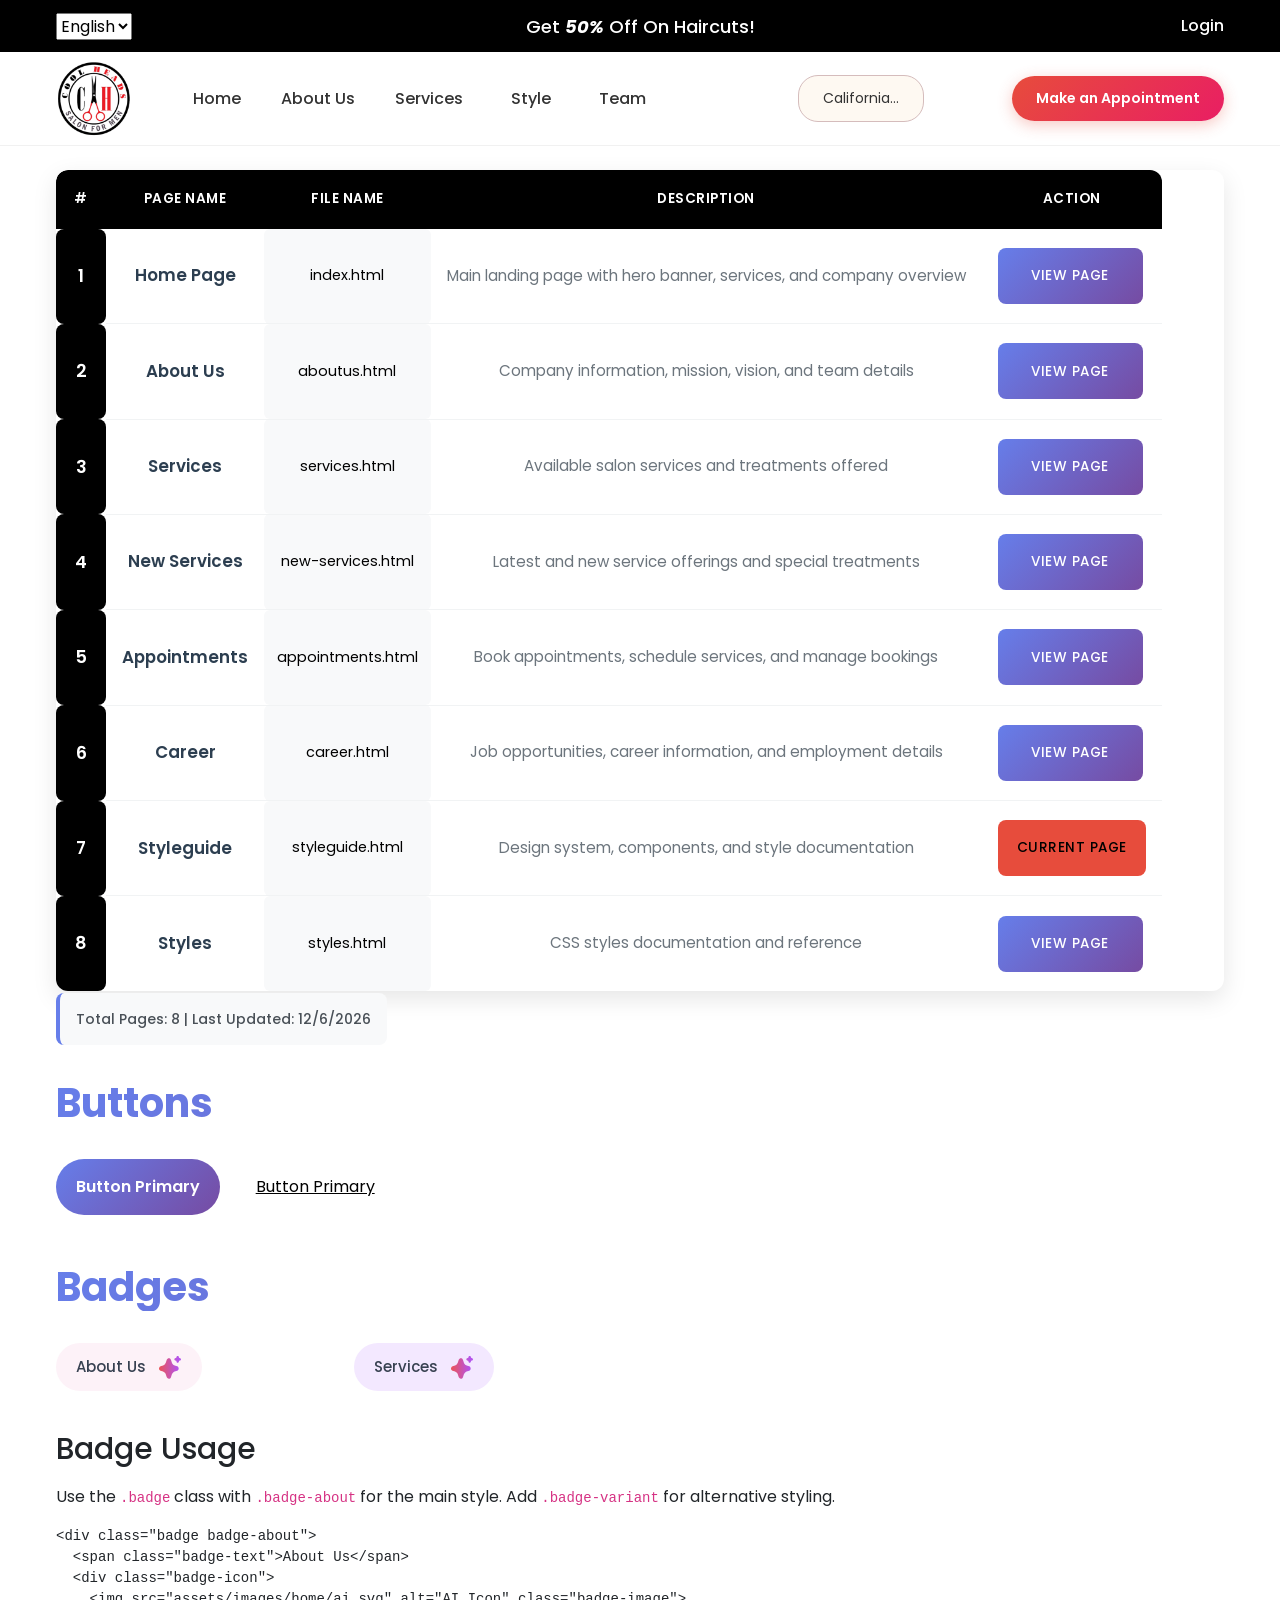
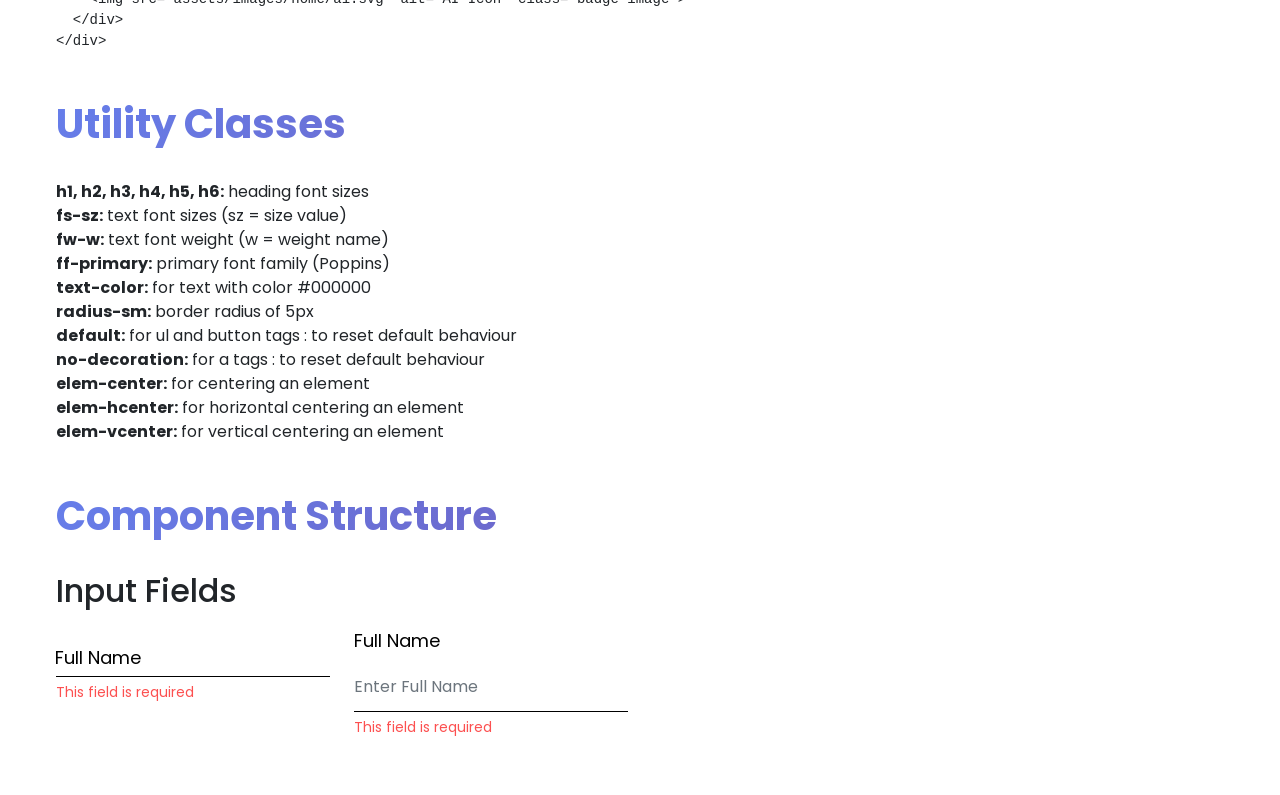
==== commit 4a47abe0: "changes" ====
--- a/styleguide.html
+++ b/styleguide.html
@@ -21,19 +21,437 @@
     <link rel="stylesheet" href="assets/css/components/header.css" />
     <link rel="stylesheet" href="assets/css/components/footer.css" />
 
-    <title>Moz Fashion | Home</title>
+    <title>Moz Fashion | Style guide</title>
+    
+    <style>
+      /* Enhanced Table Styling */
+      .styleguide .table-responsive {
+        border-radius: 12px;
+        box-shadow: 0 8px 25px rgba(0, 0, 0, 0.1);
+        overflow: hidden;
+        background: white;
+      }
+      
+      .styleguide .table {
+        margin-bottom: 0;
+        border: none;
+      }
+      
+      .styleguide .table thead th {
+        background: #000;
+        color: white;
+        font-weight: 600;
+        text-transform: uppercase;
+        font-size: 0.85rem;
+        letter-spacing: 0.5px;
+        border: none;
+        padding: 1.2rem 1rem;
+        position: relative;
+        text-align: center;
+      }
+      
+      .styleguide .table thead th:first-child {
+        border-top-left-radius: 12px;
+      }
+      
+      .styleguide .table thead th:last-child {
+        border-top-right-radius: 12px;
+      }
+      
+      .styleguide .table tbody tr {
+        transition: all 0.3s ease;
+        border: none;
+      }
+      
+      .styleguide .table tbody tr:hover {
+        background: #000;
+        transform: translateY(-2px);
+        box-shadow: 0 4px 15px rgba(0, 0, 0, 0.08);
+      }
+      
+      .styleguide .table tbody td {
+        padding: 1.2rem 1rem;
+        border: none;
+        vertical-align: middle;
+        border-bottom: 1px solid #f1f3f4;
+        text-align: center;
+      }
+      
+      .styleguide .table tbody th {
+        background: #000;
+        color: white;
+        font-weight: 600;
+        border: none;
+        padding: 1.2rem 1rem;
+        text-align: center;
+        border-radius: 8px;
+        font-size: 1.1rem;
+        min-width: 50px;
+      }
+      
+      .styleguide .table tbody tr:last-child td {
+        border-bottom: none;
+      }
+      
+      .styleguide .btn-sm {
+        padding: 0.5rem 1.2rem;
+        font-size: 0.85rem;
+        font-weight: 500;
+        border-radius: 8px;
+        transition: all 0.3s ease;
+        text-transform: uppercase;
+        letter-spacing: 0.5px;
+        box-shadow: 0 2px 8px rgba(0, 0, 0, 0.1);
+      }
+      
+      .styleguide .btn-primary {
+        background: linear-gradient(135deg, #667eea 0%, #764ba2 100%);
+        border: none;
+      }
+      
+      .styleguide .btn-primary:hover {
+        background: linear-gradient(135deg, #5a6fd8 0%, #6a4190 100%);
+        transform: translateY(-2px);
+        box-shadow: 0 4px 15px rgba(102, 126, 234, 0.4);
+      }
+      
+      .styleguide .btn-secondary {
+        /* background: linear-gradient(135deg, #6c757d 0%, #495057 100%); */
+        border: none;
+      }
+      
+      .styleguide .btn-secondary:hover {
+        /* background: linear-gradient(135deg, #5a6268 0%, #3d4449 100%); */
+        transform: translateY(-2px);
+        box-shadow: 0 4px 15px rgba(108, 117, 125, 0.4);
+      }
+      
+      /* Page name styling */
+      .styleguide .table tbody td:nth-child(2) {
+        font-weight: 600;
+        color: #2c3e50;
+        font-size: 1.05rem;
+      }
+      
+      /* File name styling */
+      .styleguide .table tbody td:nth-child(3) {
+        background: #f8f9fa;
+        color: #000000;
+        font-size: 0.9rem;
+        border-radius: 6px;
+        padding: 0.5rem 0.8rem;
+        /* display: inline-block; */
+        margin: 0.2rem auto;
+        text-align: center;
+      }
+      
+      /* Description styling */
+      .styleguide .table tbody td:nth-child(4) {
+        color: #6c757d;
+        line-height: 1.5;
+        font-size: 0.95rem;
+      }
+      
+      /* TOC header styling */
+      .styleguide h1 {
+        background: linear-gradient(135deg, #667eea 0%, #764ba2 100%);
+        -webkit-background-clip: text;
+        -webkit-text-fill-color: transparent;
+        background-clip: text;
+        font-weight: 700;
+        font-size: 2.5rem;
+        margin-bottom: 2rem !important;
+      }
+      
+      /* Footer info styling */
+      .styleguide .text-muted {
+        background: #f8f9fa;
+        padding: 1rem;
+        border-radius: 8px;
+        border-left: 4px solid #667eea;
+        font-weight: 500;
+        color: #495057 !important;
+      }
+      
+      /* Animation for table rows */
+      @keyframes fadeInUp {
+        from {
+          opacity: 0;
+          transform: translateY(20px);
+        }
+        to {
+          opacity: 1;
+          transform: translateY(0);
+        }
+      }
+      
+      .styleguide .table tbody tr {
+        animation: fadeInUp 0.6s ease forwards;
+      }
+      
+      .styleguide .table tbody tr:nth-child(1) { animation-delay: 0.1s; }
+      .styleguide .table tbody tr:nth-child(2) { animation-delay: 0.2s; }
+      .styleguide .table tbody tr:nth-child(3) { animation-delay: 0.3s; }
+      .styleguide .table tbody tr:nth-child(4) { animation-delay: 0.4s; }
+      .styleguide .table tbody tr:nth-child(5) { animation-delay: 0.5s; }
+      .styleguide .table tbody tr:nth-child(6) { animation-delay: 0.6s; }
+      .styleguide .table tbody tr:nth-child(7) { animation-delay: 0.7s; }
+      .styleguide .table tbody tr:nth-child(8) { animation-delay: 0.8s; }
+    </style>
   </head>
 
   <body>
     <!-- HEADER BEGIN -->
-    <header class="main-header"></header>
-    <!-- HEADER END -->
-
+  <header class="main-header" id="main-head">
+    <div class="main-header__top">
+      <div class="container d-flex justify-content-between align-items-center">
+
+        <div class="main-header__topRight d-flex align-items-center">
+          <select id="language-select" class="language-select">
+            <option value="english" data-image="assets/icons/english-flag.png">
+              English
+            </option>
+            <option value="hindi" data-image="assets/icons/english-flag.png">
+              Hindi
+            </option>
+
+          </select>
+        </div>
+
+        <div class="main-header__topLeft text-color fs-18 fw-medium d-md-block d-none">
+          Get <b><i class="fs-18">50%</i></b> Off On Haircuts!
+        </div>
+
+
+        <div class="text-color fs-16">
+          <!-- Login -->
+          <a href="#" class="login-link d-flex align-items-center gap-3 lh-1 text-white fs-16 pe-lg-0">
+            <i class="fas fa-user"></i>
+            <span class="fs-16 d-none d-sm-inline">Login</span>
+          </a>
+        </div>
+
+
+      </div>
+    </div>
+
+    <div class="main-header__middle">
+      <div class="container d-flex justify-content-between align-items-center">
+
+        <div class="logo-section d-flex align-items-center gap-5">
+          <div class="d-flex align-items-center gap-3">
+            <div class="hamburger d-lg-none" aria-label="Toggle mobile menu">
+              <span></span>
+              <span></span>
+              <span></span>
+            </div>
+            <a href="index.html">
+              <figure class="main-header__logo mb-0">
+                <img src="assets/images/logo_new.svg" alt="cool-salon-logo" />
+              </figure>
+            </a>
+           
+          </div>
+
+          <!-- Main Navigation Menu -->
+          <nav class="main-header__nav nav-section d-lg-block d-none" aria-label="Main navigation">
+            <ul class="nav-menu d-flex align-items-center gap-3 mb-0">
+              <li><a href="#" class="nav-link">Home</a></li>
+              <li><a href="aboutus.html" class="nav-link">About Us</a></li>
+              <li class="dropdown">
+                <a href="services.html" class="nav-link d-flex align-items-center gap-1">
+                  Services
+                  <i class="fas fa-chevron-down"></i>
+                </a>
+              </li>
+              <li class="dropdown">
+                <a href="/styles.html" class="nav-link d-flex align-items-center gap-1">
+                  Style
+                  <i class="fas fa-chevron-down"></i>
+                </a>
+              </li>
+              <li class="dropdown">
+                <a href="#" class="nav-link d-flex align-items-center gap-1">
+                  Team
+                  <i class="fas fa-chevron-down"></i>
+                </a>
+              </li>
+              <!-- <li><a href="#" class="nav-link">Contact Us</a></li> -->
+            </ul>
+          </nav>
+        </div>
+
+
+        <!-- Right Side Actions -->
+        <div class="main-header__actions actions-section d-flex align-items-center gap-4">
+          <!-- Location Selector -->
+          <div class="location-selector">
+            <button class="location-btn d-flex align-items-center gap-2" aria-label="Select location">
+              <i class="fas fa-map-marker-alt"></i>
+              <span class="d-sm-inline">California...</span>
+              <i class="fas fa-chevron-down"></i>
+            </button>
+          </div>
+
+          <!-- Search Icon -->
+          <a href="#" class="search-icon" aria-label="Search" id="searchToggle">
+            <i class="fas fa-search"></i>
+          </a>
+
+          <!-- Search Bar Overlay -->
+          <div class="search-overlay" id="searchOverlay">
+            <div class="search-container">
+              <div class="search-header">
+                <h3>Search Products & Services</h3>
+                <button class="search-close" id="searchClose" aria-label="Close search">
+                  <i class="fas fa-times"></i>
+                </button>
+              </div>
+              <div class="search-input-wrapper">
+                <div class="search-input-container">
+                  <i class="fas fa-search search-input-icon"></i>
+                  <input 
+                    type="text" 
+                    class="search-input" 
+                    id="searchInput" 
+                    placeholder="Search for haircuts, styling, products..."
+                    autocomplete="off"
+                  >
+                  <button class="search-submit" type="button" aria-label="Search">
+                    <i class="fas fa-arrow-right"></i>
+                  </button>
+                </div>
+              </div>
+              <div class="search-suggestions">
+                <div class="suggestion-category">
+                  <h4>Popular Searches</h4>
+                  <div class="suggestion-tags">
+                    <span class="suggestion-tag">Haircut</span>
+                    <span class="suggestion-tag">Beard Trim</span>
+                    <span class="suggestion-tag">Hair Styling</span>
+                    <span class="suggestion-tag">Facial</span>
+                  </div>
+                </div>
+                <div class="suggestion-category">
+                  <h4>Services</h4>
+                  <div class="suggestion-tags">
+                    <span class="suggestion-tag">Hair Coloring</span>
+                    <span class="suggestion-tag">Hair Treatment</span>
+                    <span class="suggestion-tag">Shampoo & Cut</span>
+                    <span class="suggestion-tag">Kids Haircut</span>
+                  </div>
+                </div>
+              </div>
+            </div>
+          </div>
+
+
+
+          <!-- Make Appointment Button -->
+          <a href="#" class="appointment-btn d-lg-block d-none">
+            <span class="d-none d-sm-inline">Make an Appointment</span>
+            <i class="fas fa-arrow-up-right"></i>
+          </a>
+        </div>
+      </div>
+
+      <!-- Mobile Navigation -->
+      <nav class="main-header__bottom d-lg-none mobile-menu" aria-label="Mobile navigation">
+        <div class="container">
+          <ul class="mobile-nav">
+            <li><a href="#" class="no-decoration">Home</a></li>
+            <li><a href="#" class="no-decoration">About Us</a></li>
+            <li><a href="#" class="no-decoration">Services</a></li>
+            <li><a href="#" class="no-decoration">Style</a></li>
+            <li><a href="#" class="no-decoration">Team</a></li>
+            <li><a href="#" class="no-decoration">Contact Us</a></li>
+          </ul>
+        </div>
+      </nav>
+    </div>
+  </header>
+  <!-- HEADER END -->
     <!-- STYLEGUIDE PAGE BEGIN -->
-    <main class="styleguide">
+    <main class="styleguide pt-4">
       <div class="container">
         
-
+        <!-- TABLE OF CONTENTS -->
+        <div class="mb-5">
+          <div class="table-responsive">
+            <table class="table table-striped table-hover table-bordered">
+              <thead class="table-dark">
+                <tr>
+                  <th scope="col">#</th>
+                  <th scope="col">Page Name</th>
+                  <th scope="col">File Name</th>
+                  <th scope="col">Description</th>
+                  <th scope="col">Action</th>
+                </tr>
+              </thead>
+              <tbody>
+                <tr>
+                  <th scope="row">1</th>
+                  <td>Home Page</td>
+                  <td>index.html</td>
+                  <td>Main landing page with hero banner, services, and company overview</td>
+                  <td><a href="index.html" class="btn btn-primary btn-sm">View Page</a></td>
+                </tr>
+                <tr>
+                  <th scope="row">2</th>
+                  <td>About Us</td>
+                  <td>aboutus.html</td>
+                  <td>Company information, mission, vision, and team details</td>
+                  <td><a href="aboutus.html" class="btn btn-primary btn-sm">View Page</a></td>
+                </tr>
+                <tr>
+                  <th scope="row">3</th>
+                  <td>Services</td>
+                  <td>services.html</td>
+                  <td>Available salon services and treatments offered</td>
+                  <td><a href="services.html" class="btn btn-primary btn-sm">View Page</a></td>
+                </tr>
+                <tr>
+                  <th scope="row">4</th>
+                  <td>New Services</td>
+                  <td>new-services.html</td>
+                  <td>Latest and new service offerings and special treatments</td>
+                  <td><a href="new-services.html" class="btn btn-primary btn-sm">View Page</a></td>
+                </tr>
+                <tr>
+                  <th scope="row">5</th>
+                  <td>Appointments</td>
+                  <td>appointments.html</td>
+                  <td>Book appointments, schedule services, and manage bookings</td>
+                  <td><a href="appointments.html" class="btn btn-primary btn-sm">View Page</a></td>
+                </tr>
+                <tr>
+                  <th scope="row">6</th>
+                  <td>Career</td>
+                  <td>career.html</td>
+                  <td>Job opportunities, career information, and employment details</td>
+                  <td><a href="career.html" class="btn btn-primary btn-sm">View Page</a></td>
+                </tr>
+                <tr>
+                  <th scope="row">7</th>
+                  <td>Styleguide</td>
+                  <td>styleguide.html</td>
+                  <td>Design system, components, and style documentation</td>
+                  <td><a href="styleguide.html" class="btn btn-secondary btn-sm">Current Page</a></td>
+                </tr>
+                <tr>
+                  <th scope="row">8</th>
+                  <td>Styles</td>
+                  <td>styles.html</td>
+                  <td>CSS styles documentation and reference</td>
+                  <td><a href="styles.html" class="btn btn-primary btn-sm">View Page</a></td>
+                </tr>
+              </tbody>
+            </table>
+          </div>
+          <div class="mt-3">
+            <small class="text-muted">Total Pages: 8 | Last Updated: <span id="currentDate"></span></small>
+          </div>
+        </div>
         
         <div class="mb-5">
           <h1 class="mb-4">Buttons</h1>
@@ -143,5 +561,14 @@
     <script src="assets/js/vendors/bootstrap-bundle.min.js"></script>
     <script src="assets/js/vendors/swiper-bundle.min.js"></script>
     <script src="assets/js/main.min.js"></script>
+    <script>
+      // Display current date in the TOC
+      document.addEventListener('DOMContentLoaded', function() {
+        const currentDateElement = document.getElementById('currentDate');
+        if (currentDateElement) {
+          currentDateElement.textContent = new Date().toLocaleDateString();
+        }
+      });
+    </script>
   </body>
 </html>
--- a/assets/css/components/header.css
+++ b/assets/css/components/header.css
@@ -15,6 +15,12 @@
   .main-header.scroll-up {
     -webkit-transform: translateY(0);
             transform: translateY(0);
+  }
+}
+@media screen and (max-width: 991.98px) {
+  .main-header {
+    position: fixed;
+    width: 100%;
   }
 }
 @media screen and (max-width: 991.98px) {
@@ -817,10 +823,10 @@
 }
 
 .location-selector .location-btn {
-  background-color: #f5f5dc;
-  border: none;
+  background-color: #FEF9F2;
+  border: 0.6px solid #D5BCBC;
   border-radius: 20px;
-  padding: 0.5rem 1rem;
+  padding: 0.75rem 1rem;
   font-size: 0.875rem;
   color: #333;
   cursor: pointer;
